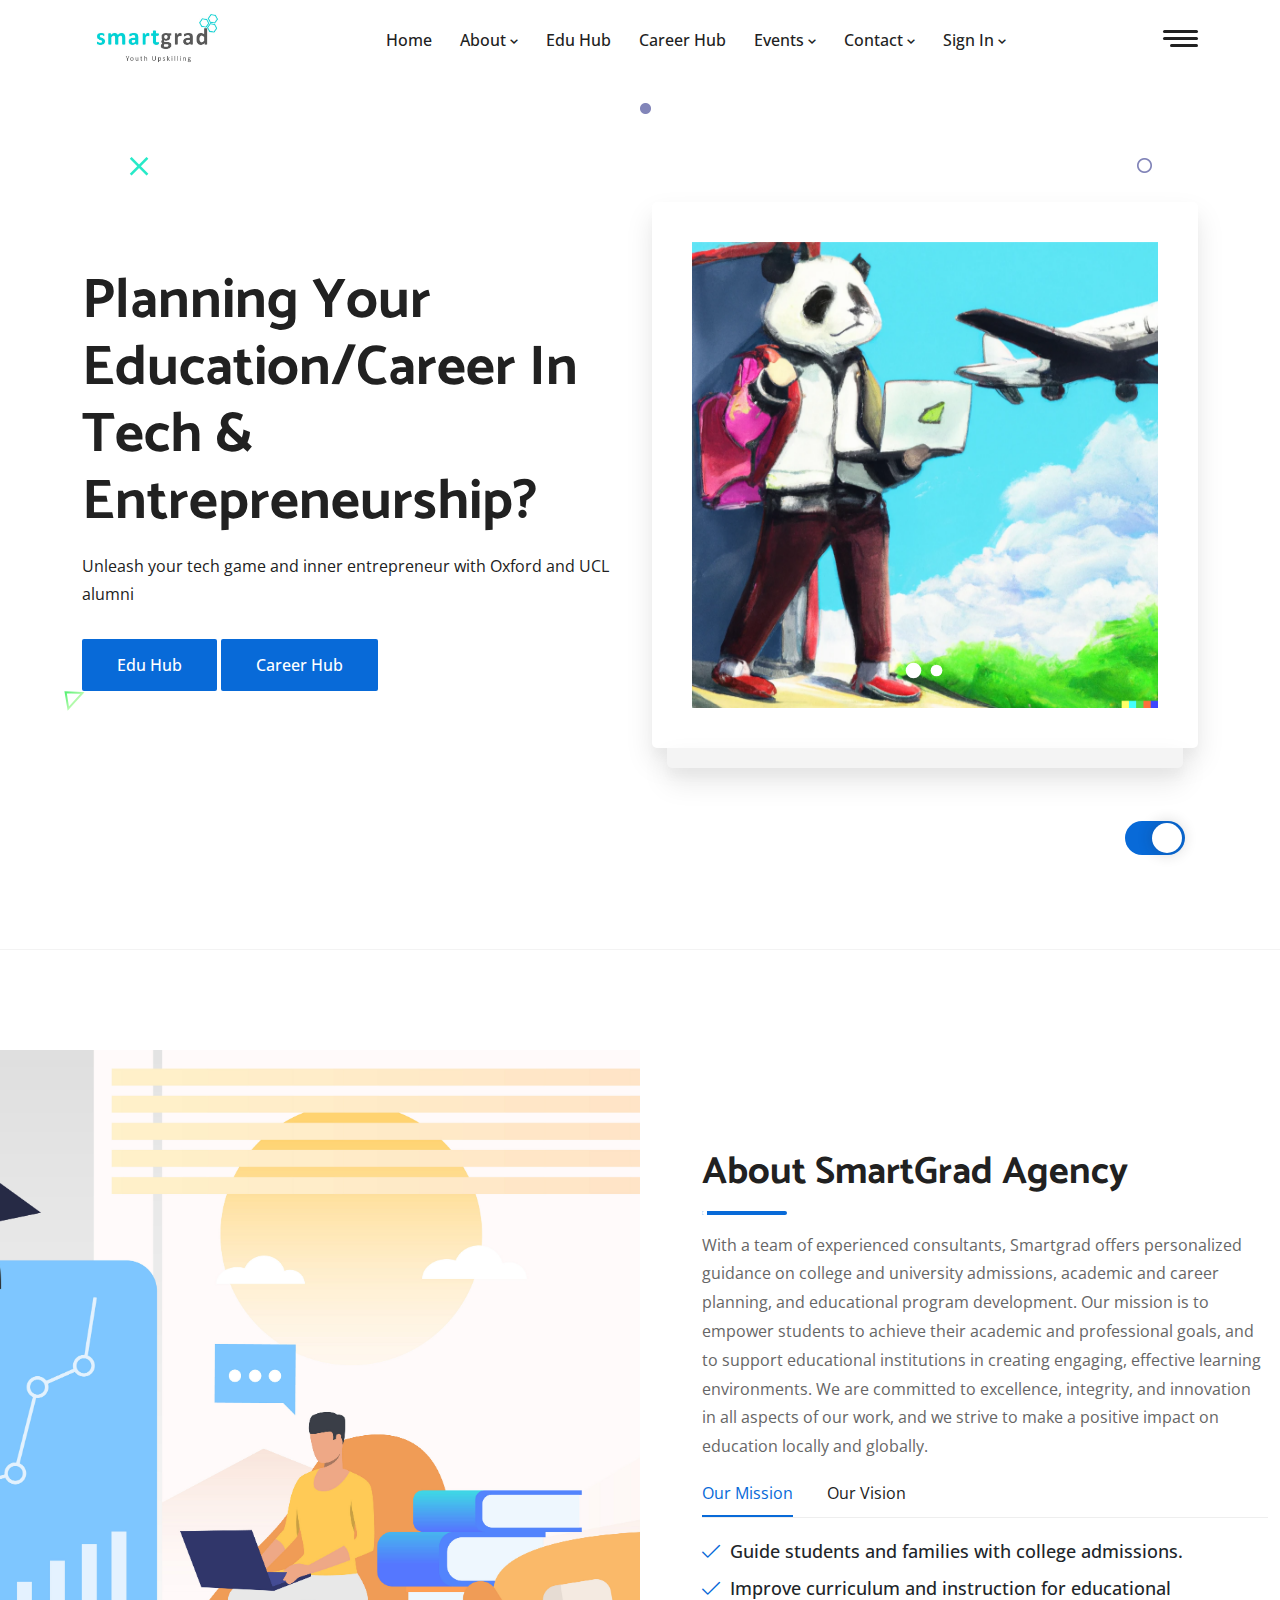
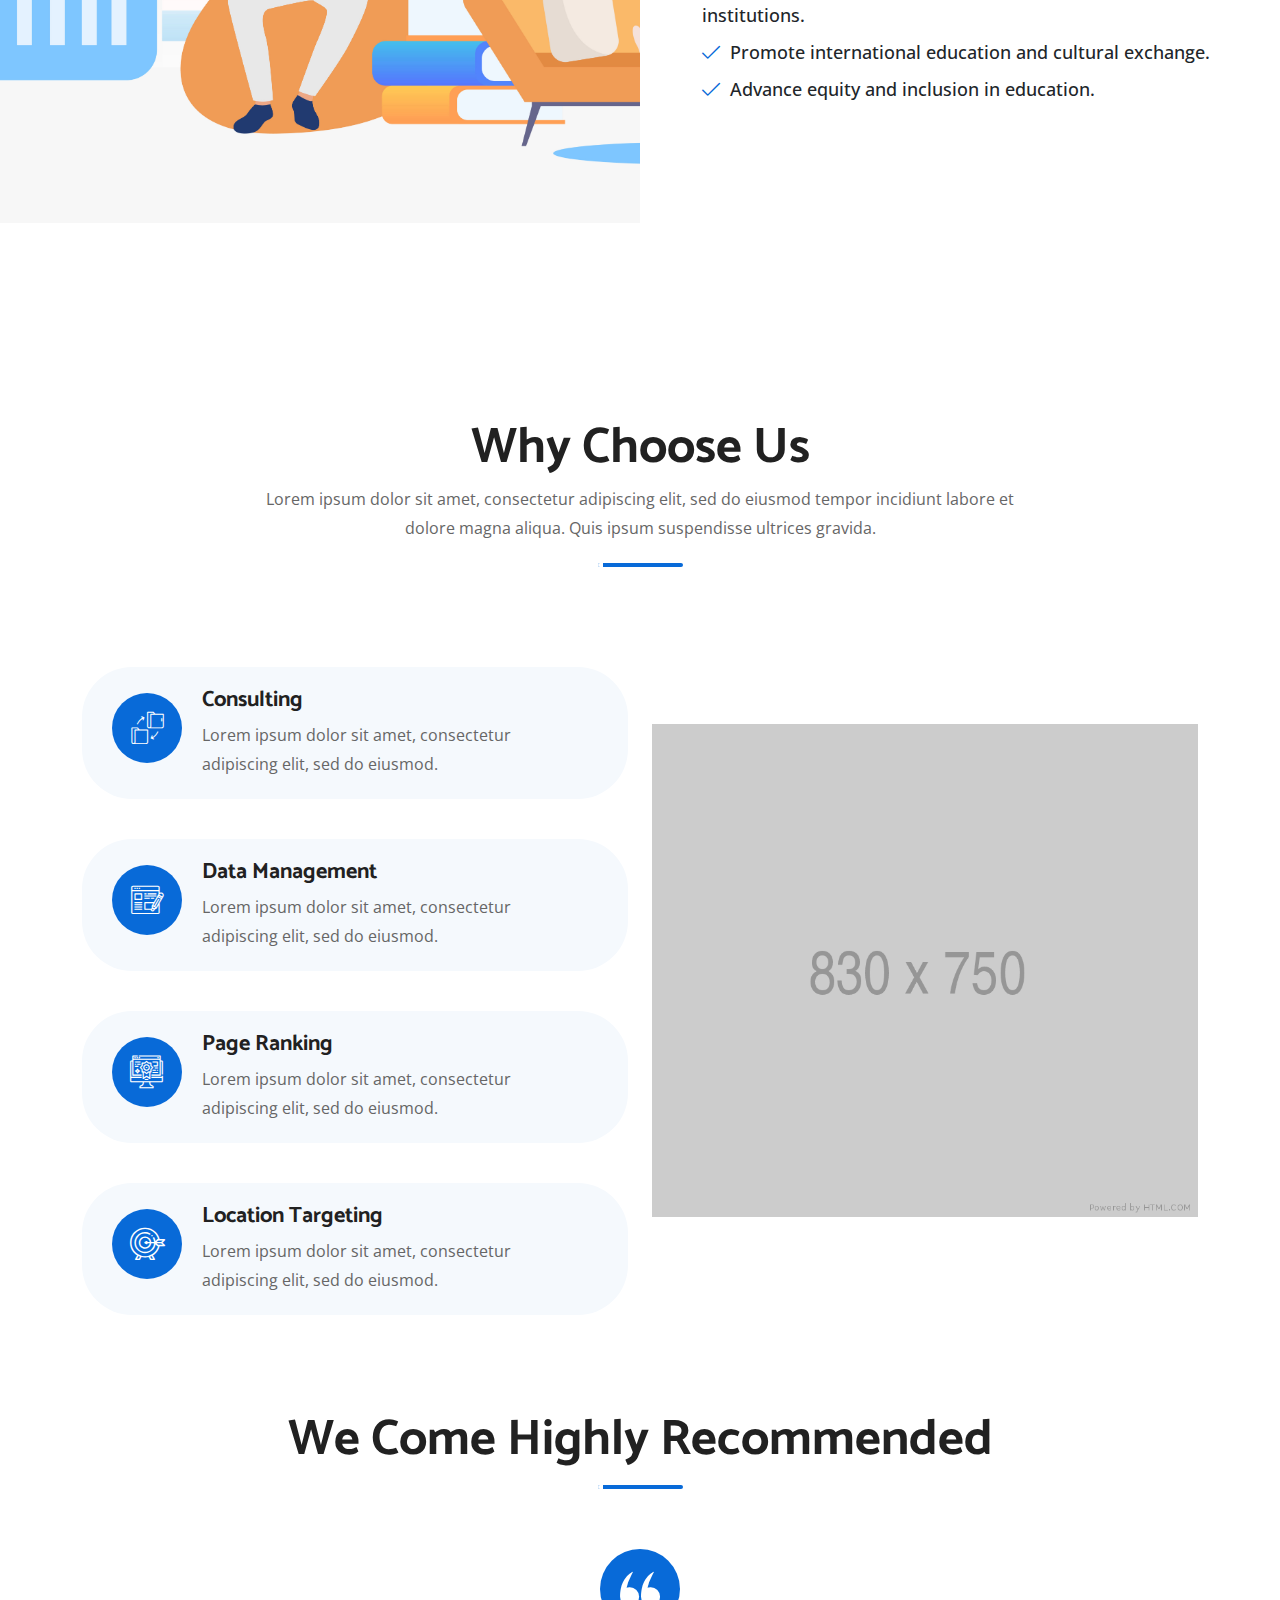
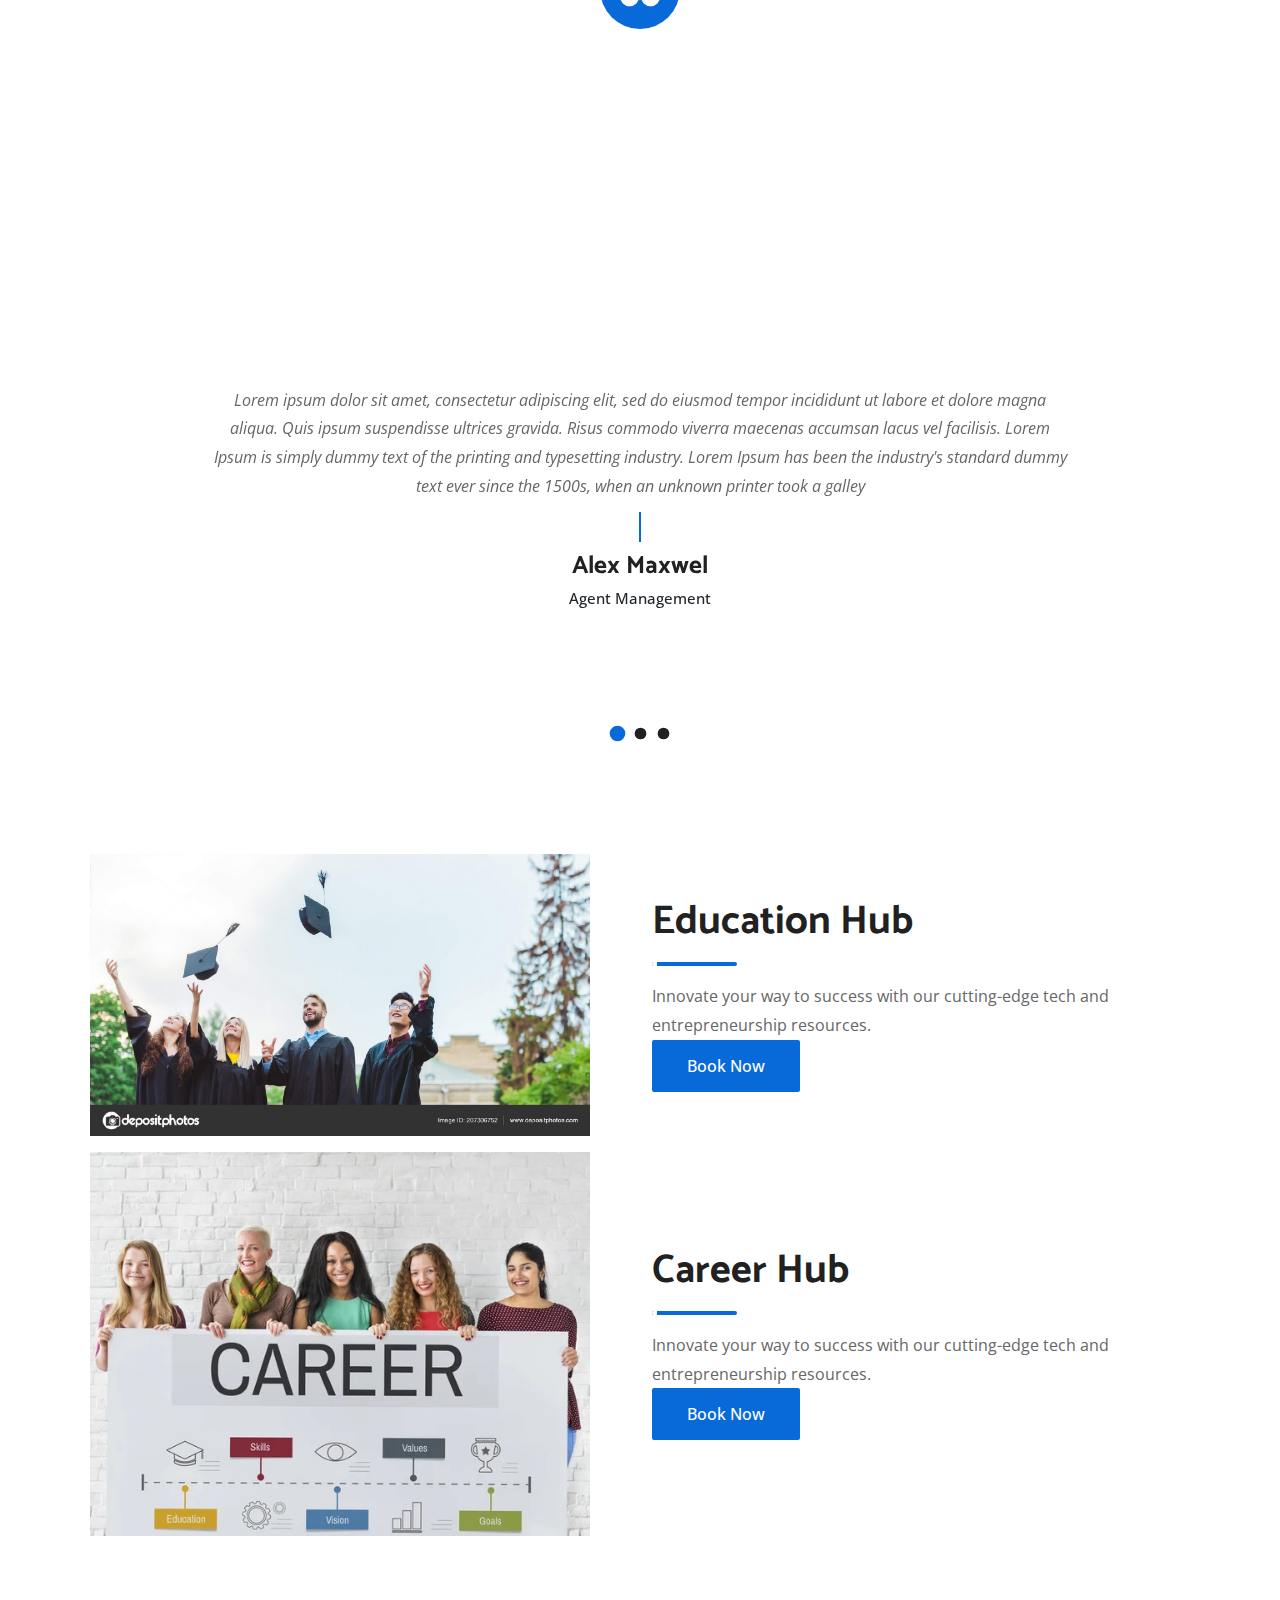
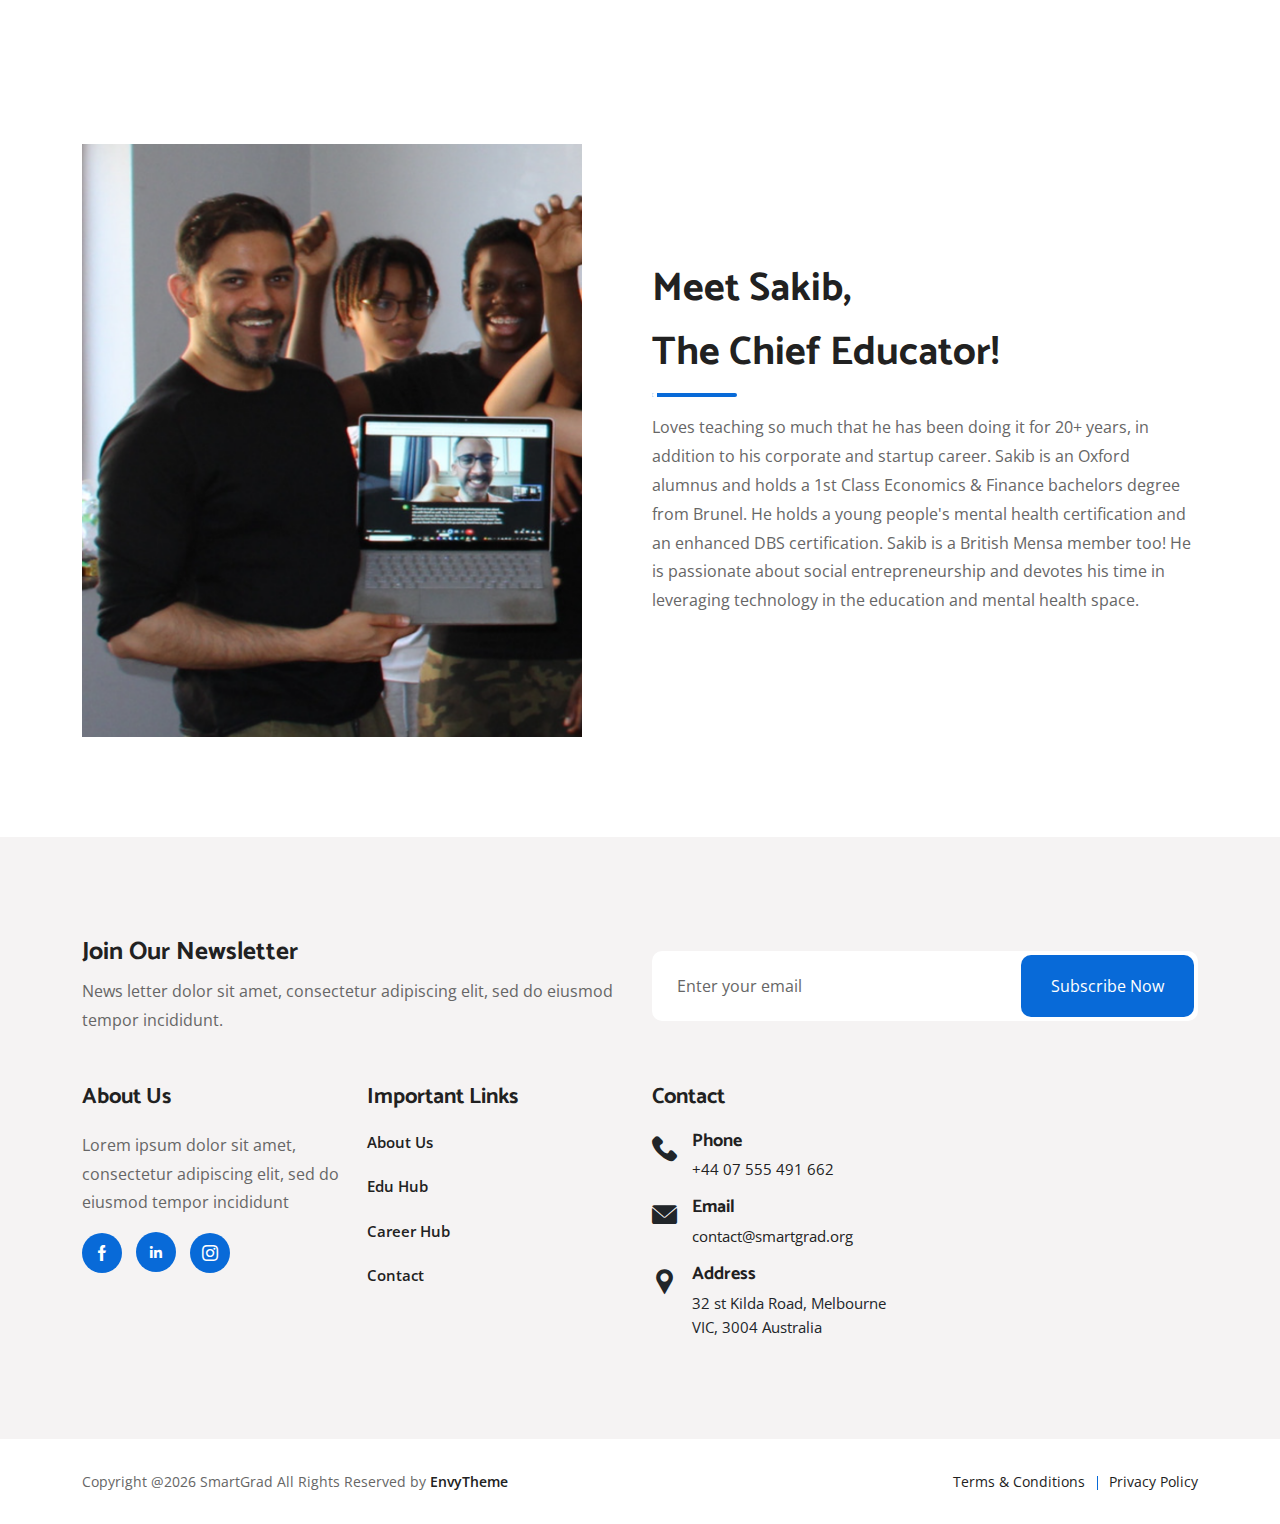
==== index.html @ 984fb875 "new updates" ====
<!doctype html>
<html lang="zxx" class="theme-light">
<head>
  <!-- Required meta tags -->
  <meta charset="utf-8">
  <meta name="viewport" content="width=device-width, initial-scale=1, shrink-to-fit=no">
  <!-- Bootstrap CSS -->
  <link rel="stylesheet" href="assets/css/bootstrap.min.css">
  <!-- Owl Default CSS -->
  <link rel="stylesheet" href="assets/css/owl.default.min.css">
  <!-- Owl Carousel CSS -->
  <link rel="stylesheet" href="assets/css/owl.carousel.min.css">
  <!-- Owl Magnific CSS -->
  <link rel="stylesheet" href="assets/css/magnific-popup.min.css">
  <!-- Animate CSS -->
  <link rel="stylesheet" href="assets/css/animate.min.css">
  <!-- Boxicons CSS -->
  <link rel="stylesheet" href="assets/css/boxicons.min.css">
  <!-- Flaticon CSS -->
  <link rel="stylesheet" href="assets/css/flaticon.css">
  <!-- Meanmenu CSS -->
  <link rel="stylesheet" href="assets/css/meanmenu.css">
  <!-- Odometer CSS-->
  <link rel="stylesheet" href="assets/css/odometer.min.css">
  <!-- Style CSS -->
  <link rel="stylesheet" href="assets/css/style.css">
  <!-- RTL CSS -->
  <link rel="stylesheet" href="assets/css/dark.css">
  <!-- Responsive CSS -->
  <link rel="stylesheet" href="assets/css/responsive.css">

  <title>Fria - IT Startups & Digital Services HTML Template</title>

  <link rel="icon" type="image/png" href="assets/img/favicon.png">
</head>

<body>

<!-- Start Preloader Area -->
<div class="preloader">
  <div class="preloader">
    <span></span>
    <span></span>
  </div>
</div>
<!-- End Preloader Area -->

<!-- Start Navbar Area -->
<div class="navbar-area navbar-two">
  <div class="fria-responsive-nav">
    <div class="container">
      <div class="fria-responsive-menu">
        <div class="logo">
          <a href="index.html">
            <img src="assets/img/logo.jpg" class="black-logo" alt="image">
            <img src="assets/img/logo-2.png" class="white-logo" alt="image">
          </a>
        </div>
      </div>
    </div>
  </div>

  <div class="fria-nav">
    <div class="container">
      <nav class="navbar navbar-expand-md navbar-light">
        <a class="navbar-brand" href="/">
          <img src="assets/img/logo.jpg" class="black-logo" alt="logo" width="150" height="auto">
          <img src="assets/img/logo-2.png" class="white-logo" alt="image">
        </a>

        <div class="collapse navbar-collapse mean-menu" id="navbarSupportedContent">
          <ul class="navbar-nav">
            <li class="nav-item">
              <a href="index.html" class="nav-link">
                Home
              </a>
            </li>

            <li class="nav-item">
              <a href="about.html" class="nav-link">
                About
                <i class='bx bx-chevron-down'></i>
              </a>
              <ul class="dropdown-menu">
                <li class="nav-item">
                  <a href="about.html#team" class="nav-link">
                    Team
                  </a>
                </li>
                <li class="nav-item">
                  <a href="about.html#why-us" class="nav-link">
                    Why Us
                  </a>
                </li>
                <li class="nav-item">
                  <a href="about.html#testimonials" class="nav-link">
                    Testimonials
                  </a>
                </li>
                <li class="nav-item">
                  <a href="about.html#partners" class="nav-link">
                    Our Partners
                  </a>
                </li>
              </ul>
            </li>

            <li class="nav-item">
              <a href="edu-hub.html" class="nav-link">
                Edu Hub
              </a>
            </li>

            <li class="nav-item">
              <a href="career-hub.html" class="nav-link">
                Career Hub
              </a>
            </li>
            <li class="nav-item">
              <a href="event.html" class="nav-link">
                Events
                <i class='bx bx-chevron-down'></i>
              </a>
              <ul class="dropdown-menu">
                <li class="nav-item">
                  <a href="event.html#upcoming-events" class="nav-link">
                    Upcoming Events
                  </a>
                </li>
                <li class="nav-item">
                  <a href="event.html#news" class="nav-link">
                    News
                  </a>
                </li>
              </ul>
            </li>
            <li class="nav-item">
              <a href="contact.html" class="nav-link">
                Contact
                <i class='bx bx-chevron-down'></i>
              </a>
              <ul class="dropdown-menu">
                <li class="nav-item">
                  <a href="faq.html" class="nav-link">
                    FAQ
                  </a>
                </li>
              </ul>
            </li>
            <li class="nav-item">
              <a href="sign-in.html" class="nav-link">
                Sign in
                <i class='bx bx-chevron-down'></i>
              </a>
              <ul class="dropdown-menu">
                <li class="nav-item">
                  <a href="sign-in.html?for=education" class="nav-link">
                    Sign in for Education
                  </a>
                </li>

                <li class="nav-item">
                  <a href="sign-in.html?for=career" class="nav-link">
                    Sign in for Career
                  </a>
                </li>
              </ul>
            </li>
          </ul>

          <div class="others-options">
            <div class="burger-menu">
              <span></span>
              <span></span>
              <span></span>
            </div>
          </div>
        </div>
      </nav>
    </div>
  </div>
</div>
<!-- End Navbar Area -->

<!-- Sidebar Modal -->
<div class="sidebar-modal">
  <div class="sidebar-modal-inner">
    <div class="sidebar-about-area">
      <div class="title">
        <h2>About Us</h2>
        <p>We believe brand interaction is key in communication. Real innovations and a positive customer experience are the heart of successful communication. No fake products and services. The customer is king, their lives and needs are the inspiration.</p>
      </div>
    </div>

    <div class="sidebar-contact-feed">
      <h2>Contact</h2>
      <div class="contact-form">
        <form id="contactForm">
          <div class="row">
            <div class="col-lg-12 col-md-12">
              <div class="form-group">
                <input type="text" name="name" id="name" class="form-control" required data-error="Please enter your name" placeholder="Your Name">
                <div class="help-block with-errors"></div>
              </div>
            </div>

            <div class="col-lg-12 col-md-12">
              <div class="form-group">
                <input type="email" name="email" id="email" class="form-control" required data-error="Please enter your email" placeholder="Your Email">
                <div class="help-block with-errors"></div>
              </div>
            </div>

            <div class="col-lg-12 col-md-12">
              <div class="form-group">
                <input type="text" name="phone_number" id="phone_number" required data-error="Please enter your number" class="form-control" placeholder="Your Phone">
                <div class="help-block with-errors"></div>
              </div>
            </div>

            <div class="col-lg-12 col-md-12">
              <div class="form-group">
                <input type="text" name="msg_subject" id="msg_subject" class="form-control" required data-error="Please enter your subject" placeholder="Your Subject">
                <div class="help-block with-errors"></div>
              </div>
            </div>

            <div class="col-lg-12 col-md-12">
              <div class="form-group">
                <textarea name="message" class="form-control" id="message" cols="30" rows="6" required data-error="Write your message" placeholder="Your Message"></textarea>
                <div class="help-block with-errors"></div>
              </div>
            </div>

            <div class="col-lg-12 col-md-12">
              <div class="send-btn">
                <button type="submit" class="send-btn-one">
                  Send Message
                </button>

                <div id="msgSubmit" class="h3 text-center hidden"></div>
                <div class="clearfix"></div>
              </div>
            </div>
          </div>
        </form>
      </div>
    </div>

    <div class="sidebar-contact-area">
      <div class="contact-info">
        <div class="contact-info-content">
          <h2>
            <a href="tel:+0881306298615">
              +088 130 629 8615
            </a>
            <span>OR</span>
            <a href="mailto:fria@gmail.com">
              fria@gmail.com
            </a>
          </h2>

          <ul class="social">
            <li>
              <a href="#" target="_blank">
                <i class="flaticon-facebook"></i>
              </a>
            </li>
            <li>
              <a href="#" target="_blank">
                <i class="flaticon-twitter"></i>
              </a>
            </li>
            <li>
              <a href="#" target="_blank">
                <i class="flaticon-instagram"></i>
              </a>
            </li>
            <li>
              <a href="#" target="_blank">
                <i class="flaticon-pinterest"></i>
              </a>
            </li>
          </ul>
        </div>
      </div>
    </div>

    <span class="close-btn sidebar-modal-close-btn">
                    <i class="flaticon-cancel"></i>
                </span>
  </div>
</div>
<!-- End Sidebar Modal -->

<!-- Start Banner Area -->
<div class="main-banner-area-eight">
  <div class="d-table">
    <div class="d-table-cell">
      <div class="container">
        <div class="row align-items-center">
          <div class="col-lg-6">
            <div class="main-banner-content">
              <h1 style="font-size: 56px">Planning your education/career in tech & entrepreneurship?</h1>
              <p>Unleash your tech game and inner entrepreneur with Oxford and UCL alumni</p>
              <div class="banner-btn">
                <a href="edu-hub.html" class="default-btn">Edu Hub</a>
                <a href="career-hub.html" class="default-btn">Career Hub</a>
              </div>
            </div>
          </div>

          <div class="col-lg-6">
            <div class="banner-form">
              <div class="home-8-sliders owl-carousel  owl-theme">
                <img src="assets/DALL·E 2023-04-29 21.06.26.png" alt="" />
                <img src="assets/DALL·E 2023-04-30 00.04.08.png" alt="" />
              </div>
            </div>
          </div>
        </div>
      </div>
    </div>
  </div>

  <div class="default-shape">
    <div class="shape-1">
      <img src="assets/img/shape/4.png" alt="image">
    </div>

    <div class="shape-2 rotateme">
      <img src="assets/img/shape/5.svg" alt="image">
    </div>

    <div class="shape-3">
      <img src="assets/img/shape/6.svg" alt="image">
    </div>

    <div class="shape-4">
      <img src="assets/img/shape/7.png" alt="image">
    </div>

    <div class="shape-5">
      <img src="assets/img/shape/8.png" alt="image">
    </div>
  </div>
</div>
<!-- End Banner Area -->

<!-- Start About Area -->
<section class="about-section ptb-100">
  <div class="container-fluid">
    <div class="row">
      <div class="col-lg-6 p-0">
        <div class="about-image">
          <img src="assets/img/20669.jpg" alt="image">
        </div>
      </div>

      <div class="col-lg-6">
        <div class="about-tab">
          <h2>About SmartGrad Agency</h2>
          <div class="bar"></div>
          <p>With a team of experienced consultants, Smartgrad offers personalized guidance on college and university admissions, academic and career planning, and educational program development. Our mission is to empower students to achieve their academic and professional goals, and to support educational institutions in creating engaging, effective learning environments. We are committed to excellence, integrity, and innovation in all aspects of our work, and we strive to make a positive impact on education locally and globally.</p>

          <div class="tab about-list-tab">
            <ul class="tabs">
              <li>
                <a href="#">
                  Our Mission
                </a>
              </li>
              <li>
                <a href="#">
                  Our Vision
                </a>
              </li>
            </ul>

            <div class="tab_content">
              <div class="tabs_item">
                <ul class="list">
                  <li>
                    <i class="flaticon-tick"></i>
                    Guide students and families with college admissions.
                  </li>

                  <li>
                    <i class="flaticon-tick"></i>
                    Improve curriculum and instruction for educational institutions.
                  </li>

                  <li>
                    <i class="flaticon-tick"></i>
                    Promote international education and cultural exchange.
                  </li>

                  <li>
                    <i class="flaticon-tick"></i>
                    Advance equity and inclusion in education.
                  </li>
                </ul>
              </div>

              <div class="tabs_item">
                <ul class="list">
                  <li>
                    <i class="flaticon-tick"></i>
                    To be the top choice for students and families seeking education guidance.
                  </li>

                  <li>
                    <i class="flaticon-tick"></i>
                    To revolutionize education by providing innovative solutions to educational institutions.
                  </li>

                  <li>
                    <i class="flaticon-tick"></i>
                    To create a global network of students and educators promoting cultural exchange and collaboration.
                  </li>

                  <li>
                    <i class="flaticon-tick"></i>
                    To promote equitable and inclusive education opportunities for all students.
                  </li>
                </ul>

                <p>Lorem ipsum dolor sit amet, consectetur adipiscing elit, sed do eiusmod tempor incididunt ut labore et dolore magna aliqua. Quis ipsum suspendisse ultrices gravida. Risus commodo viverra maecenas accumsan facilisis.</p>

                <a class="default-btn" href="#">
                  Discover More
                </a>
              </div>

              <div class="tabs_item">
                <div class="text">
                  <h3>How to generate your Creative Idea With IT Business</h3>
                </div>

                <ul class="list">
                  <li>
                    <i class="flaticon-tick"></i>
                    The Philosopy of Business Analytics
                  </li>

                  <li>
                    <i class="flaticon-tick"></i>
                    Fast Track Your Business
                  </li>

                  <li>
                    <i class="flaticon-tick"></i>
                    Lies & Damn Lies About Your Business
                  </li>

                  <li>
                    <i class="flaticon-tick"></i>
                    The Ultimate Deal on Business
                  </li>
                </ul>
              </div>
            </div>
          </div>
        </div>
      </div>
    </div>
  </div>
</section>
<!-- End About Area -->

<!-- Start Choose Area -->
<section class="choose-section ptb-100">
  <div class="container">
    <div class="section-title">
      <h2>Why Choose Us</h2>
      <p>Lorem ipsum dolor sit amet, consectetur adipiscing elit, sed do eiusmod tempor incidiunt  labore et dolore magna aliqua. Quis ipsum suspendisse ultrices gravida.</p>
      <div class="bar"></div>
    </div>

    <div class="row align-items-center">
      <div class="col-lg-6">
        <div class="choose-content">
          <div class="icon">
            <i class="flaticon-shared-folder"></i>
          </div>
          <h3>Consulting</h3>
          <p>Lorem ipsum dolor sit amet, consectetur adipiscing elit, sed do eiusmod.</p>
        </div>

        <div class="choose-content">
          <div class="icon">
            <i class="flaticon-blog"></i>
          </div>
          <h3>Data Management</h3>
          <p>Lorem ipsum dolor sit amet, consectetur adipiscing elit, sed do eiusmod.</p>
        </div>

        <div class="choose-content">
          <div class="icon">
            <i class="flaticon-quality"></i>
          </div>
          <h3>Page Ranking</h3>
          <p>Lorem ipsum dolor sit amet, consectetur adipiscing elit, sed do eiusmod.</p>
        </div>

        <div class="choose-content">
          <div class="icon">
            <i class="flaticon-target"></i>
          </div>
          <h3>Location Targeting</h3>
          <p>Lorem ipsum dolor sit amet, consectetur adipiscing elit, sed do eiusmod.</p>
        </div>
      </div>

      <div class="col-lg-6">
        <div class="choose-image">
          <img src="assets/img/choose.png" alt="image">
        </div>
      </div>
    </div>
  </div>
</section>
<!-- End Choose Area -->

<!-- Start Clients Area -->
<section class="clients-section">
  <div class="container">
    <div class="section-title">
      <h2>We come highly recommended</h2>
      <div class="bar"></div>
    </div>

    <div class="clients-slider owl-carousel owl-theme">
      <div class="clients-item">
        <div class="icon mb-3">
          <i class="flaticon-left-quotes-sign"></i>
        </div>
        <iframe width="560" height="315" src="https://www.youtube.com/embed/Uew5So_5PgM" title="YouTube video player" frameborder="0" allow="accelerometer; autoplay; clipboard-write; encrypted-media; gyroscope; picture-in-picture; web-share" allowfullscreen></iframe>
        <p>Lorem ipsum dolor sit amet, consectetur adipiscing elit, sed do eiusmod tempor incididunt ut labore et dolore magna aliqua. Quis ipsum suspendisse ultrices gravida. Risus commodo viverra maecenas accumsan lacus vel facilisis. Lorem Ipsum is simply dummy text of the printing and typesetting industry. Lorem Ipsum has been the industry's standard dummy text ever since the 1500s, when an unknown printer took a galley</p>

        <div class="clients-content">
          <h3>Alex Maxwel</h3>
          <span>Agent Management</span>
        </div>
      </div>

      <div class="clients-item">
        <div class="icon mb-3">
          <i class="flaticon-left-quotes-sign"></i>
        </div>
        <iframe width="560" height="315" src="https://www.youtube.com/embed/Uew5So_5PgM" title="YouTube video player" frameborder="0" allow="accelerometer; autoplay; clipboard-write; encrypted-media; gyroscope; picture-in-picture; web-share" allowfullscreen></iframe>
        <p>Lorem ipsum dolor sit amet, consectetur adipiscing elit, sed do eiusmod tempor incididunt ut labore et dolore magna aliqua. Quis ipsum suspendisse ultrices gravida. Risus commodo viverra maecenas accumsan lacus vel facilisis. Lorem Ipsum is simply dummy text of the printing and typesetting industry. Lorem Ipsum has been the industry's standard dummy text ever since the 1500s, when an unknown printer took a galley</p>

        <div class="clients-content">
          <h3>Edmond Halley</h3>
          <span>Web Designer</span>
        </div>
      </div>

      <div class="clients-item">
        <div class="icon  mb-3">
          <i class="flaticon-left-quotes-sign"></i>
        </div>
        <div class="row">
          <div class="col-md-4 col-sm-12">
            <img src="assets/img/clients/client1.jpeg" width="400" height="600"/>
            <p>Coming just out of college I was not sure of what I wanted to concentrate my studies on. Having consulted Smartgrad, I immediately started feeling confident and slowly gained clarity as to what I should do to achieve my career goals in the future</p>
            <div class="clients-content">
              <h3>Nash</h3>
              <span>Student</span>
            </div>
          </div>
          <div class="col-md-4 col-sm-12">
            <img src="assets/img/clients/client2.jpeg" width="400" height="600"/>
            <p>Worked with Smartgrad ahead of my MBA applications and loved their service. Consultations were always professional and constructive and being able to speak to alumni from universities I was interested in made the application process seem more personal and familiar!</p>
            <div class="clients-content">
              <h3>Subhi</h3>
              <span>Student</span>
            </div>
          </div>
          <div class="col-md-4 col-sm-12">
            <img src="assets/img/clients/client3.jpeg" width="400" height="600"/>
            <p>The service felt sincere and personal, we connected virtually and over the course of 4 weeks and multiple revisions, my application to INSEAD got accepted! Very happy with the help I was provided, highly recommend it :)</p>
            <div class="clients-content">
              <h3>Liudmilla</h3>
              <span>Student</span>
            </div>
          </div>
        </div>
      </div>
    </div>
  </div>
</section>
<!-- End Clients Area -->

<!--        start showcase area-->
<section class="development-area ptb-100">
  <div class="container">
    <div class="row align-items-center p-2">
      <div class="col-lg-6">
        <div class="development-image">
          <img src="assets/eduu_hub_pic-transformed.jpeg" alt="image" class="img-fluid" width="500" height="500">
        </div>
      </div>

      <div class="col-lg-6">
        <div class="development-text">
          <h3>Education Hub</h3>
          <div class="bar"></div>
          <p>Innovate your way to success with our cutting-edge tech and entrepreneurship resources.</p>
        </div>

        <a href="edu-hub.html" class="default-btn">Book Now</a>
      </div>
    </div>
    <div class="row align-items-center p-2">
      <div class="col-lg-6">
        <div class="development-image">
          <img src="assets/career hub picturee.jpg" alt="image" class="img-fluid" width="500" height="500">
        </div>
      </div>

      <div class="col-lg-6">
        <div class="development-text">
          <h3>Career Hub</h3>
          <div class="bar"></div>
          <p>Innovate your way to success with our cutting-edge tech and entrepreneurship resources.</p>
        </div>
        <a href="career-hub.html" class="default-btn">Book Now</a>
      </div>
    </div>
  </div>
</section>
<!--        end showcase area-->

<!--        start showcase area-->
<section class="development-area ptb-100">
  <div class="container">
    <div class="row align-items-center">
      <div class="col-lg-6">
        <div class="development-image">
          <img src="assets/Screenshot 2023-04-19 174519.png" alt="image" class="img-fluid" width="500" height="500">
        </div>
      </div>

      <div class="col-lg-6">
        <div class="development-text">
          <h3>Meet Sakib,</h3>
          <h3>the Chief Educator!</h3>
          <div class="bar"></div>
          <p>Loves teaching so much that he has been doing it for 20+ years, in addition to his corporate and startup career.
            Sakib is an Oxford alumnus and holds a 1st Class Economics & Finance bachelors degree from Brunel.
            He holds a young people's mental health certification and an enhanced DBS certification. Sakib is a British Mensa member too!
            He is passionate about social entrepreneurship and devotes his time in leveraging technology in the education and mental health space.</p>
        </div>
      </div>
    </div>
  </div>
</section>
<!--        end showcase area-->

<!-- Start Footer Area -->
<section class="footer-section pt-100 pb-70">
  <div class="container">
    <div class="subscribe-area">
      <div class="row align-items-center">
        <div class="col-lg-6 col-md-6">
          <div class="subscribe-content">
            <h2>Join Our Newsletter</h2>
            <p>News letter dolor sit amet, consectetur adipiscing elit, sed do eiusmod tempor incididunt.</p>
          </div>
        </div>

        <div class="col-lg-6 col-md-6">
          <form class="newsletter-form">
            <input type="email" class="input-newsletter" placeholder="Enter your email" name="EMAIL" required autocomplete="off">
            <button type="submit">
              Subscribe Now
            </button>

            <div id="validator-newsletter" class="form-result"></div>
          </form>
        </div>
      </div>
    </div>

    <div class="row">
      <div class="col-lg-3 col-md-6 col-sm-6">
        <div class="single-footer-widget">
          <div class="footer-heading">
            <h3>About Us</h3>
          </div>
          <p>Lorem ipsum dolor sit amet, consectetur adipiscing elit, sed do eiusmod tempor incididunt</p>
          <ul class="footer-social">
            <li>
              <a href="https://www.facebook.com/smartgrad.uk" target="_blank">
                <i class="flaticon-facebook"></i>
              </a>
            </li>

            <li>
              <a href="https://www.linkedin.com/company/smartgrad-org/" target="_blank">
                <i class="bx bxl-linkedin"></i>
              </a>
            </li>
            <li>
              <a href="https://www.instagram.com/smartgrad_/" target="_blank">
                <i class="flaticon-instagram"></i>
              </a>
            </li>
          </ul>
        </div>
      </div>

      <div class="col-lg-3 col-md-6 col-sm-6">
        <div class="single-footer-widget">
          <div class="footer-heading">
            <h3>Important Links</h3>
          </div>

          <ul class="footer-quick-links">
            <li>
              <a href="about.html">About Us</a>
            </li>
            <li>
              <a href="edu-hub.html">Edu Hub</a>
            </li>
            <li>
              <a href="career-hub.html">Career Hub</a>
            </li>
            <li>
              <a href="contact.html">Contact</a>
            </li>
          </ul>
        </div>
      </div>

      <div class="col-lg-3 col-md-6 col-sm-6">
        <div class="single-footer-widget">
          <div class="footer-heading">
            <h3>Contact</h3>
          </div>

          <div class="footer-info-contact">
            <i class="flaticon-phone-call"></i>
            <h3>Phone</h3>
            <span><a href="tel:+44-07-555-491-662">+44 07 555 491 662</a></span>
          </div>

          <div class="footer-info-contact">
            <i class="flaticon-envelope"></i>
            <h3>Email</h3>
            <span><a href="mailto:contact@smartgrad.org">contact@smartgrad.org</a></span>
          </div>

          <div class="footer-info-contact">
            <i class="flaticon-pin"></i>
            <h3>Address</h3>
            <span>32 st Kilda Road, Melbourne VIC, 3004 Australia</span>
          </div>
        </div>
      </div>
    </div>
  </div>
</section>
<!-- End Footer Area -->

<!-- Start Copy Right Area -->
<div class="copyright-area">
  <div class="container">
    <div class="copyright-area-content">
      <div class="row align-items-center">
        <div class="col-lg-6 col-md-6">
          <p>
            Copyright @<script>document.write(new Date().getFullYear())</script> SmartGrad All Rights Reserved by
            <a href="https://envytheme.com/" target="_blank">
              EnvyTheme
            </a>
          </p>
        </div>

        <div class="col-lg-6 col-md-6">
          <ul>
            <li>
              <a href="terms-condition.html">Terms & Conditions</a>
            </li>
            <li>
              <a href="privacy-policy.html">Privacy Policy</a>
            </li>
          </ul>
        </div>
      </div>
    </div>
  </div>
</div>
<!-- End Copy Right Area -->

<!-- Start Go Top Section -->
<div class="go-top">
  <i class="bx bx-chevron-up"></i>
  <i class="bx bx-chevron-up"></i>
</div>
<!-- End Go Top Section -->

<!-- dark version -->
<div class="dark-version">
  <label id="switch" class="switch">
    <input type="checkbox" onchange="toggleTheme()" id="slider">
    <span class="slider round"></span>
  </label>
</div>
<!-- dark version -->

<!-- Jquery Slim JS -->
<script src="assets/js/jquery.min.js"></script>
<!-- Popper JS -->
<script src="assets/js/popper.min.js"></script>
<!-- Bootstrap JS -->
<script src="assets/js/bootstrap.min.js"></script>
<!-- Meanmenu JS -->
<script src="assets/js/jquery.meanmenu.js"></script>
<!-- Owl Carousel JS -->
<script src="assets/js/owl.carousel.js"></script>
<!-- Magnific JS -->
<script src="assets/js/jquery.magnific-popup.min.js"></script>
<!-- Appear JS -->
<script src="assets/js/jquery.appear.min.js"></script>
<!-- Odometer JS -->
<script src="assets/js/odometer.min.js"></script>
<!-- Form Ajaxchimp JS -->
<script src="assets/js/jquery.ajaxchimp.min.js"></script>
<!-- Form Validator JS -->
<script src="assets/js/form-validator.min.js"></script>
<!-- Contact JS -->
<script src="assets/js/contact-form-script.js"></script>
<!-- Wow JS -->
<script src="assets/js/wow.min.js"></script>
<!-- Custom JS -->
<script src="assets/js/main.js"></script>
<script>
  $(document).ready(function(){
    var path = window.location.pathname;
    console.log(path)
    $(".nav-item a[href*='"+path+"']").addClass("active");
  })
  $('.home-8-sliders').owlCarousel({
    loop:true,
    margin:0,
    nav:false,
    mouseDrag: true,
    items:1,
    autoHeight:true,
    dots: true,
    autoplay: true,
    smartSpeed: 500,
    autoplayHoverPause: true,
    navText: [
      "<i class='flaticon-left'></i>",
      "<i class='flaticon-right-1'></i>",
    ],
  });
</script>
</body>
</html>
---- assets/css/flaticon.css ----
/*
Flaticon icon font: Flaticon
*/
@font-face {
	font-family: "Flaticon";
	src: url("../../assets/fonts/Flaticon.eot");
	src: url("../../assets/fonts/Flaticon.eot?#iefix") format("embedded-opentype"),
	url("../../assets/fonts/Flaticon.woff2") format("woff2"),
	url("../../assets/fonts/Flaticon.woff") format("woff"),
	url("../../assets/fonts/Flaticon.ttf") format("truetype"),
	url("../../assets/fonts/Flaticon.svg#Flaticon") format("svg");
	font-weight: normal;
	font-style: normal;
}
@media screen and (-webkit-min-device-pixel-ratio:0) {
	@font-face {
		font-family: "Flaticon";
		src: url("../../assets/fonts/Flaticon.svg#Flaticon") format("svg");
	}
}
[class^="flaticon-"]:before, [class*=" flaticon-"]:before,
[class^="flaticon-"]:after, [class*=" flaticon-"]:after {   
	font-family: Flaticon;
	font-style: normal;
}


.flaticon-cancel:before { content: "\f100"; }
.flaticon-search:before { content: "\f101"; }
.flaticon-blueprint:before { content: "\f102"; }
.flaticon-update:before { content: "\f103"; }
.flaticon-security:before { content: "\f104"; }
.flaticon-clock:before { content: "\f105"; }
.flaticon-it:before { content: "\f106"; }
.flaticon-setting:before { content: "\f107"; }
.flaticon-promotion:before { content: "\f108"; }
.flaticon-cellphone:before { content: "\f109"; }
.flaticon-shopping-cart:before { content: "\f10a"; }
.flaticon-blog:before { content: "\f10b"; }
.flaticon-devices:before { content: "\f10c"; }
.flaticon-play:before { content: "\f10d"; }
.flaticon-shared-folder:before { content: "\f10e"; }
.flaticon-quality:before { content: "\f10f"; }
.flaticon-target:before { content: "\f110"; }
.flaticon-left-quotes-sign:before { content: "\f111"; }
.flaticon-right:before { content: "\f112"; }
.flaticon-left:before { content: "\f113"; }
.flaticon-facebook:before { content: "\f114"; }
.flaticon-twitter:before { content: "\f115"; }
.flaticon-pinterest:before { content: "\f116"; }
.flaticon-instagram:before { content: "\f117"; }
.flaticon-phone-call:before { content: "\f118"; }
.flaticon-envelope:before { content: "\f119"; }
.flaticon-pin:before { content: "\f11a"; }
.flaticon-optimize:before { content: "\f11b"; }
.flaticon-internet:before { content: "\f11c"; }
.flaticon-cloud-computing:before { content: "\f11d"; }
.flaticon-edit:before { content: "\f11e"; }
.flaticon-thinking:before { content: "\f11f"; }
.flaticon-software:before { content: "\f120"; }
.flaticon-analysis:before { content: "\f121"; }
.flaticon-trophy:before { content: "\f122"; }
.flaticon-technical-support:before { content: "\f123"; }
.flaticon-happy:before { content: "\f124"; }
.flaticon-check:before { content: "\f125"; }
.flaticon-checked:before { content: "\f126"; }
.flaticon-laptop:before { content: "\f127"; }
.flaticon-project-management:before { content: "\f128"; }
.flaticon-report:before { content: "\f129"; }
.flaticon-data:before { content: "\f12a"; }
.flaticon-tick:before { content: "\f12b"; }
---- assets/css/meanmenu.css ----
.mean-container .mean-bar{float:left;width:100%;position:absolute;background:0 0;padding:20px 0 0;z-index:999;border-bottom:1px solid rgba(0,0,0,.03);height:55px}.mean-container a.meanmenu-reveal{width:35px;height:30px;padding:12px 15px 0 0;position:absolute;right:0;cursor:pointer;color:#fff;text-decoration:none;font-size:16px;text-indent:-9999em;line-height:22px;font-size:1px;display:block;font-weight:700}.mean-container a.meanmenu-reveal span{display:block;background:#fff;height:4px;margin-top:3px;border-radius:3px}.mean-container .mean-nav{float:left;width:100%;background:#fff;margin-top:55px}.mean-container .mean-nav ul{padding:0;margin:0;width:100%;border:none;list-style-type:none}.mean-container .mean-nav ul li{position:relative;float:left;width:100%}.mean-container .mean-nav ul li a{display:block;float:left;width:90%;padding:1em 5%;margin:0;text-align:left;color:#677294;border-top:1px solid #dbeefd;text-decoration:none}.mean-container .mean-nav ul li a.active{color:#000}.mean-container .mean-nav ul li li a{width:80%;padding:1em 10%;color:#677294;border-top:1px solid #dbeefd;opacity:1;text-shadow:none!important;visibility:visible;text-transform:none;font-size:14px}.mean-container .mean-nav ul li.mean-last a{border-bottom:none;margin-bottom:0}.mean-container .mean-nav ul li li li a{width:70%;padding:1em 15%}.mean-container .mean-nav ul li li li li a{width:60%;padding:1em 20%}.mean-container .mean-nav ul li li li li li a{width:50%;padding:1em 25%}.mean-container .mean-nav ul li a:hover{background:#252525;background:rgba(255,255,255,.1)}.mean-container .mean-nav ul li a.mean-expand{margin-top:3px;width:100%;height:24px;padding:12px!important;text-align:right;position:absolute;right:0;top:0;z-index:2;font-weight:700;background:0 0;border:none!important}.mean-container .mean-push{float:left;width:100%;padding:0;margin:0;clear:both}.mean-nav .wrapper{width:100%;padding:0;margin:0}.mean-container .mean-bar,.mean-container .mean-bar *{-webkit-box-sizing:content-box;-moz-box-sizing:content-box;box-sizing:content-box}.mean-remove{display:none!important}.mobile-nav{display:none}.mobile-nav.mean-container .mean-nav ul li a.active{color:#ff2d55}.main-nav{background:#000;position:absolute;top:0;left:0;padding-top:15px;padding-bottom:15px;width:100%;z-index:999;height:auto}.mean-nav .dropdown-toggle::after{display:none}.navbar-light .navbar-brand,.navbar-light .navbar-brand:hover{color:#fff;font-weight:700;text-transform:uppercase;line-height:1}.main-nav nav ul{padding:0;margin:0;list-style-type:none}.main-nav nav .navbar-nav .nav-item{position:relative;padding:15px 0}.main-nav nav .navbar-nav .nav-item a{font-weight:500;font-size:16px;text-transform:uppercase;color:#fff;padding-left:0;padding-right:0;padding-top:0;padding-bottom:0;margin-left:15px;margin-right:15px}.main-nav nav .navbar-nav .nav-item a.active,.main-nav nav .navbar-nav .nav-item a:focus,.main-nav nav .navbar-nav .nav-item a:hover{color:#ff2d55}.main-nav nav .navbar-nav .nav-item:hover a{color:#ff2d55}.main-nav nav .navbar-nav .nav-item .dropdown-menu{-webkit-box-shadow:0 0 30px 0 rgba(0,0,0,.05);box-shadow:0 0 30px 0 rgba(0,0,0,.05);background:#0d1028;position:absolute;top:80px;left:0;width:250px;z-index:99;display:block;padding-top:20px;padding-left:5px;padding-right:5px;padding-bottom:20px;opacity:0;visibility:hidden;-webkit-transition:all .3s ease-in-out;transition:all .3s ease-in-out}.main-nav nav .navbar-nav .nav-item .dropdown-menu li{position:relative;padding:0}.main-nav nav .navbar-nav .nav-item .dropdown-menu li a{font-size:15px;font-weight:500;text-transform:capitalize;padding:9px 15px;margin:0;display:block;color:#fff}.main-nav nav .navbar-nav .nav-item .dropdown-menu li a.active,.main-nav nav .navbar-nav .nav-item .dropdown-menu li a:focus,.main-nav nav .navbar-nav .nav-item .dropdown-menu li a:hover{color:#ff2d55}.main-nav nav .navbar-nav .nav-item .dropdown-menu li .dropdown-menu{position:absolute;left:-100%;top:0;opacity:0!important;visibility:hidden!important}.main-nav nav .navbar-nav .nav-item .dropdown-menu li:hover .dropdown-menu{opacity:1!important;visibility:visible!important;top:-20px!important}.main-nav nav .navbar-nav .nav-item .dropdown-menu li .dropdown-menu li .dropdown-menu{position:absolute;left:-100%;top:0;opacity:0!important;visibility:hidden!important}.main-nav nav .navbar-nav .nav-item .dropdown-menu li:hover .dropdown-menu li:hover .dropdown-menu{opacity:1!important;visibility:visible!important;top:-20px!important}.main-nav nav .navbar-nav .nav-item .dropdown-menu li .dropdown-menu li a{color:#fff;text-transform:capitalize}.main-nav nav .navbar-nav .nav-item .dropdown-menu li .dropdown-menu li a.active,.main-nav nav .navbar-nav .nav-item .dropdown-menu li .dropdown-menu li a:focus,.main-nav nav .navbar-nav .nav-item .dropdown-menu li .dropdown-menu li a:hover{color:#fff}.main-nav nav .navbar-nav .nav-item:hover ul{opacity:1;visibility:visible;top:100%}.main-nav nav .navbar-nav .nav-item:last-child .dropdown-menu{left:auto;right:0}@media only screen and (max-width:991px){.mobile-nav{display:block;position:relative}.mobile-nav .logo{text-decoration:none;position:absolute;top:11px;z-index:999;left:15px;color:#fff;font-weight:700;text-transform:uppercase;font-size:20px}.mean-container .mean-bar{background-color:#fff;padding:0}.mean-container a.meanmenu-reveal{padding:15px 15px 0 0}.mobile-nav nav .navbar-nav{height:300px;overflow-y:scroll}.mobile-nav nav .navbar-nav .nav-item a i{display:none}.main-nav{display:none!important}}
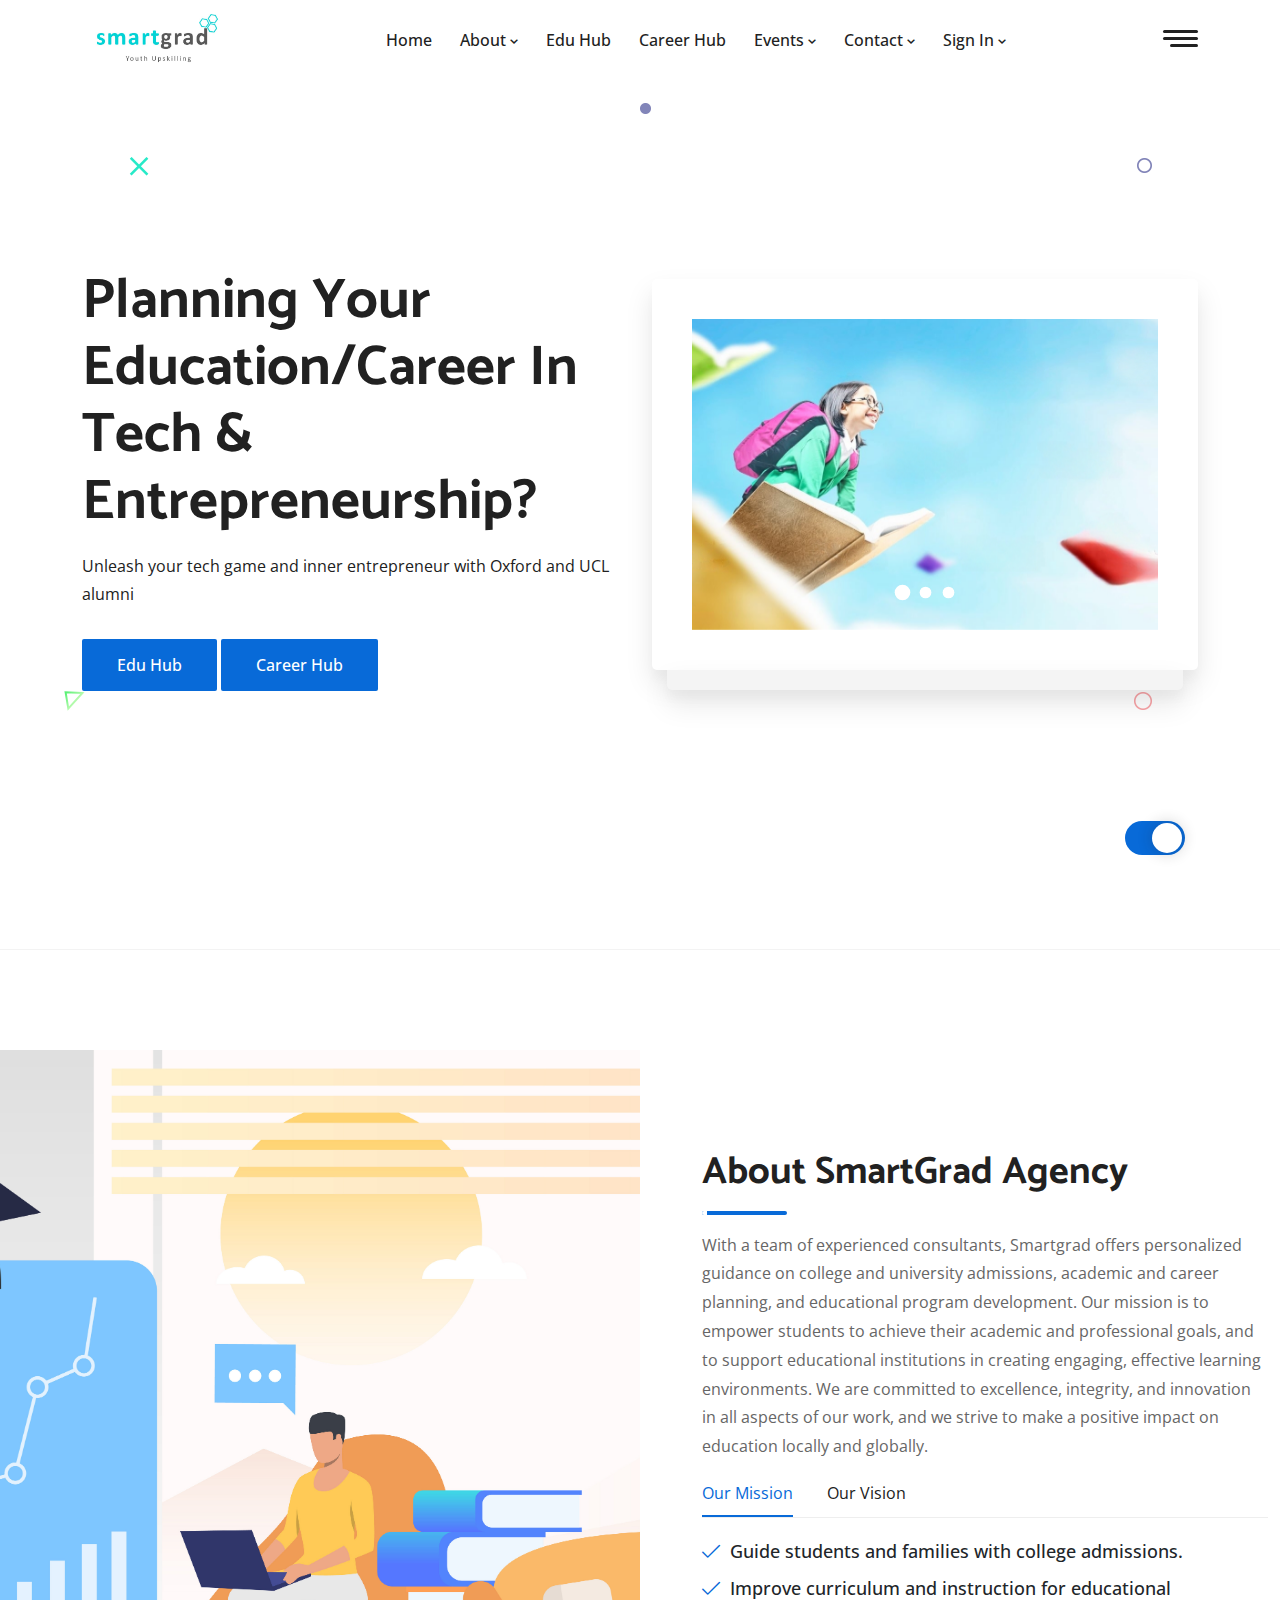
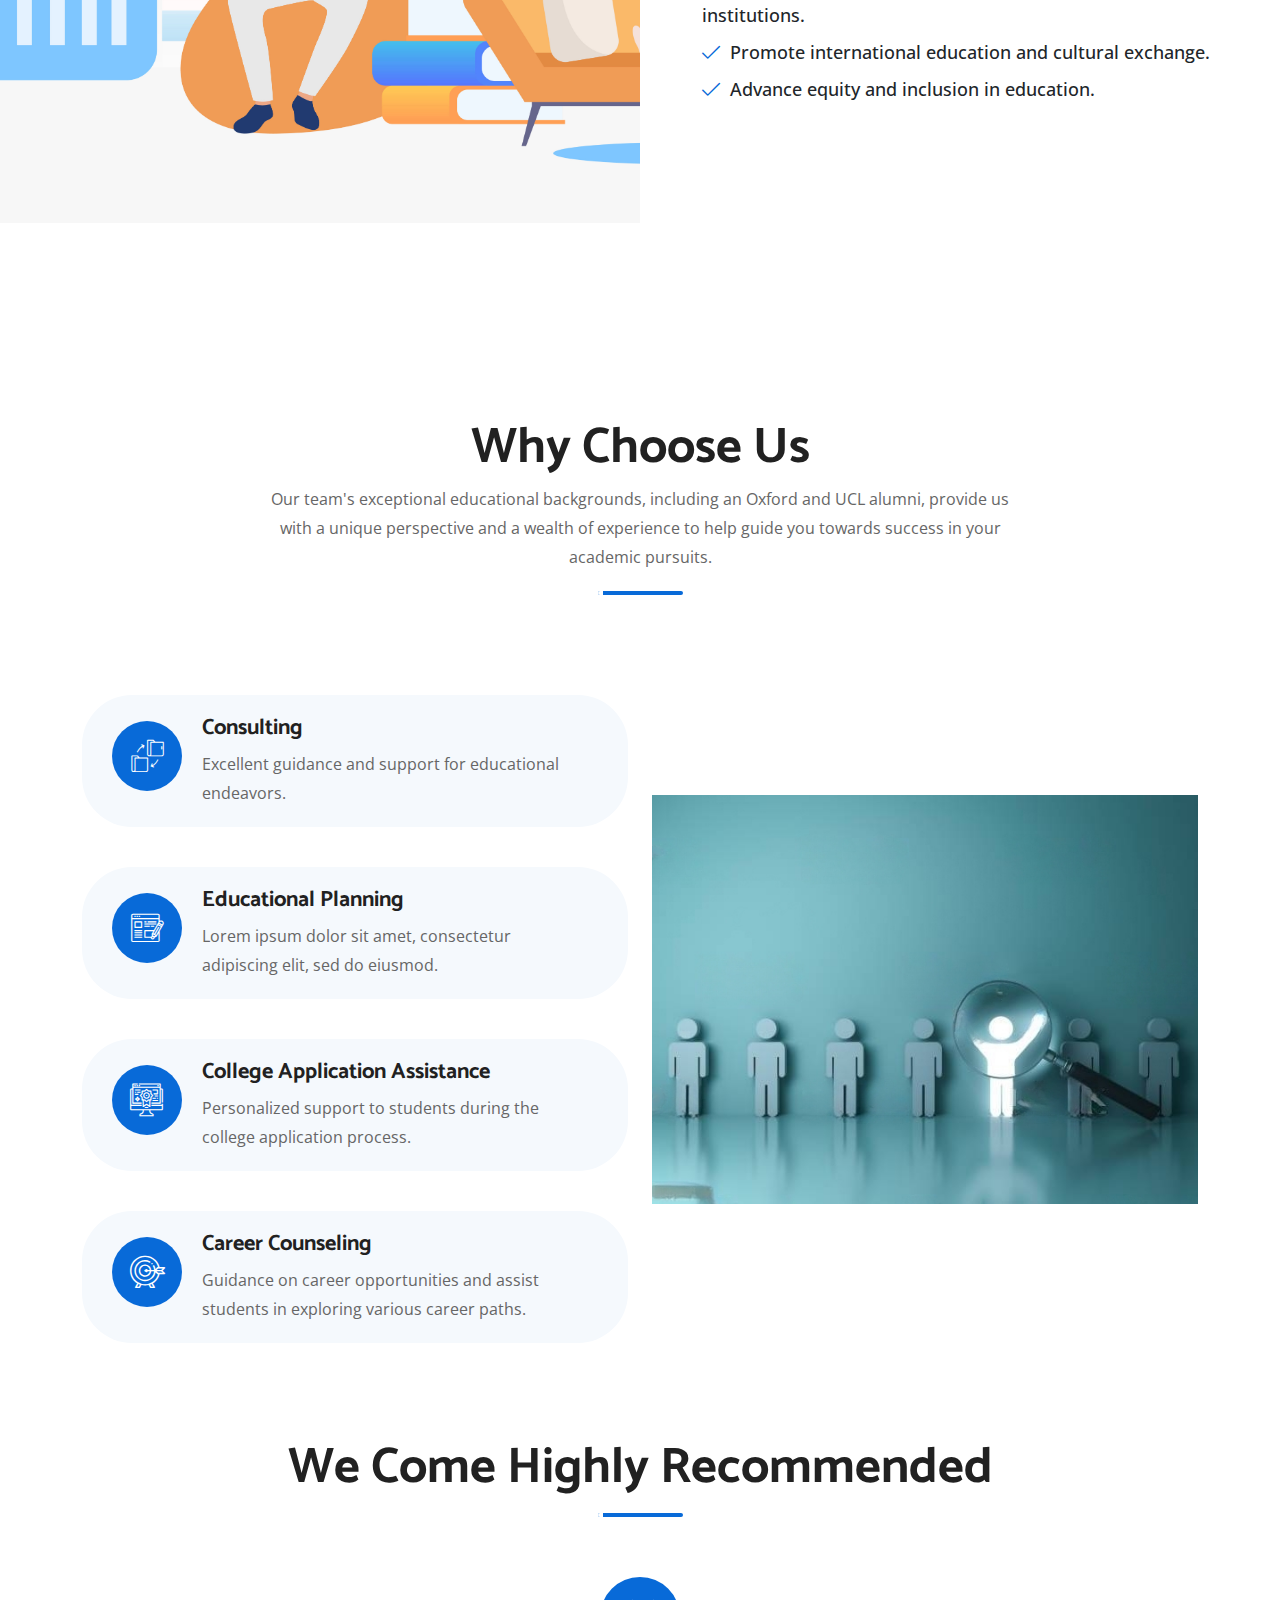
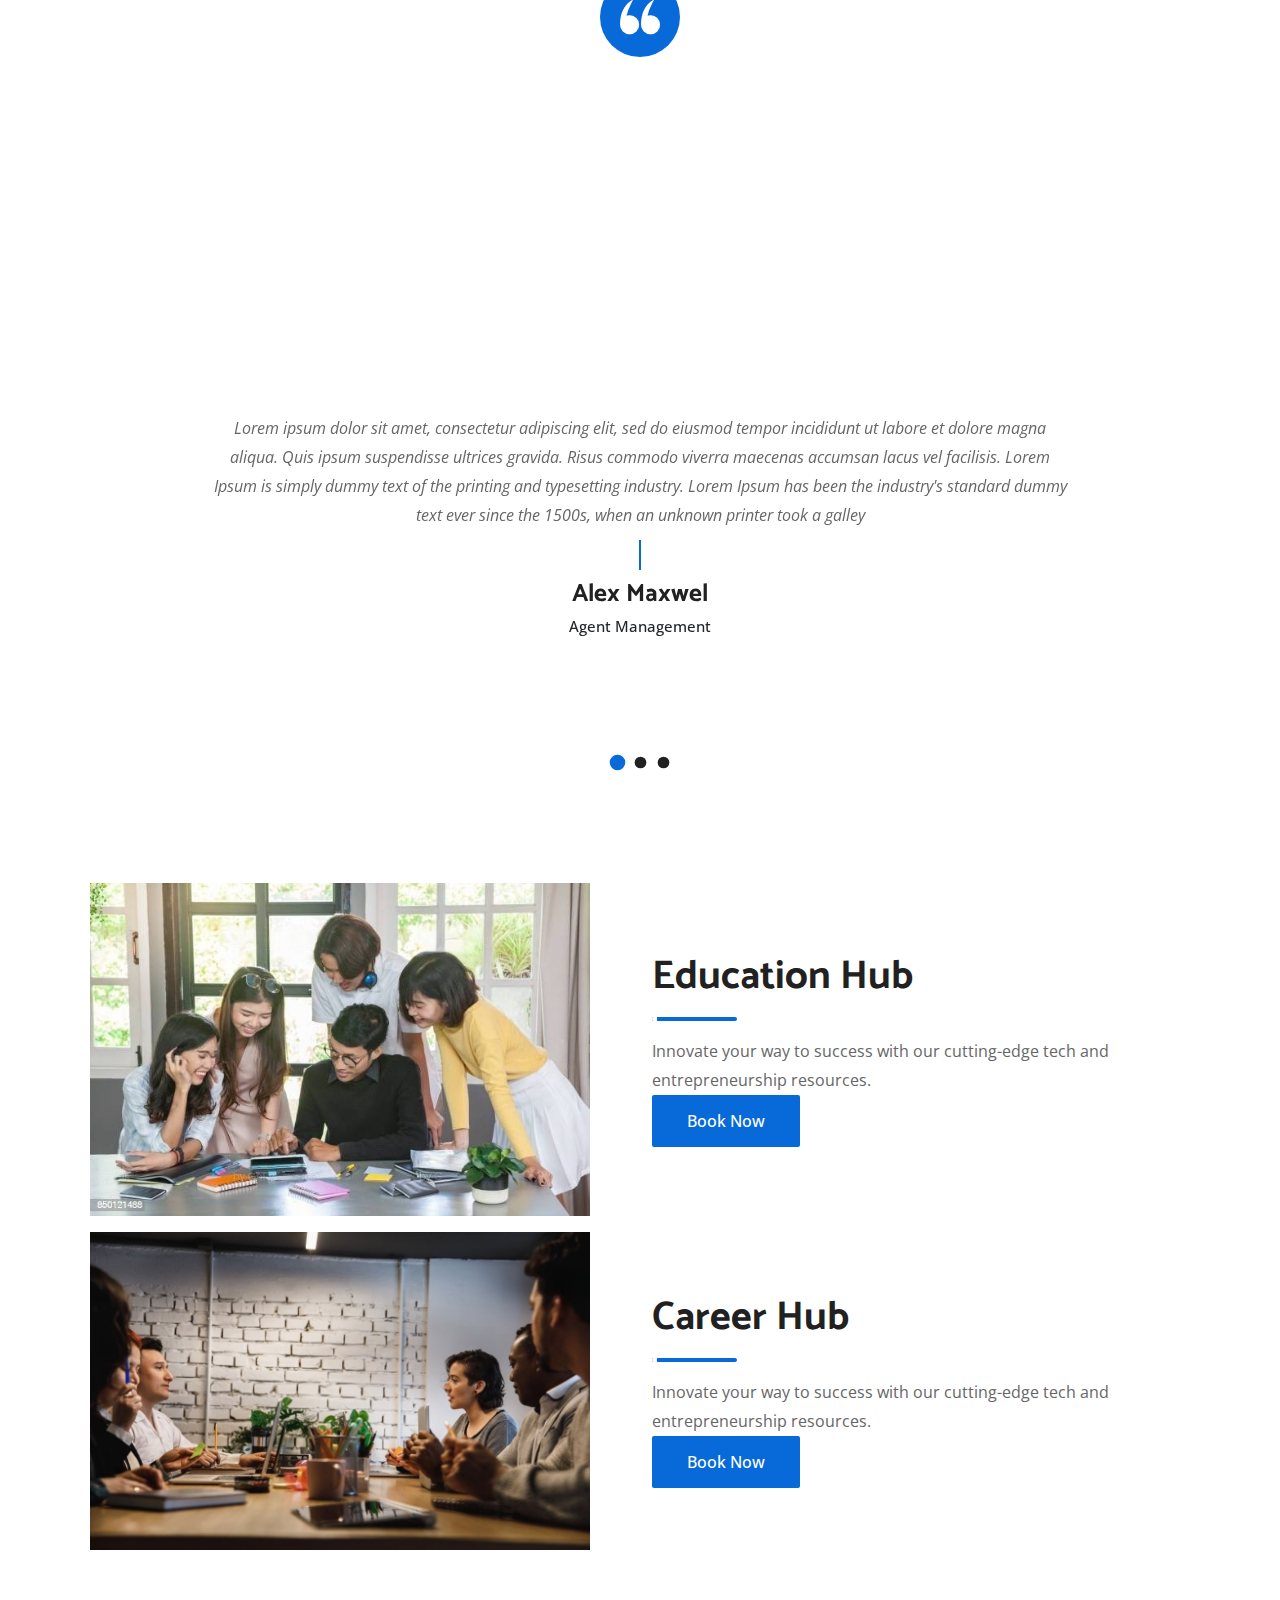
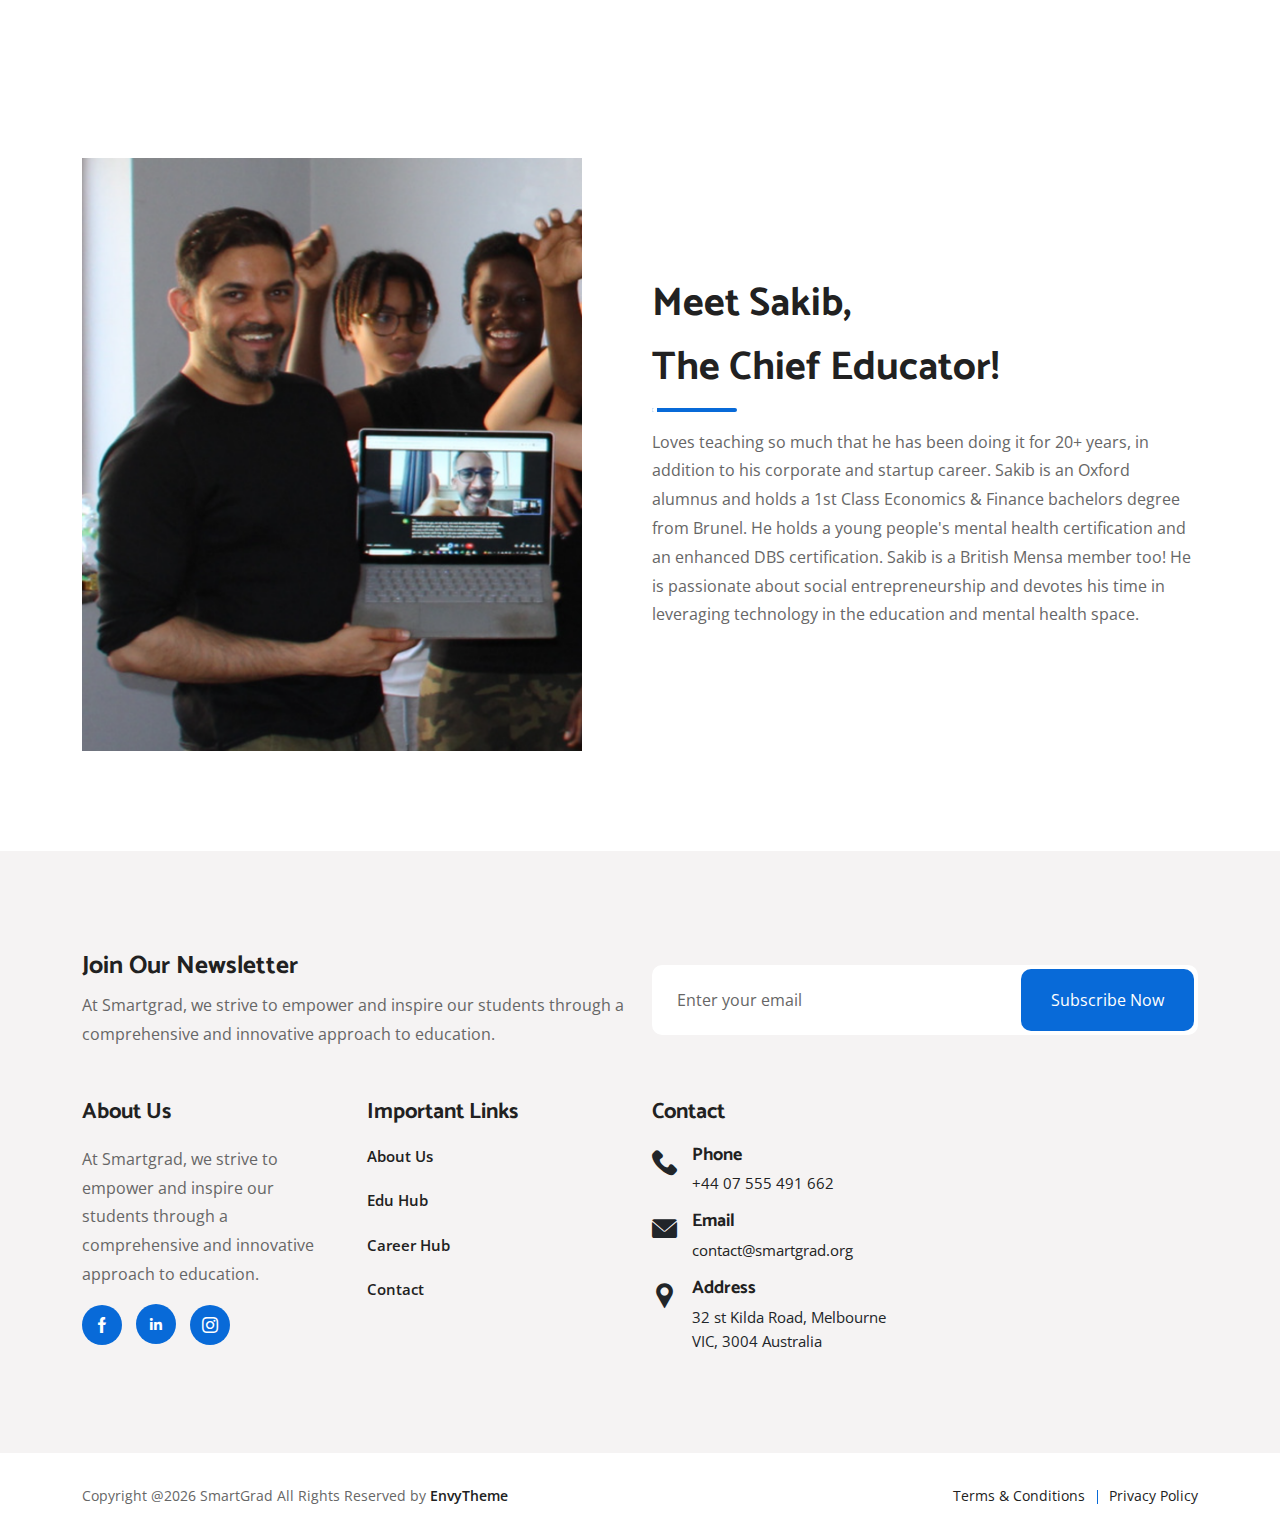
==== commit f39e5516: "content update" ====
--- a/index.html
+++ b/index.html
@@ -313,8 +313,9 @@
           <div class="col-lg-6">
             <div class="banner-form">
               <div class="home-8-sliders owl-carousel  owl-theme">
-                <img src="assets/DALL·E 2023-04-29 21.06.26.png" alt="" />
-                <img src="assets/DALL·E 2023-04-30 00.04.08.png" alt="" />
+                <img src="assets/image/slider/Slider1-(education).jpeg" alt="" />
+                <img src="assets/image/slider/Slider2-career (option1).jpeg" alt="" />
+                  <img src="assets/image/slider/slider2-career (option2).jpeg" alt="" />
               </div>
             </div>
           </div>
@@ -472,8 +473,8 @@
 <section class="choose-section ptb-100">
   <div class="container">
     <div class="section-title">
-      <h2>Why Choose Us</h2>
-      <p>Lorem ipsum dolor sit amet, consectetur adipiscing elit, sed do eiusmod tempor incidiunt  labore et dolore magna aliqua. Quis ipsum suspendisse ultrices gravida.</p>
+      <h2>Why Choose us</h2>
+      <p>Our team's exceptional educational backgrounds, including an Oxford and UCL alumni, provide us with a unique perspective and a wealth of experience to help guide you towards success in your academic pursuits.</p>
       <div class="bar"></div>
     </div>
 
@@ -484,14 +485,14 @@
             <i class="flaticon-shared-folder"></i>
           </div>
           <h3>Consulting</h3>
-          <p>Lorem ipsum dolor sit amet, consectetur adipiscing elit, sed do eiusmod.</p>
+          <p>Excellent guidance and support for educational endeavors.</p>
         </div>
 
         <div class="choose-content">
           <div class="icon">
             <i class="flaticon-blog"></i>
           </div>
-          <h3>Data Management</h3>
+          <h3>Educational Planning</h3>
           <p>Lorem ipsum dolor sit amet, consectetur adipiscing elit, sed do eiusmod.</p>
         </div>
 
@@ -499,22 +500,22 @@
           <div class="icon">
             <i class="flaticon-quality"></i>
           </div>
-          <h3>Page Ranking</h3>
-          <p>Lorem ipsum dolor sit amet, consectetur adipiscing elit, sed do eiusmod.</p>
+          <h3>College application assistance</h3>
+          <p>Personalized support to students during the college application process.</p>
         </div>
 
         <div class="choose-content">
           <div class="icon">
             <i class="flaticon-target"></i>
           </div>
-          <h3>Location Targeting</h3>
-          <p>Lorem ipsum dolor sit amet, consectetur adipiscing elit, sed do eiusmod.</p>
+          <h3>Career counseling </h3>
+          <p>Guidance on career opportunities and assist students in exploring various career paths.</p>
         </div>
       </div>
 
       <div class="col-lg-6">
         <div class="choose-image">
-          <img src="assets/img/choose.png" alt="image">
+          <img src="assets/image/Why-Choose-Us.jpeg" alt="image">
         </div>
       </div>
     </div>
@@ -599,7 +600,7 @@
     <div class="row align-items-center p-2">
       <div class="col-lg-6">
         <div class="development-image">
-          <img src="assets/eduu_hub_pic-transformed.jpeg" alt="image" class="img-fluid" width="500" height="500">
+          <img src="assets/image/edu-hub/Education-Hub.jpeg" alt="image" class="img-fluid" width="500" height="500">
         </div>
       </div>
 
@@ -616,7 +617,7 @@
     <div class="row align-items-center p-2">
       <div class="col-lg-6">
         <div class="development-image">
-          <img src="assets/career hub picturee.jpg" alt="image" class="img-fluid" width="500" height="500">
+          <img src="assets/image/career-hub/career-hub.jpeg" alt="image" class="img-fluid" width="500" height="500">
         </div>
       </div>
 
@@ -667,7 +668,7 @@
         <div class="col-lg-6 col-md-6">
           <div class="subscribe-content">
             <h2>Join Our Newsletter</h2>
-            <p>News letter dolor sit amet, consectetur adipiscing elit, sed do eiusmod tempor incididunt.</p>
+            <p>At Smartgrad, we strive to empower and inspire our students through a comprehensive and innovative approach to education.</p>
           </div>
         </div>
 
@@ -690,7 +691,7 @@
           <div class="footer-heading">
             <h3>About Us</h3>
           </div>
-          <p>Lorem ipsum dolor sit amet, consectetur adipiscing elit, sed do eiusmod tempor incididunt</p>
+          <p>At Smartgrad, we strive to empower and inspire our students through a comprehensive and innovative approach to education.</p>
           <ul class="footer-social">
             <li>
               <a href="https://www.facebook.com/smartgrad.uk" target="_blank">
--- a/assets/css/style.css
+++ b/assets/css/style.css
@@ -5884,11 +5884,11 @@
 }
 
 .page-title-area.item-bg-1 {
-  background-image: url(../../assets/img/page-title/bg.jpg);
+  background-image: url(../../assets/image/career-hub/career-hub-page-background.jpeg);
 }
 
 .page-title-area.item-bg-2 {
-  background-image: url(../../assets/img/page-title/bg-2.jpg);
+  background-image: url(../../assets/image/edu-hub/edu-Hub-page-background.jpeg);
 }
 
 .page-title-area.item-bg-4 {
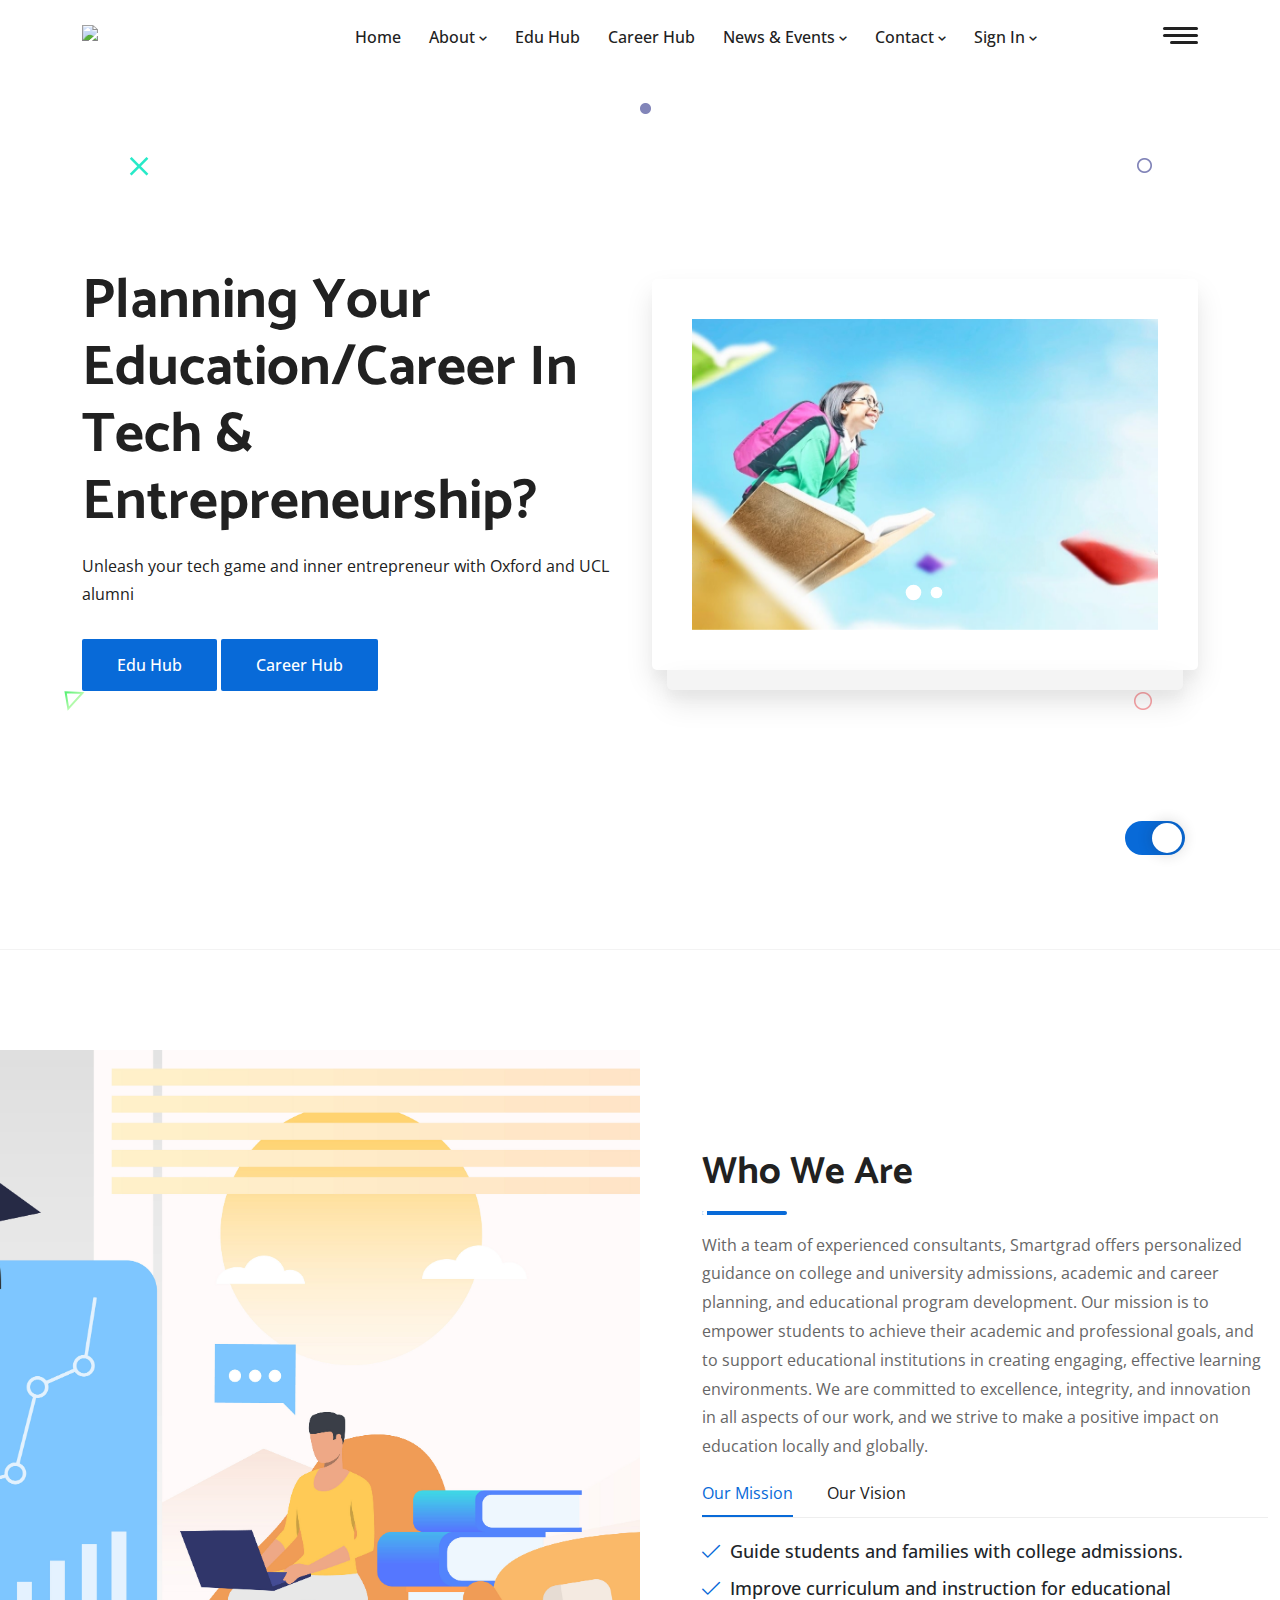
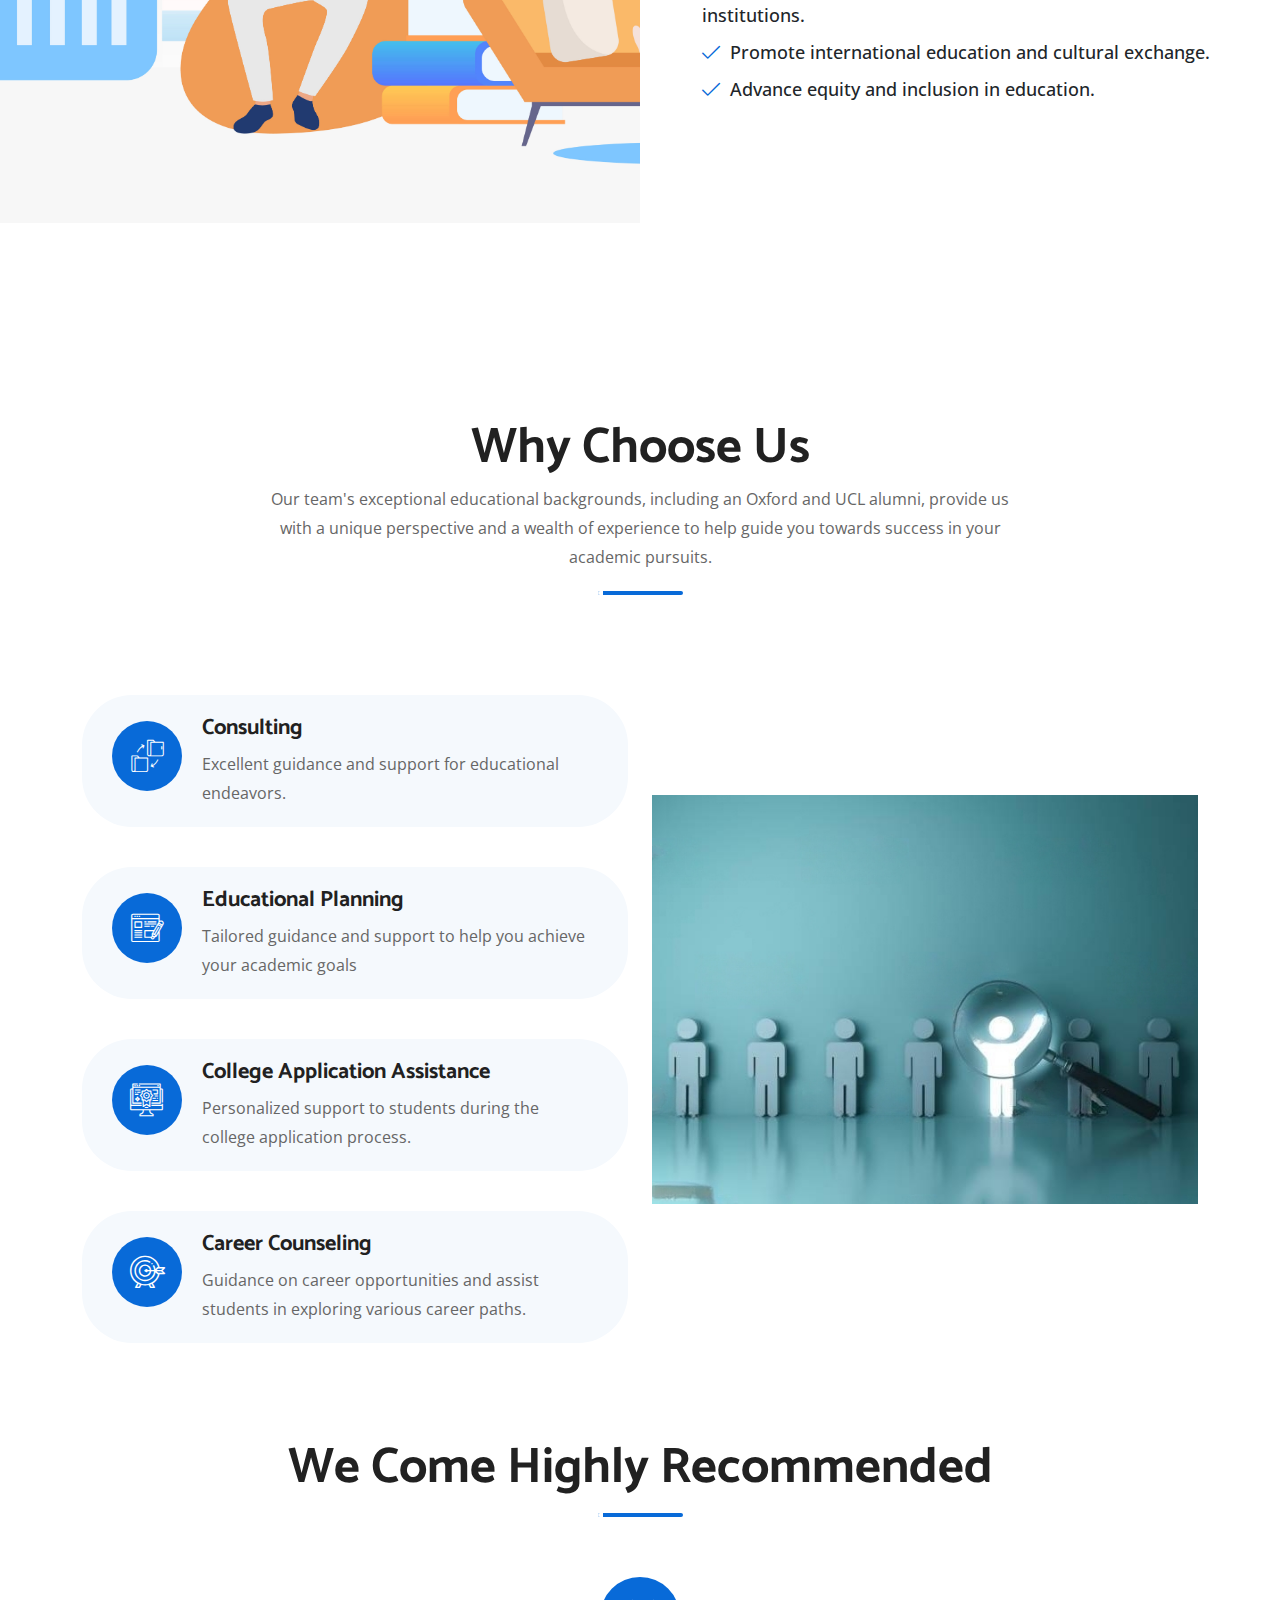
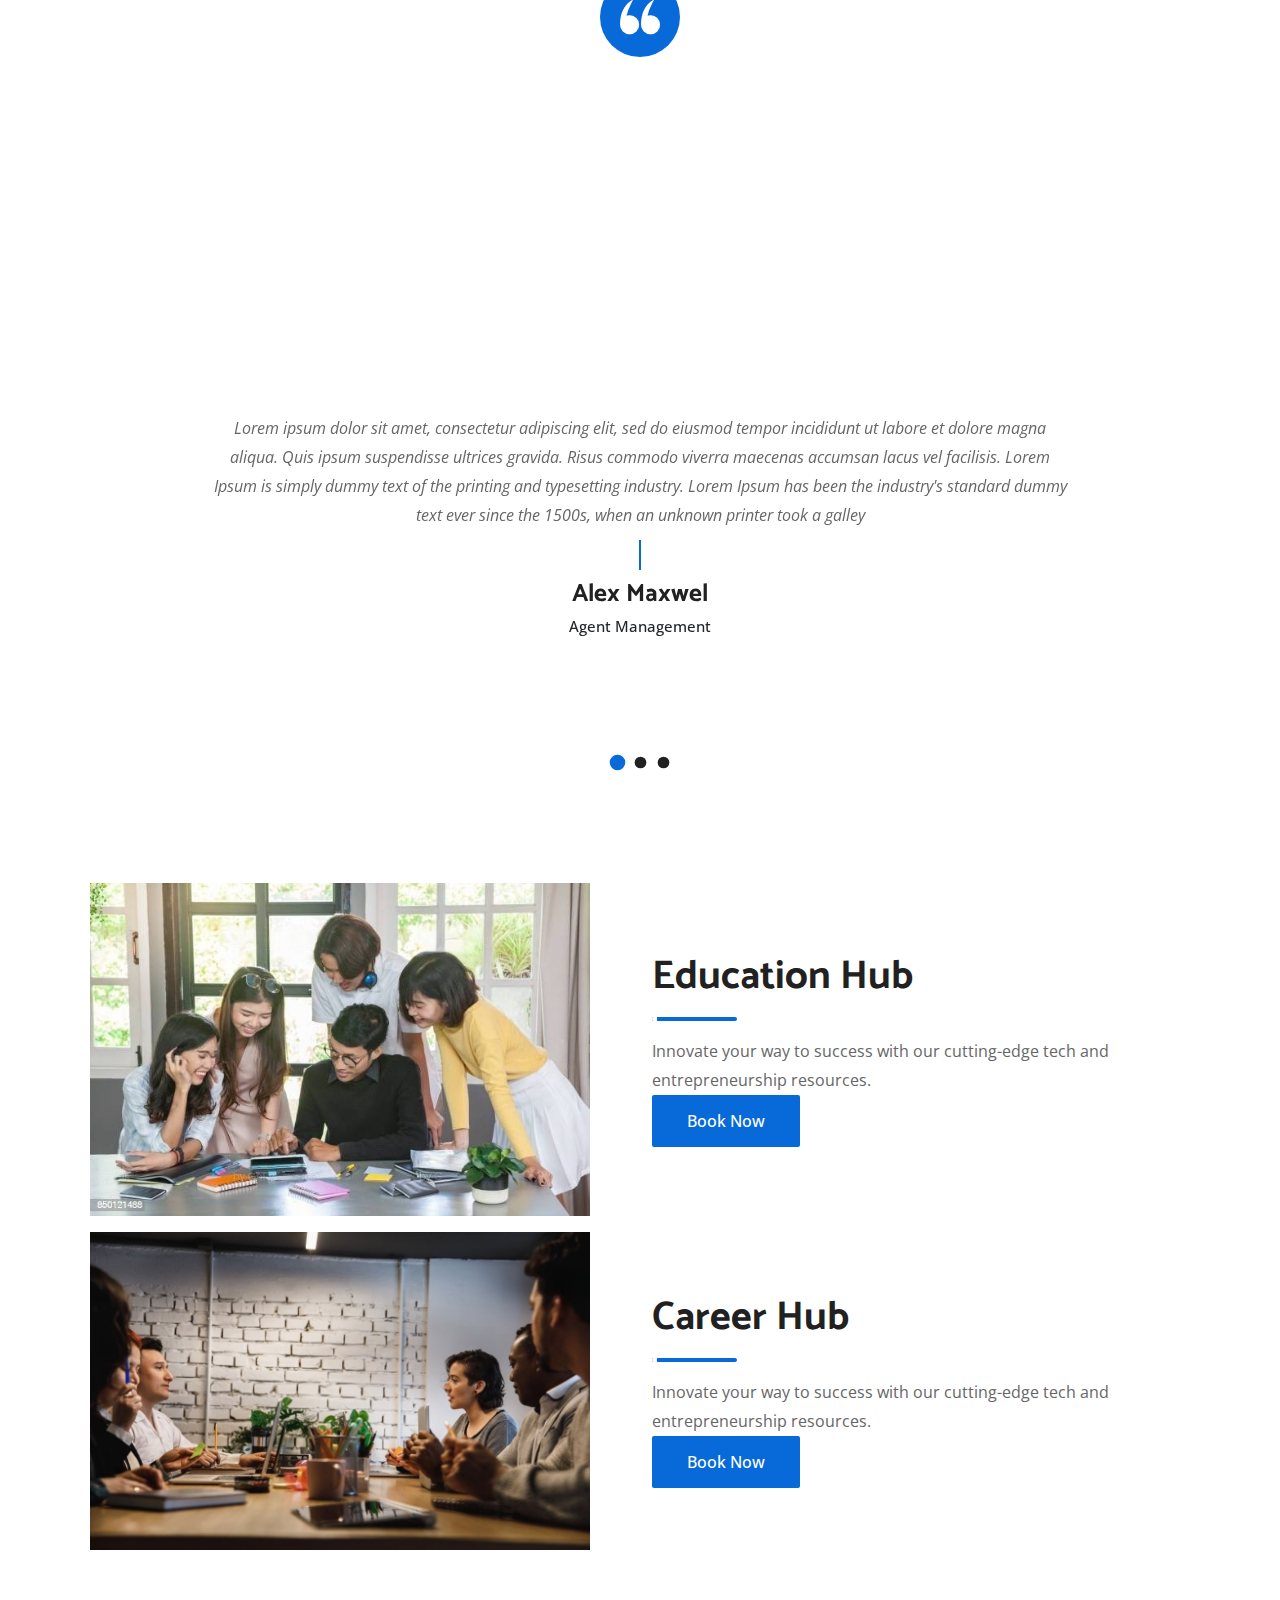
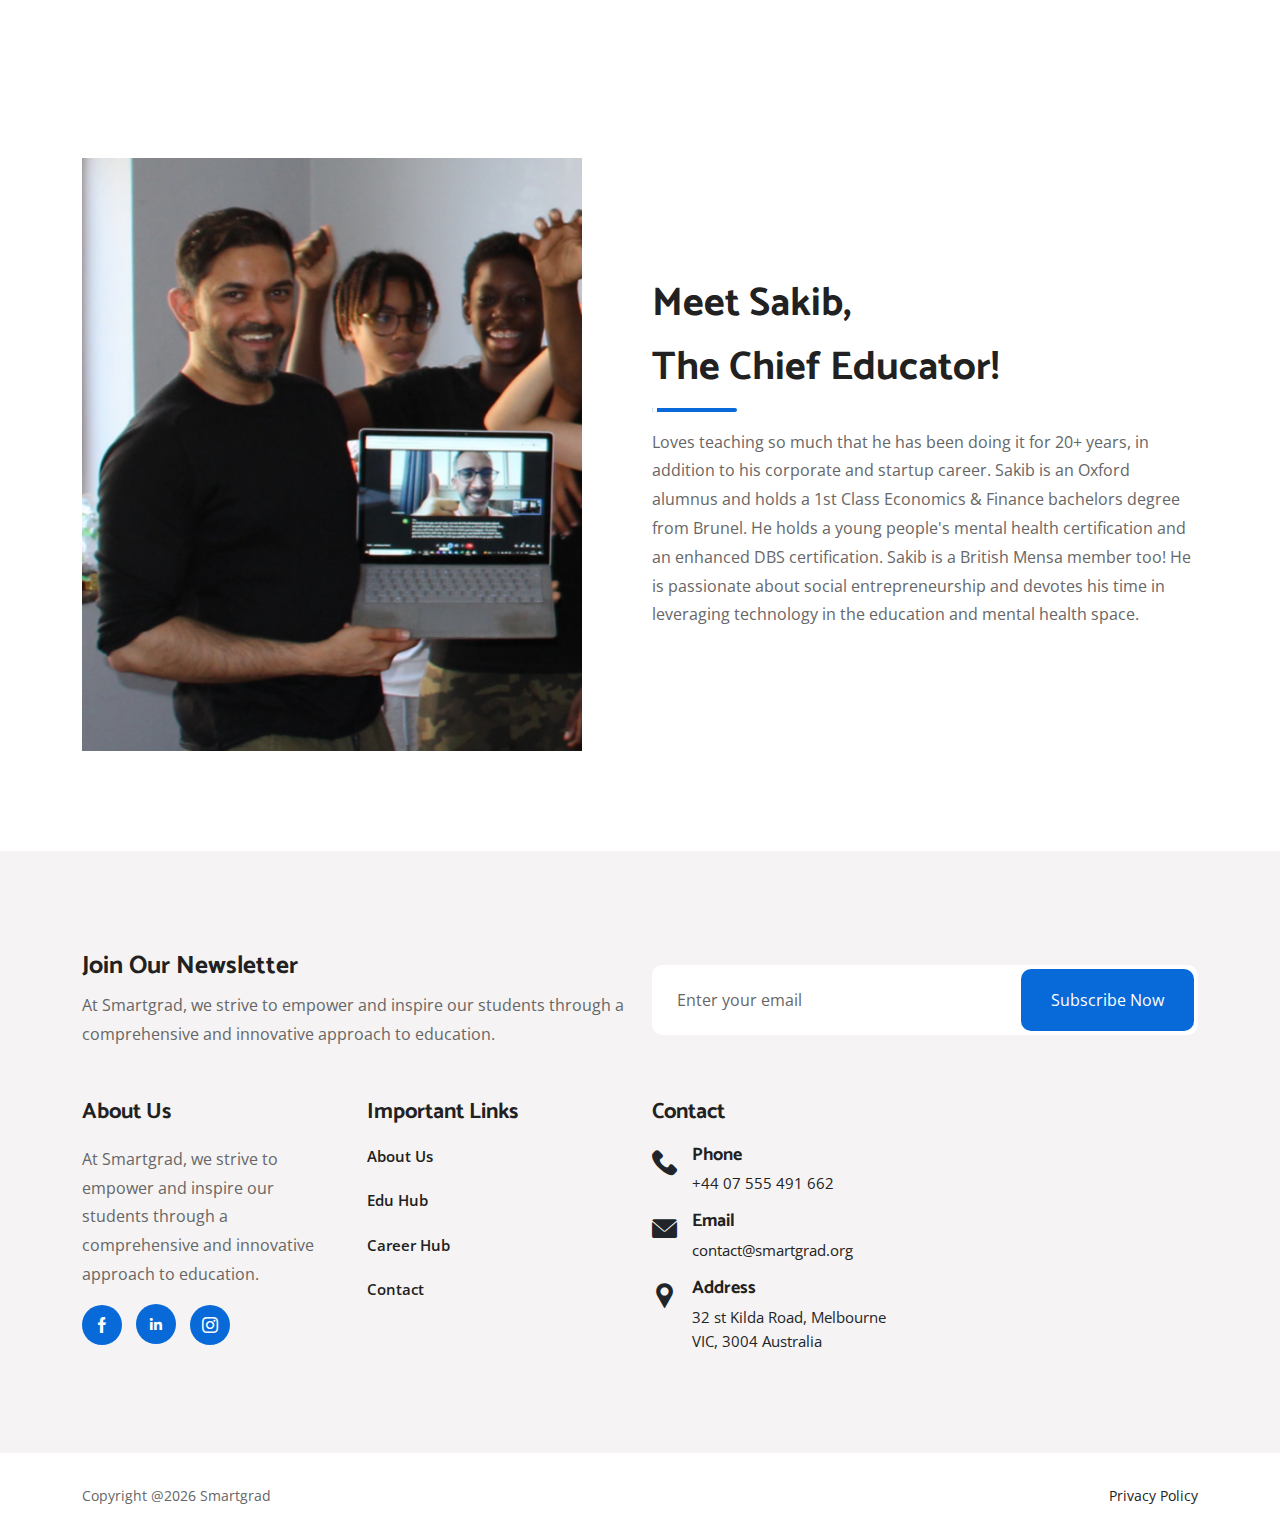
==== commit 39b04827: "all updated" ====
--- a/index.html
+++ b/index.html
@@ -1,5 +1,5 @@
 <!doctype html>
-<html lang="zxx" class="theme-light">
+<html lang="en" class="theme-light">
 <head>
   <!-- Required meta tags -->
   <meta charset="utf-8">
@@ -29,7 +29,7 @@
   <!-- Responsive CSS -->
   <link rel="stylesheet" href="assets/css/responsive.css">
 
-  <title>Fria - IT Startups & Digital Services HTML Template</title>
+  <title>Smartgrad</title>
 
   <link rel="icon" type="image/png" href="assets/img/favicon.png">
 </head>
@@ -52,19 +52,18 @@
       <div class="fria-responsive-menu">
         <div class="logo">
           <a href="index.html">
-            <img src="assets/img/logo.jpg" class="black-logo" alt="image">
+            <img src="assets/image/logo/logo.png" class="black-logo" alt="image" width="150" height="25">
             <img src="assets/img/logo-2.png" class="white-logo" alt="image">
           </a>
         </div>
       </div>
     </div>
   </div>
-
   <div class="fria-nav">
     <div class="container">
       <nav class="navbar navbar-expand-md navbar-light">
         <a class="navbar-brand" href="/">
-          <img src="assets/img/logo.jpg" class="black-logo" alt="logo" width="150" height="auto">
+          <img src="assets/image/logo/logo.png" class="black-logo" alt="logo" width="150" height="25">
           <img src="assets/img/logo-2.png" class="white-logo" alt="image">
         </a>
 
@@ -102,6 +101,11 @@
                     Our Partners
                   </a>
                 </li>
+                <li class="nav-item">
+                  <a href="privacy-policy.html" class="nav-link">
+                    Privacy Policy
+                  </a>
+                </li>
               </ul>
             </li>
 
@@ -118,7 +122,7 @@
             </li>
             <li class="nav-item">
               <a href="event.html" class="nav-link">
-                Events
+                News & Events
                 <i class='bx bx-chevron-down'></i>
               </a>
               <ul class="dropdown-menu">
@@ -312,10 +316,11 @@
 
           <div class="col-lg-6">
             <div class="banner-form">
-              <div class="home-8-sliders owl-carousel  owl-theme">
-                <img src="assets/image/slider/Slider1-(education).jpeg" alt="" />
-                <img src="assets/image/slider/Slider2-career (option1).jpeg" alt="" />
-                  <img src="assets/image/slider/slider2-career (option2).jpeg" alt="" />
+              <div>
+                <div class="home-8-sliders owl-carousel  owl-theme">
+                  <img src="assets/image/slider/Slider1-(education).jpeg" alt="" class="img-fluid"/>
+                  <img src="assets/image/slider/slider2-career (option2).jpeg" alt="" class="img-fluid"/>
+                </div>
               </div>
             </div>
           </div>
@@ -360,7 +365,7 @@
 
       <div class="col-lg-6">
         <div class="about-tab">
-          <h2>About SmartGrad Agency</h2>
+          <h2>Who we are</h2>
           <div class="bar"></div>
           <p>With a team of experienced consultants, Smartgrad offers personalized guidance on college and university admissions, academic and career planning, and educational program development. Our mission is to empower students to achieve their academic and professional goals, and to support educational institutions in creating engaging, effective learning environments. We are committed to excellence, integrity, and innovation in all aspects of our work, and we strive to make a positive impact on education locally and globally.</p>
 
@@ -493,7 +498,7 @@
             <i class="flaticon-blog"></i>
           </div>
           <h3>Educational Planning</h3>
-          <p>Lorem ipsum dolor sit amet, consectetur adipiscing elit, sed do eiusmod.</p>
+          <p>Tailored guidance and support to help you achieve your academic goals </p>
         </div>
 
         <div class="choose-content">
@@ -773,18 +778,12 @@
       <div class="row align-items-center">
         <div class="col-lg-6 col-md-6">
           <p>
-            Copyright @<script>document.write(new Date().getFullYear())</script> SmartGrad All Rights Reserved by
-            <a href="https://envytheme.com/" target="_blank">
-              EnvyTheme
-            </a>
+            Copyright @<script>document.write(new Date().getFullYear())</script> Smartgrad
           </p>
         </div>
 
         <div class="col-lg-6 col-md-6">
           <ul>
-            <li>
-              <a href="terms-condition.html">Terms & Conditions</a>
-            </li>
             <li>
               <a href="privacy-policy.html">Privacy Policy</a>
             </li>
--- a/assets/css/style.css
+++ b/assets/css/style.css
@@ -5886,6 +5886,15 @@
 .page-title-area.item-bg-1 {
   background-image: url(../../assets/image/career-hub/career-hub-page-background.jpeg);
 }
+.page-title-area.item-bg-cv {
+  background-image: url(../../assets/image/news-event/cv-clinic.jpg);
+}
+.page-title-area.item-bg-news {
+  background-image: url(../../assets/image/news-event/news-events.jpeg);
+}
+.page-title-area.item-bg-women {
+  background-image: url(../../assets/image/news-event/women-tech.jpg);
+}
 
 .page-title-area.item-bg-2 {
   background-image: url(../../assets/image/edu-hub/edu-Hub-page-background.jpeg);
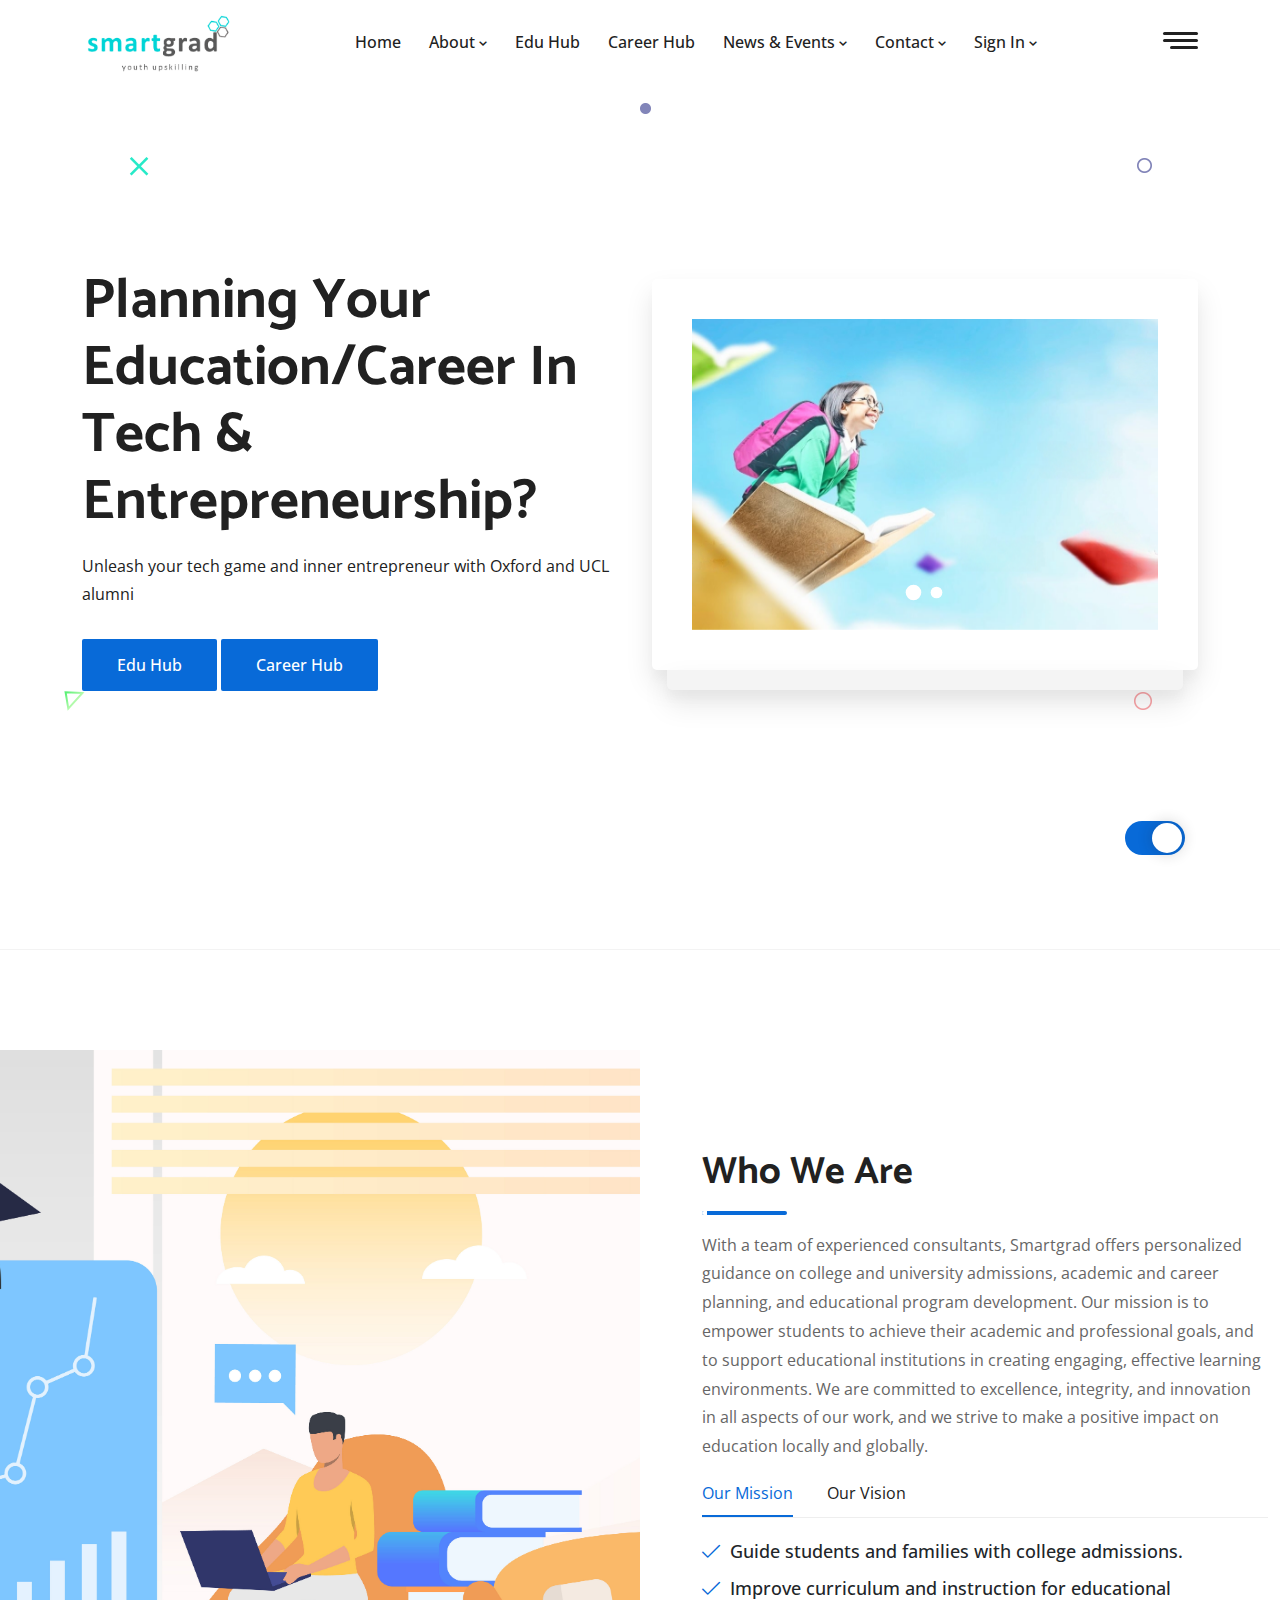
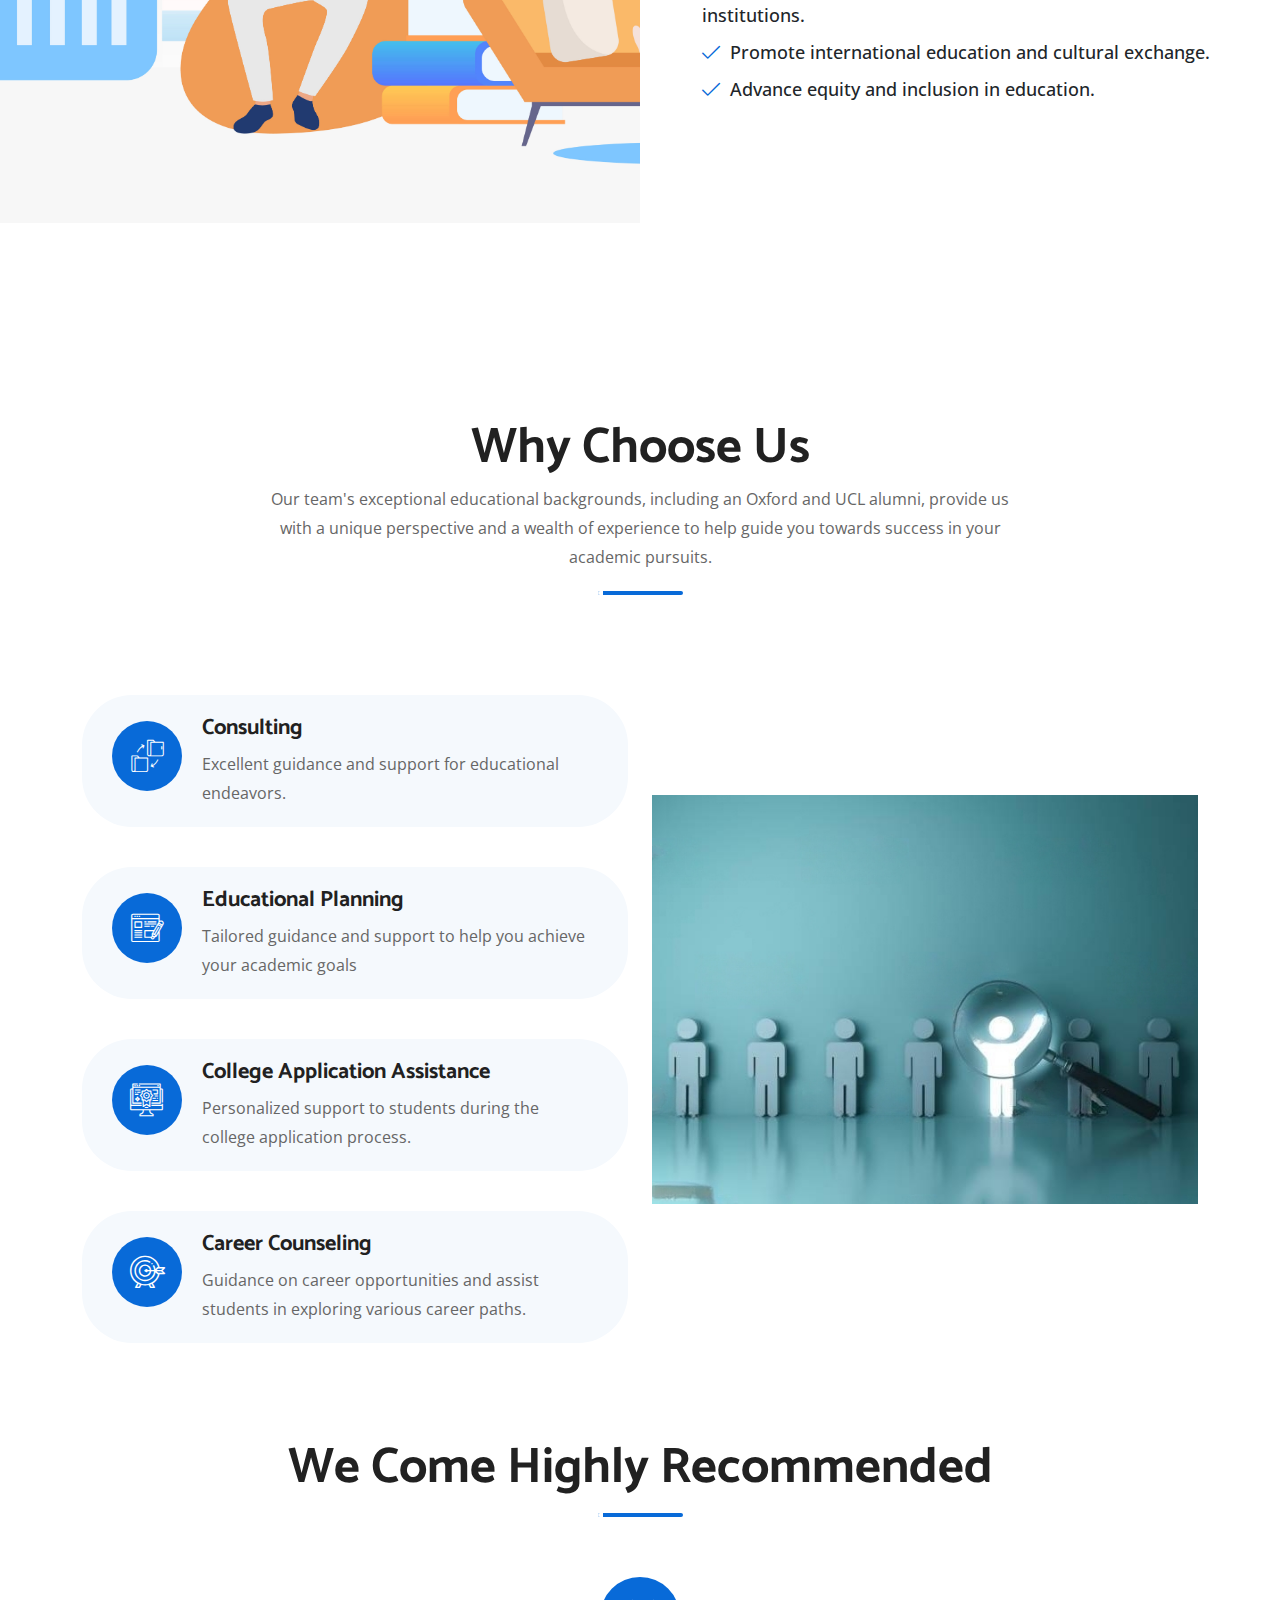
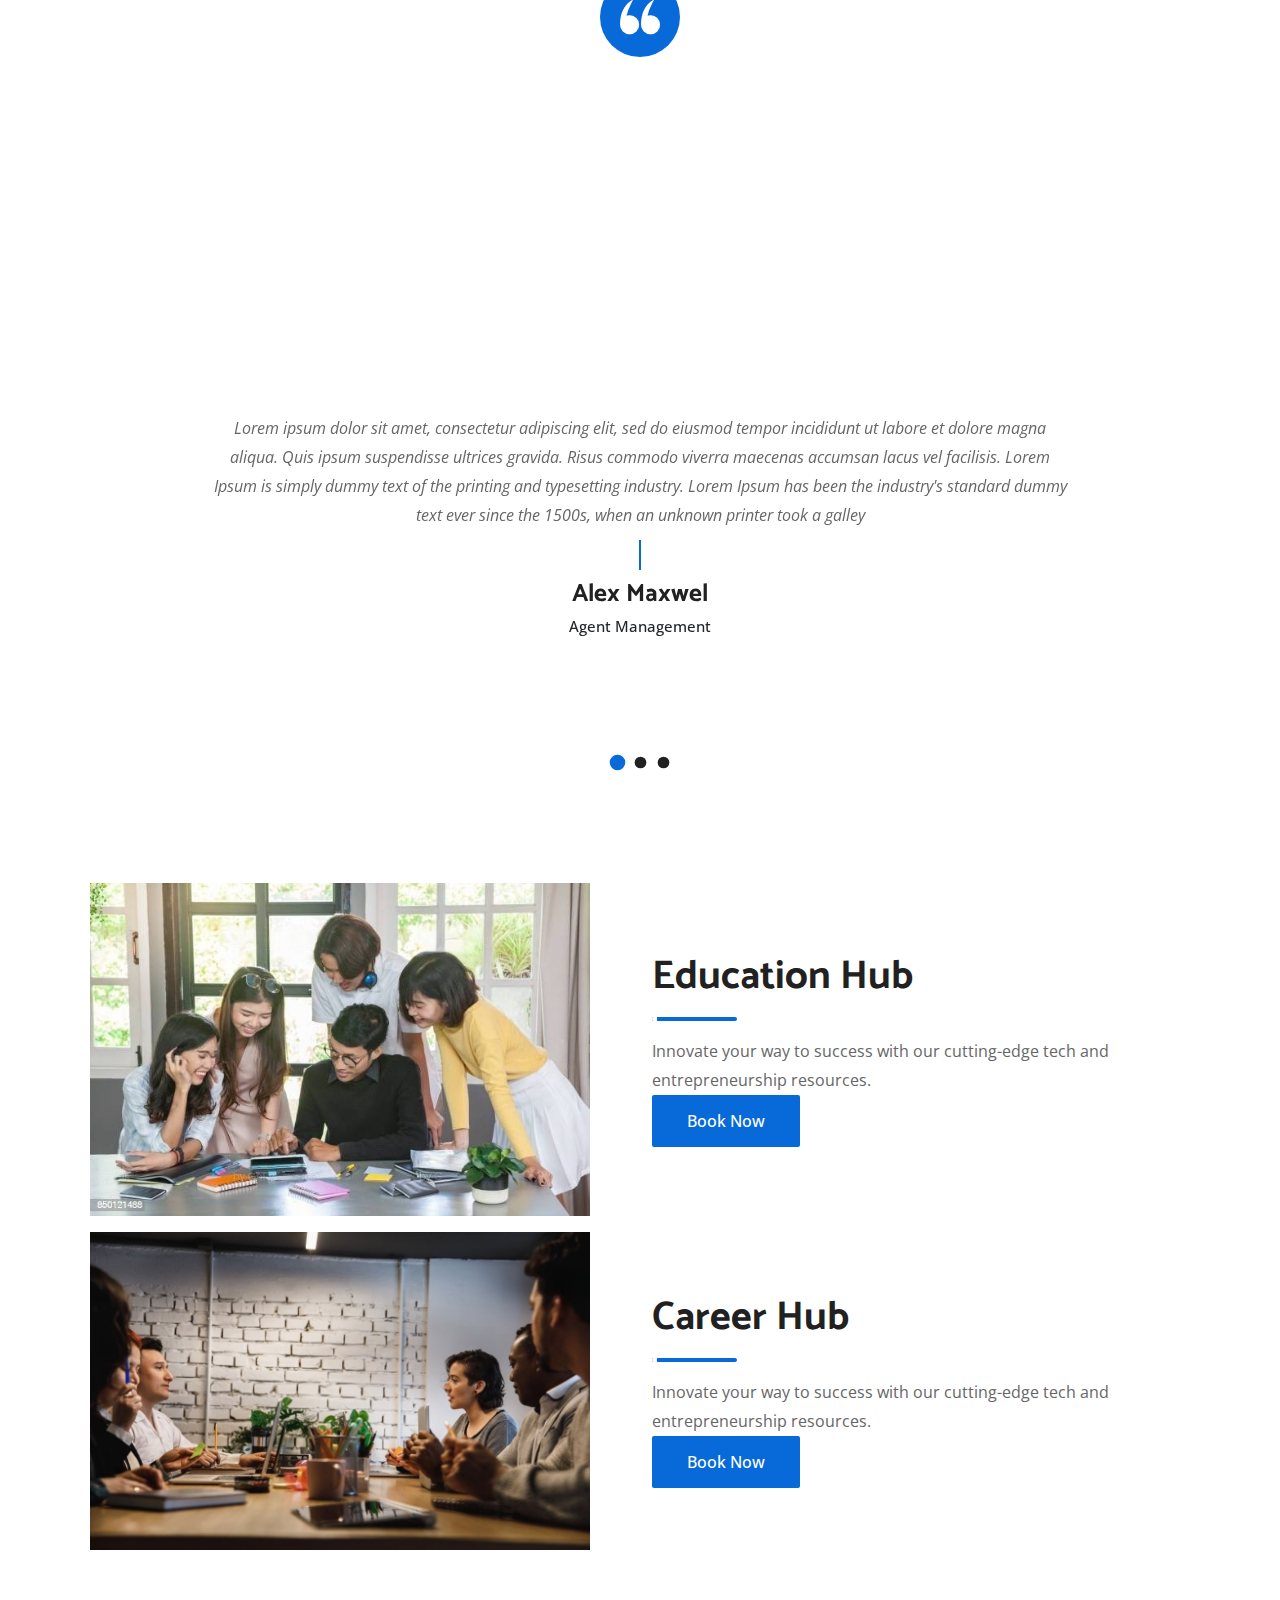
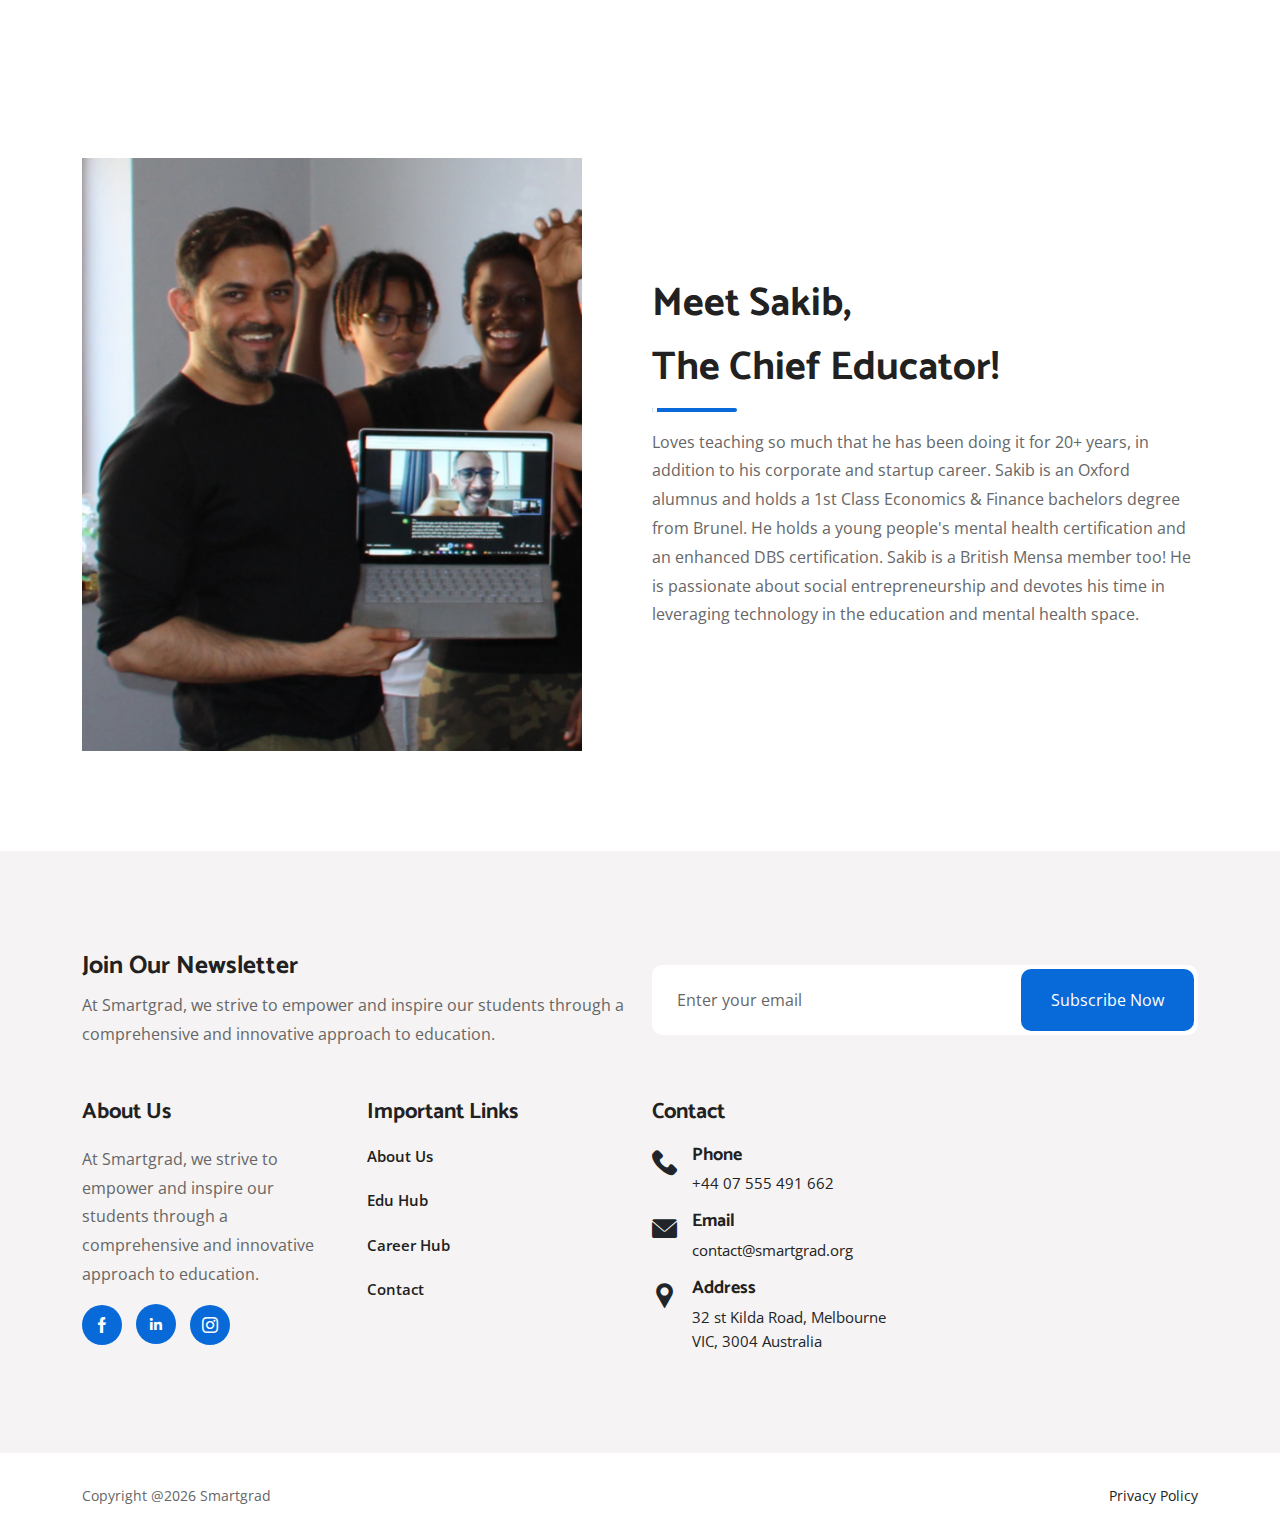
==== commit 1bc4914f: "link updated" ====
--- a/index.html
+++ b/index.html
@@ -62,7 +62,7 @@
   <div class="fria-nav">
     <div class="container">
       <nav class="navbar navbar-expand-md navbar-light">
-        <a class="navbar-brand" href="/">
+        <a class="navbar-brand" href="index.html">
           <img src="assets/image/logo/logo.png" class="black-logo" alt="logo" width="150" height="25">
           <img src="assets/img/logo-2.png" class="white-logo" alt="image">
         </a>
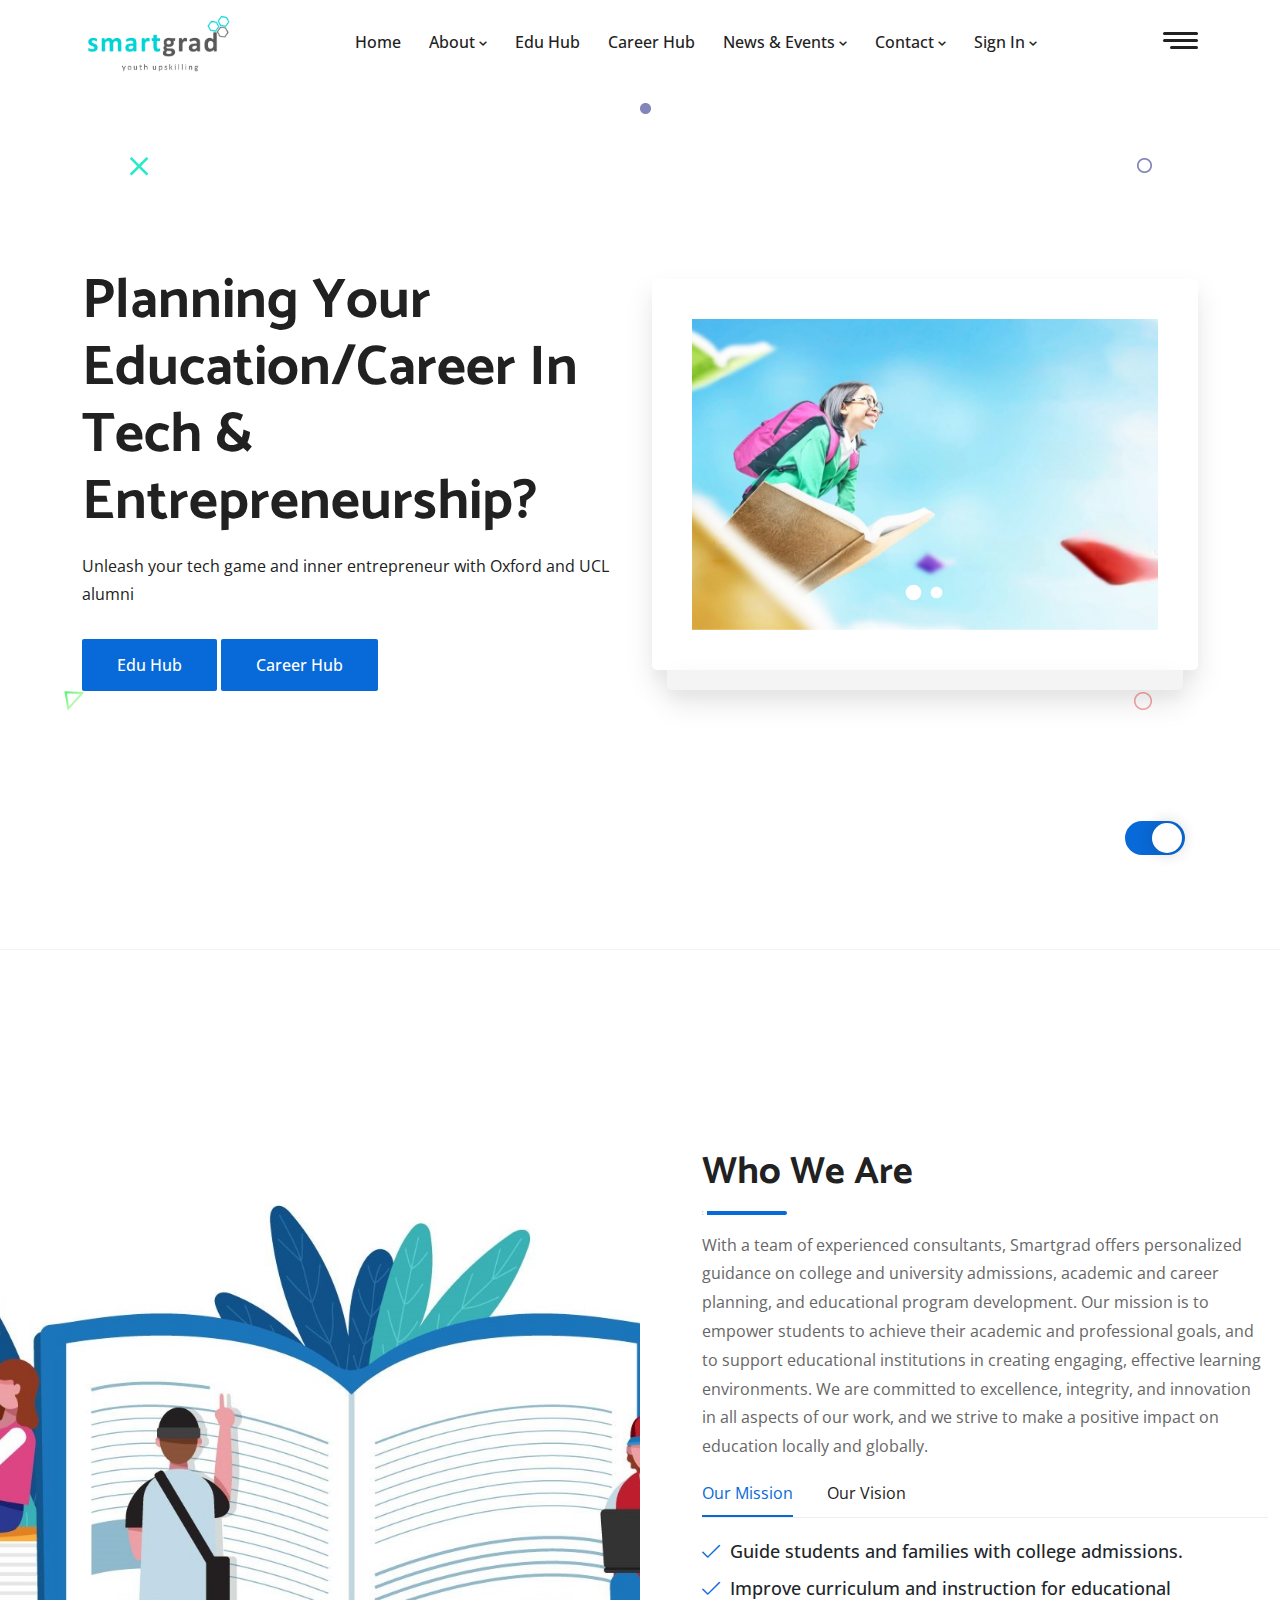
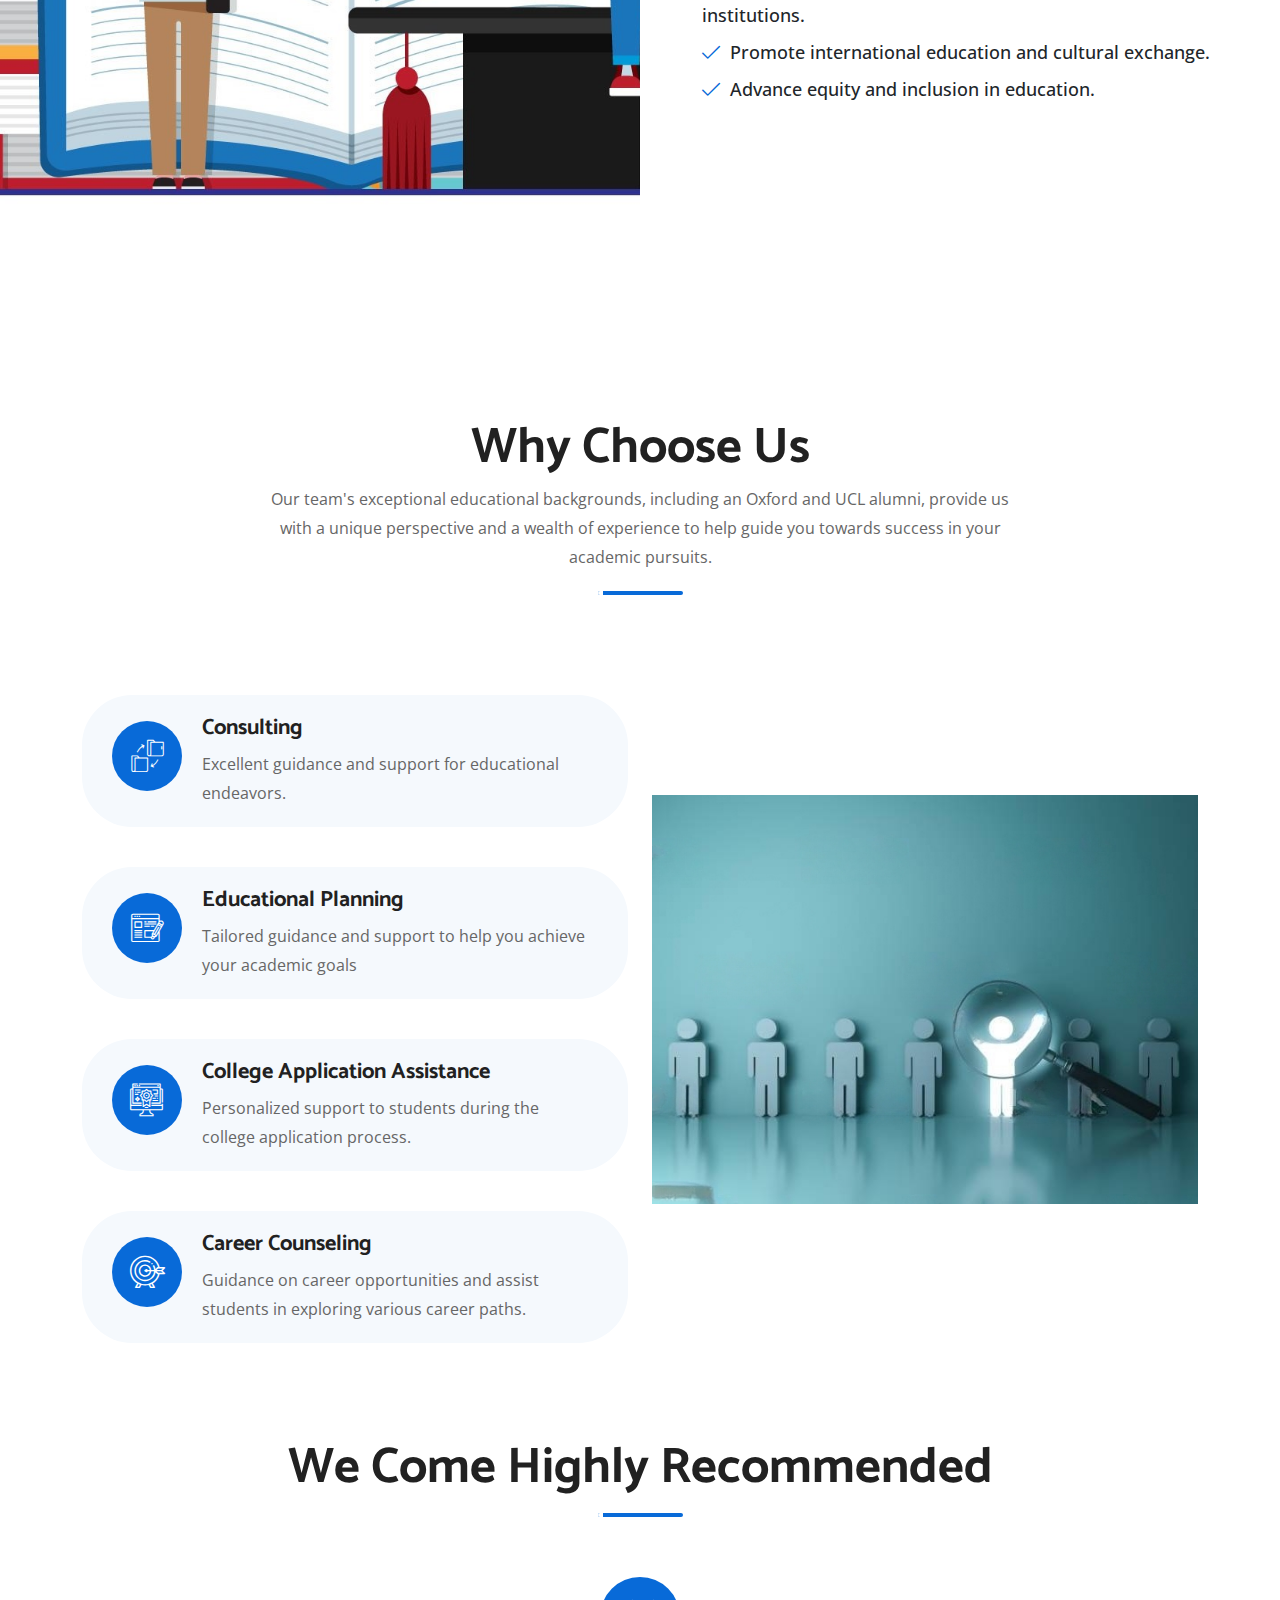
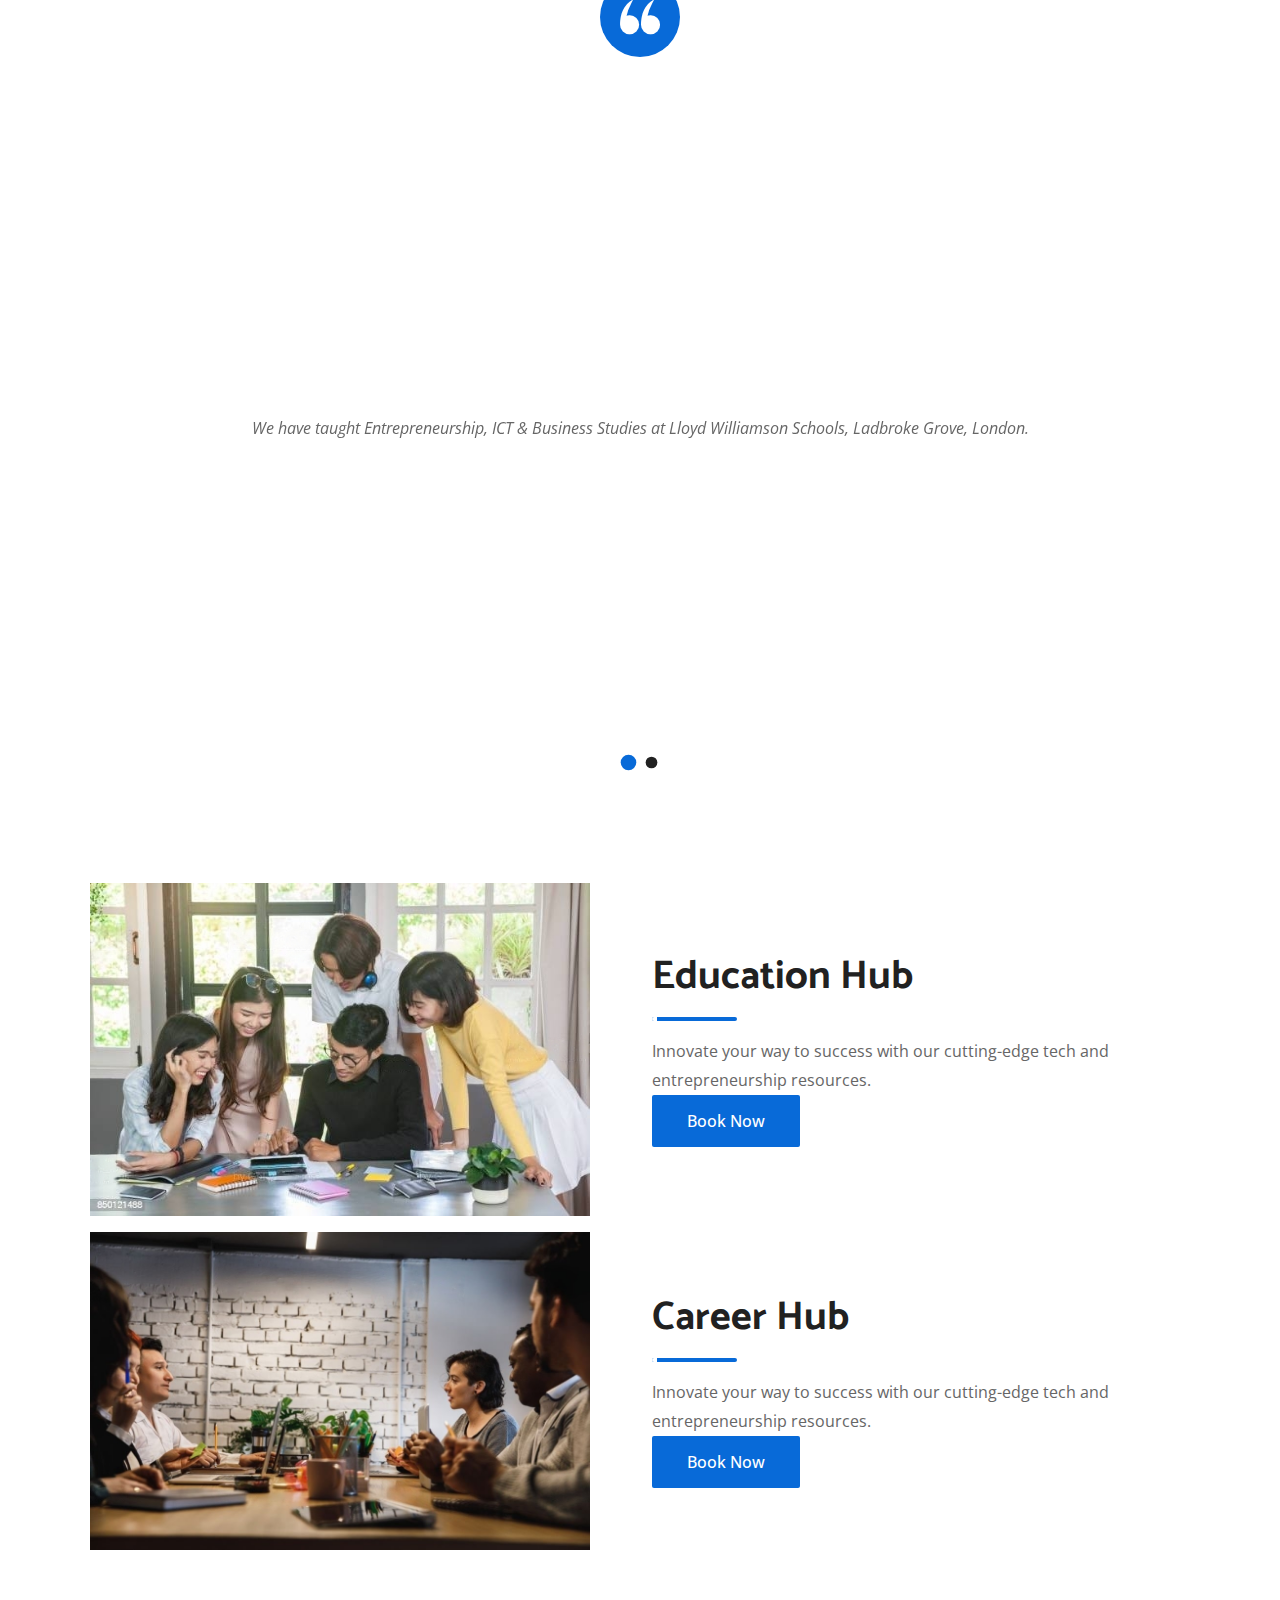
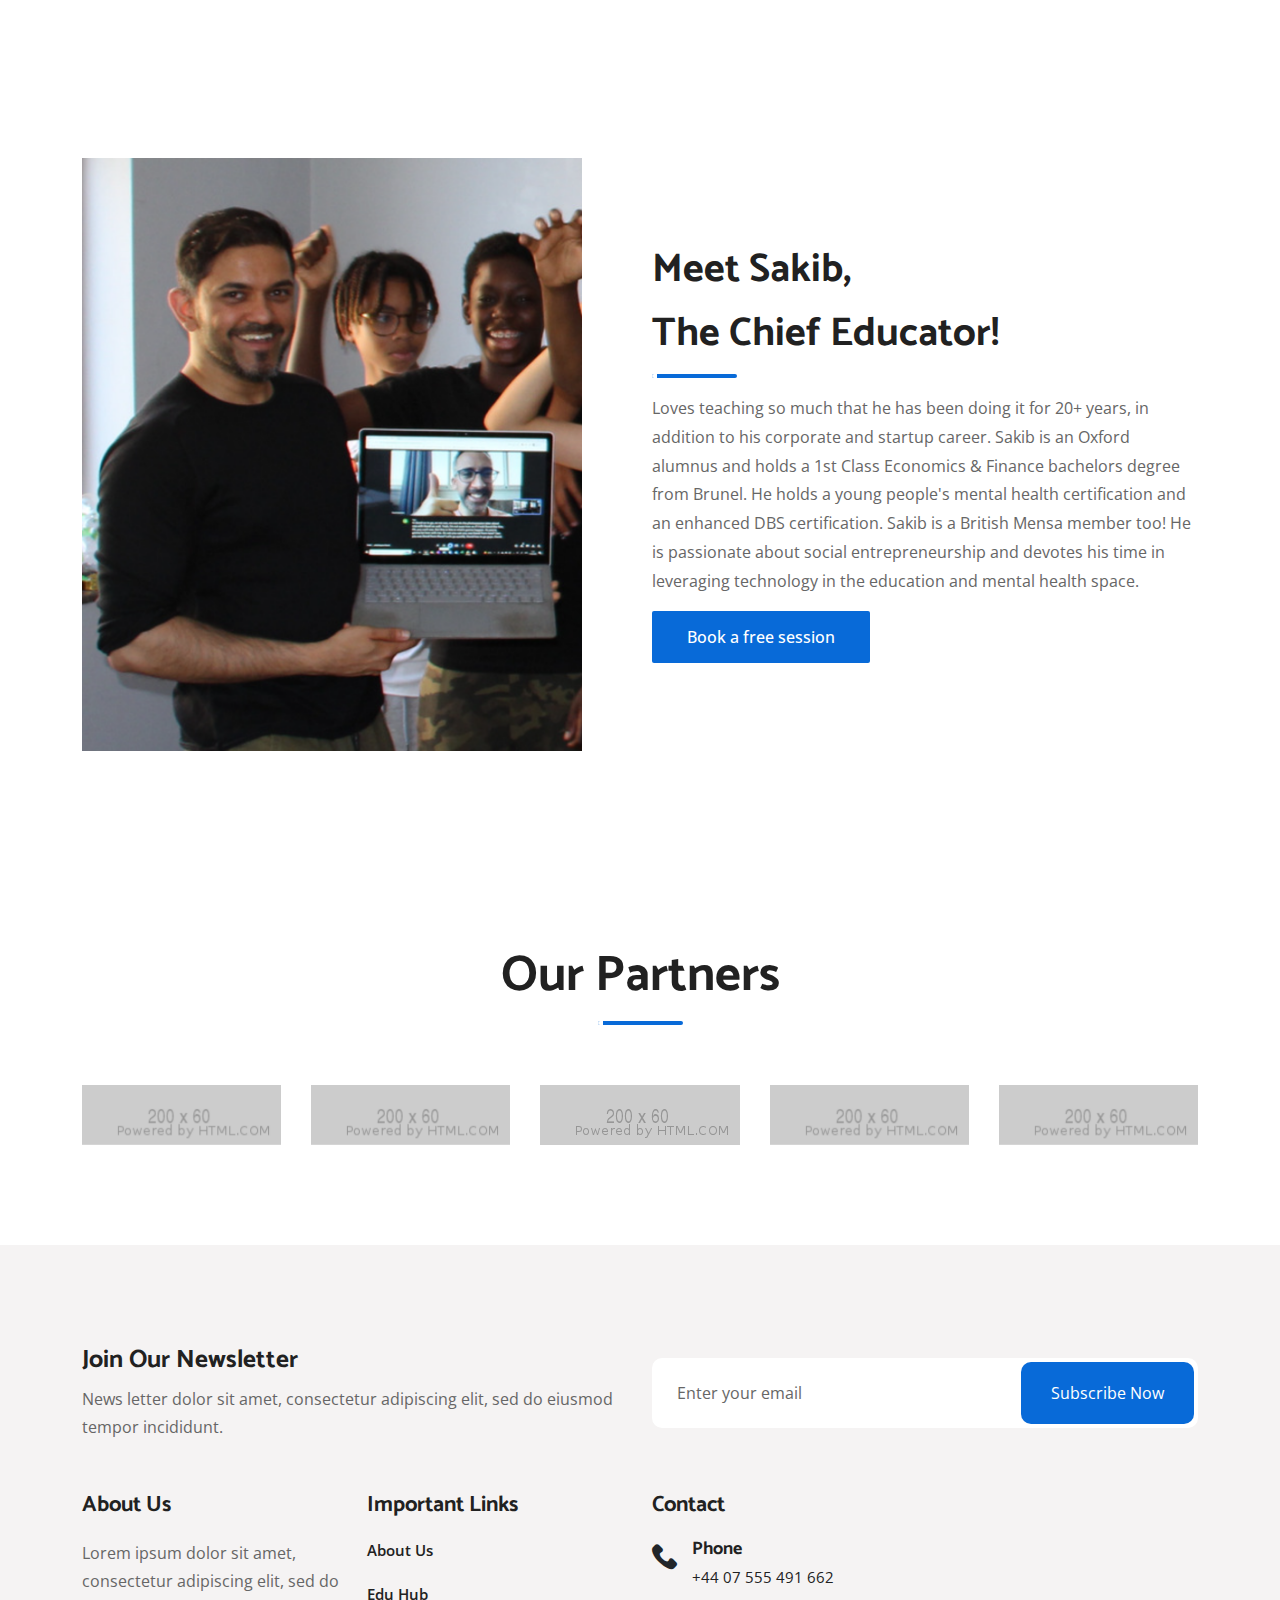
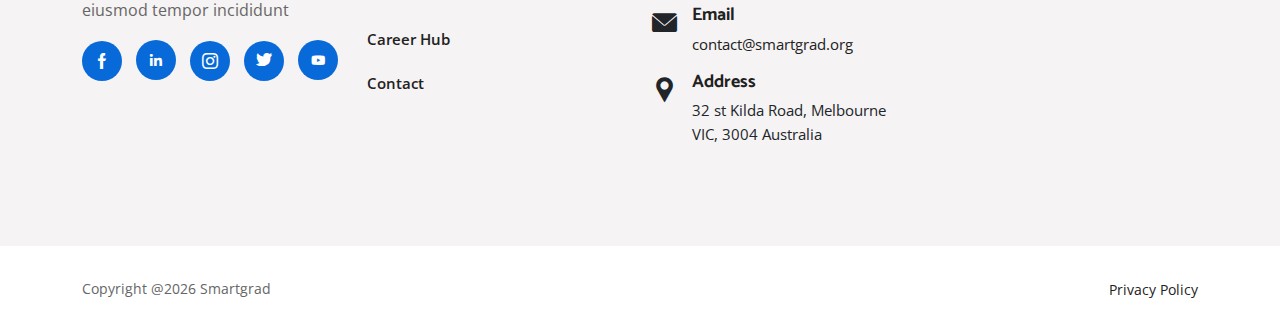
==== commit a0fd17dd: "updated" ====
--- a/index.html
+++ b/index.html
@@ -541,26 +541,8 @@
         <div class="icon mb-3">
           <i class="flaticon-left-quotes-sign"></i>
         </div>
-        <iframe width="560" height="315" src="https://www.youtube.com/embed/Uew5So_5PgM" title="YouTube video player" frameborder="0" allow="accelerometer; autoplay; clipboard-write; encrypted-media; gyroscope; picture-in-picture; web-share" allowfullscreen></iframe>
-        <p>Lorem ipsum dolor sit amet, consectetur adipiscing elit, sed do eiusmod tempor incididunt ut labore et dolore magna aliqua. Quis ipsum suspendisse ultrices gravida. Risus commodo viverra maecenas accumsan lacus vel facilisis. Lorem Ipsum is simply dummy text of the printing and typesetting industry. Lorem Ipsum has been the industry's standard dummy text ever since the 1500s, when an unknown printer took a galley</p>
-
-        <div class="clients-content">
-          <h3>Alex Maxwel</h3>
-          <span>Agent Management</span>
-        </div>
-      </div>
-
-      <div class="clients-item">
-        <div class="icon mb-3">
-          <i class="flaticon-left-quotes-sign"></i>
-        </div>
-        <iframe width="560" height="315" src="https://www.youtube.com/embed/Uew5So_5PgM" title="YouTube video player" frameborder="0" allow="accelerometer; autoplay; clipboard-write; encrypted-media; gyroscope; picture-in-picture; web-share" allowfullscreen></iframe>
-        <p>Lorem ipsum dolor sit amet, consectetur adipiscing elit, sed do eiusmod tempor incididunt ut labore et dolore magna aliqua. Quis ipsum suspendisse ultrices gravida. Risus commodo viverra maecenas accumsan lacus vel facilisis. Lorem Ipsum is simply dummy text of the printing and typesetting industry. Lorem Ipsum has been the industry's standard dummy text ever since the 1500s, when an unknown printer took a galley</p>
-
-        <div class="clients-content">
-          <h3>Edmond Halley</h3>
-          <span>Web Designer</span>
-        </div>
+        <iframe width="560" height="315" src="https://www.youtube.com/embed/M59LFMM6kro" title="YouTube video player" frameborder="0" allow="accelerometer; autoplay; clipboard-write; encrypted-media; gyroscope; picture-in-picture; web-share" allowfullscreen></iframe>
+        <p>We have taught Entrepreneurship, ICT & Business Studies at Lloyd Williamson Schools,  Ladbroke Grove, London.</p>
       </div>
 
       <div class="clients-item">
@@ -599,7 +581,7 @@
 </section>
 <!-- End Clients Area -->
 
-<!--        start showcase area-->
+<!--        start career hub and edu hub area-->
 <section class="development-area ptb-100">
   <div class="container">
     <div class="row align-items-center p-2">
@@ -615,8 +597,13 @@
           <div class="bar"></div>
           <p>Innovate your way to success with our cutting-edge tech and entrepreneurship resources.</p>
         </div>
-
-        <a href="edu-hub.html" class="default-btn">Book Now</a>
+        <!-- Calendly link widget begin -->
+        <link href="https://assets.calendly.com/assets/external/widget.css" rel="stylesheet">
+        <script src="https://assets.calendly.com/assets/external/widget.js" type="text/javascript" async></script>
+        <a href="" class="default-btn" onclick="Calendly.initPopupWidget({url: 'https://calendly.com/hello-oqk'});return false;">
+          Book Now
+        </a>
+        <!-- Calendly link widget end -->
       </div>
     </div>
     <div class="row align-items-center p-2">
@@ -632,12 +619,19 @@
           <div class="bar"></div>
           <p>Innovate your way to success with our cutting-edge tech and entrepreneurship resources.</p>
         </div>
-        <a href="career-hub.html" class="default-btn">Book Now</a>
+
+        <!-- Calendly link widget begin -->
+        <link href="https://assets.calendly.com/assets/external/widget.css" rel="stylesheet">
+        <script src="https://assets.calendly.com/assets/external/widget.js" type="text/javascript" async></script>
+        <a href="" class="default-btn" onclick="Calendly.initPopupWidget({url: 'https://calendly.com/hello-oqk'});return false;">
+          Book Now
+        </a>
+        <!-- Calendly link widget end -->
       </div>
     </div>
   </div>
 </section>
-<!--        end showcase area-->
+<!--        end career hub and edu hub area-->
 
 <!--        start showcase area-->
 <section class="development-area ptb-100">
@@ -658,12 +652,58 @@
             Sakib is an Oxford alumnus and holds a 1st Class Economics & Finance bachelors degree from Brunel.
             He holds a young people's mental health certification and an enhanced DBS certification. Sakib is a British Mensa member too!
             He is passionate about social entrepreneurship and devotes his time in leveraging technology in the education and mental health space.</p>
+          <!-- Calendly link widget begin -->
+          <link href="https://assets.calendly.com/assets/external/widget.css" rel="stylesheet">
+          <script src="https://assets.calendly.com/assets/external/widget.js" type="text/javascript" async></script>
+          <a href="#" class="default-btn animated fadeInDown" onclick="Calendly.initPopupWidget({url: 'https://calendly.com/sakib-smartgrad'});return false;">
+            Book a free session
+            <span style="opacity: 1;" class="animated fadeInUp"></span>
+          </a>
+          <!-- Calendly link widget end -->
         </div>
       </div>
     </div>
   </div>
 </section>
 <!--        end showcase area-->
+
+<!-- Start Partner Section -->
+<div id="partners" class="partner-section ptb-100">
+  <div class="container">
+    <div class="section-title">
+      <h2>Our Partners</h2>
+      <div class="bar"></div>
+    </div>
+    <div class="partner-slider owl-carousel owl-theme">
+      <div class="partner-item">
+        <a href="#">
+          <img src="assets/img/partner/1.png" alt="partner">
+        </a>
+      </div>
+      <div class="partner-item">
+        <a href="#">
+          <img src="assets/img/partner/2.png" alt="partner">
+        </a>
+      </div>
+      <div class="partner-item">
+        <a href="#">
+          <img src="assets/img/partner/3.png" alt="partner">
+        </a>
+      </div>
+      <div class="partner-item">
+        <a href="#">
+          <img src="assets/img/partner/4.png" alt="partner">
+        </a>
+      </div>
+      <div class="partner-item">
+        <a href="#">
+          <img src="assets/img/partner/5.png" alt="partner">
+        </a>
+      </div>
+    </div>
+  </div>
+</div>
+<!-- End Partner Section -->
 
 <!-- Start Footer Area -->
 <section class="footer-section pt-100 pb-70">
@@ -673,7 +713,7 @@
         <div class="col-lg-6 col-md-6">
           <div class="subscribe-content">
             <h2>Join Our Newsletter</h2>
-            <p>At Smartgrad, we strive to empower and inspire our students through a comprehensive and innovative approach to education.</p>
+            <p>News letter dolor sit amet, consectetur adipiscing elit, sed do eiusmod tempor incididunt.</p>
           </div>
         </div>
 
@@ -696,7 +736,7 @@
           <div class="footer-heading">
             <h3>About Us</h3>
           </div>
-          <p>At Smartgrad, we strive to empower and inspire our students through a comprehensive and innovative approach to education.</p>
+          <p>Lorem ipsum dolor sit amet, consectetur adipiscing elit, sed do eiusmod tempor incididunt</p>
           <ul class="footer-social">
             <li>
               <a href="https://www.facebook.com/smartgrad.uk" target="_blank">
@@ -712,6 +752,16 @@
             <li>
               <a href="https://www.instagram.com/smartgrad_/" target="_blank">
                 <i class="flaticon-instagram"></i>
+              </a>
+            </li>
+            <li>
+              <a href="#" target="_blank">
+                <i class="flaticon-twitter"></i>
+              </a>
+            </li>
+            <li>
+              <a href="https://www.youtube.com/@smartgraduk451" target="_blank">
+                <i class="bx bxl-youtube"></i>
               </a>
             </li>
           </ul>
--- a/assets/css/style.css
+++ b/assets/css/style.css
@@ -5895,6 +5895,18 @@
 .page-title-area.item-bg-women {
   background-image: url(../../assets/image/news-event/women-tech.jpg);
 }
+.page-title-area.item-bg-faq {
+  background-image: url(../../assets/image/faq/banner.jpg);
+}
+.page-title-area.item-bg-contact {
+  background-image: url(../../assets/image/contact/banner.jpg);
+}
+.page-title-area.item-bg-edu {
+  background-image: url(../../assets/image/edu-hub/banner.jpg);
+}
+.page-title-area.item-bg-career {
+  background-image: url(../../assets/image/career-hub/banner.jpg);
+}
 
 .page-title-area.item-bg-2 {
   background-image: url(../../assets/image/edu-hub/edu-Hub-page-background.jpeg);
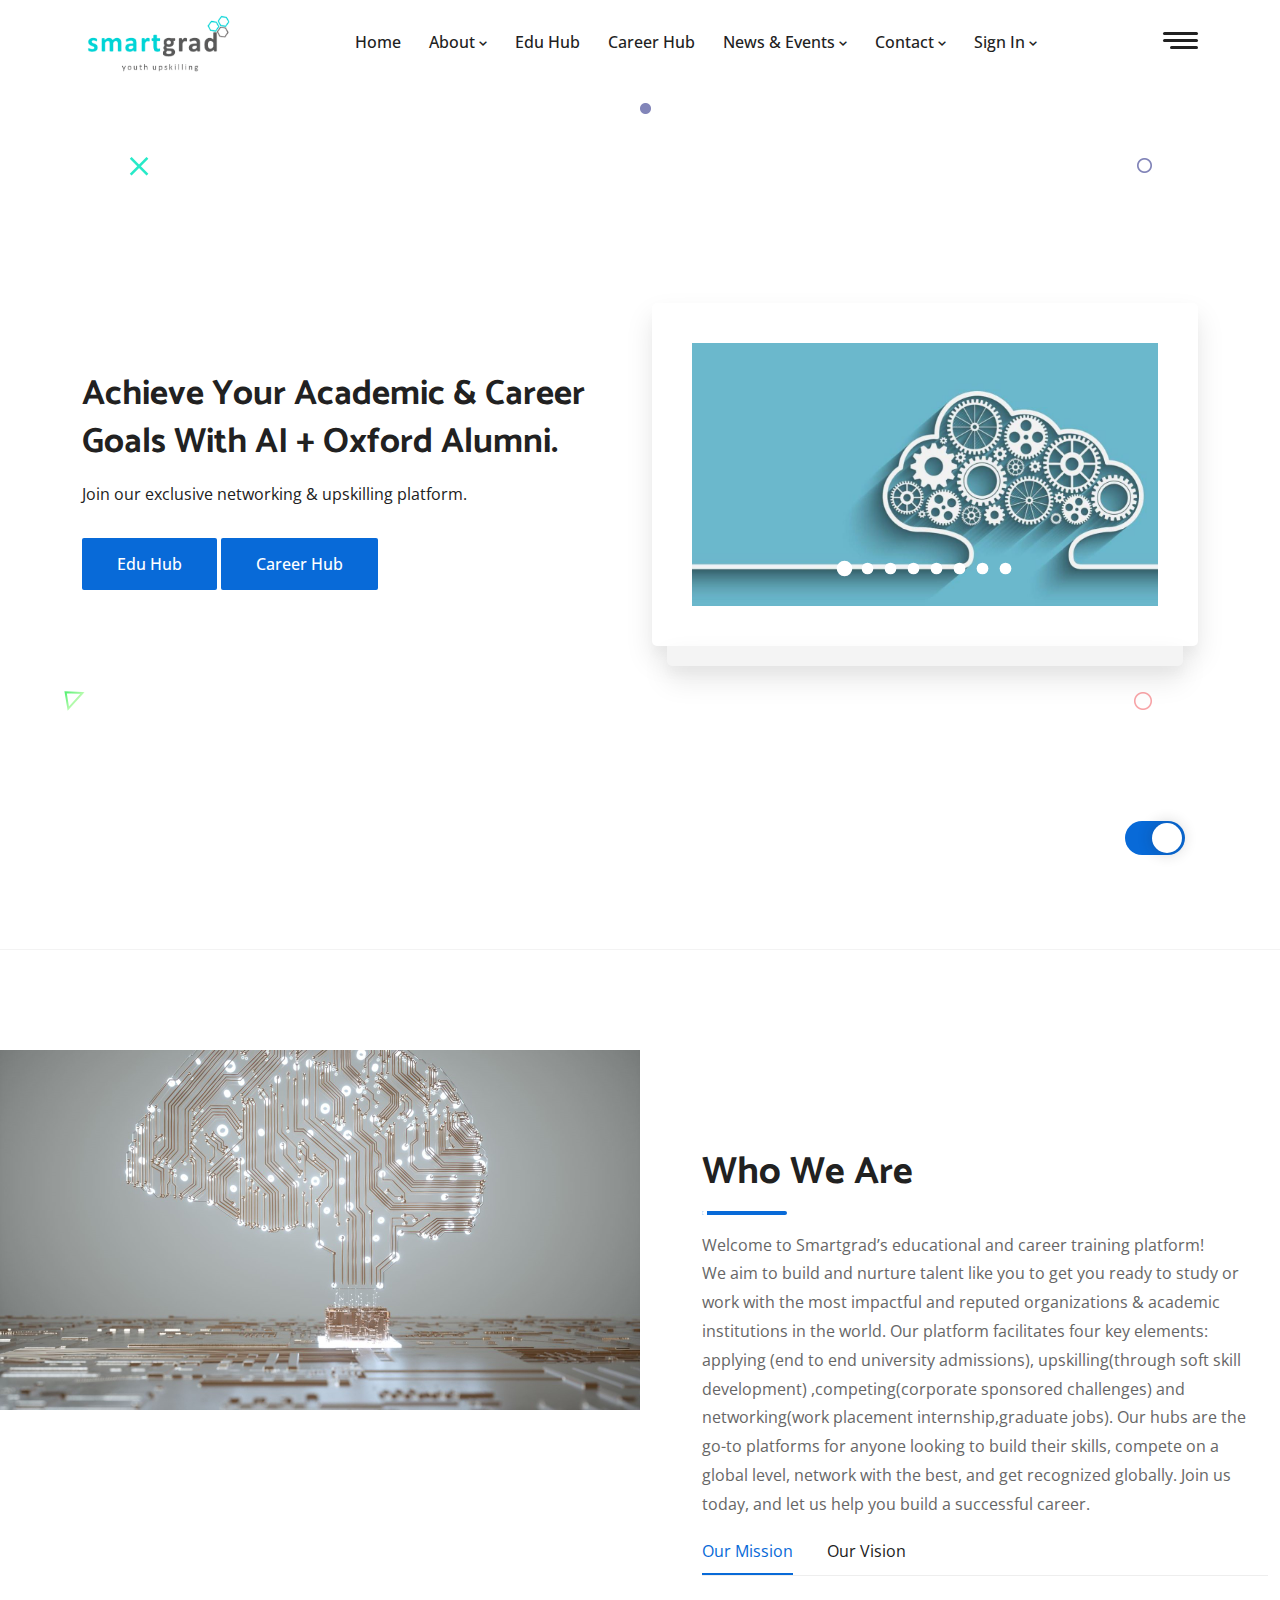
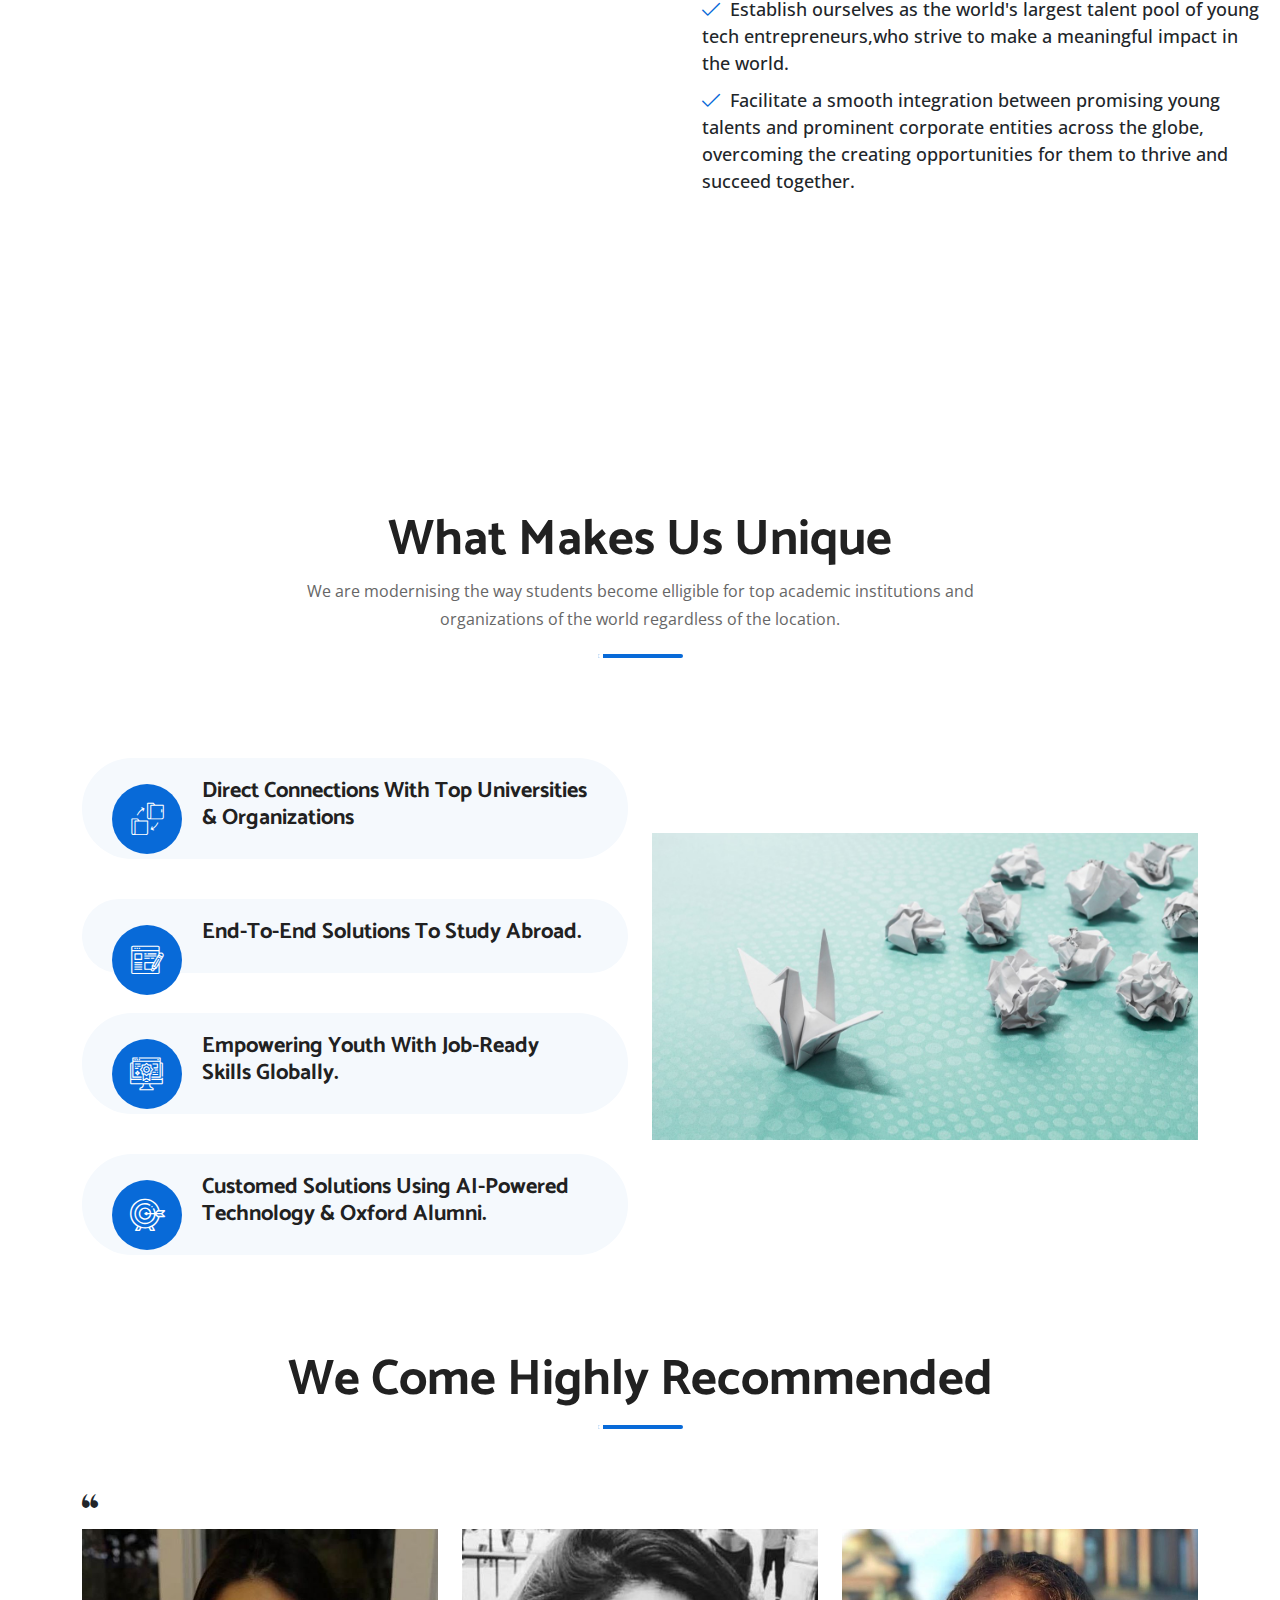
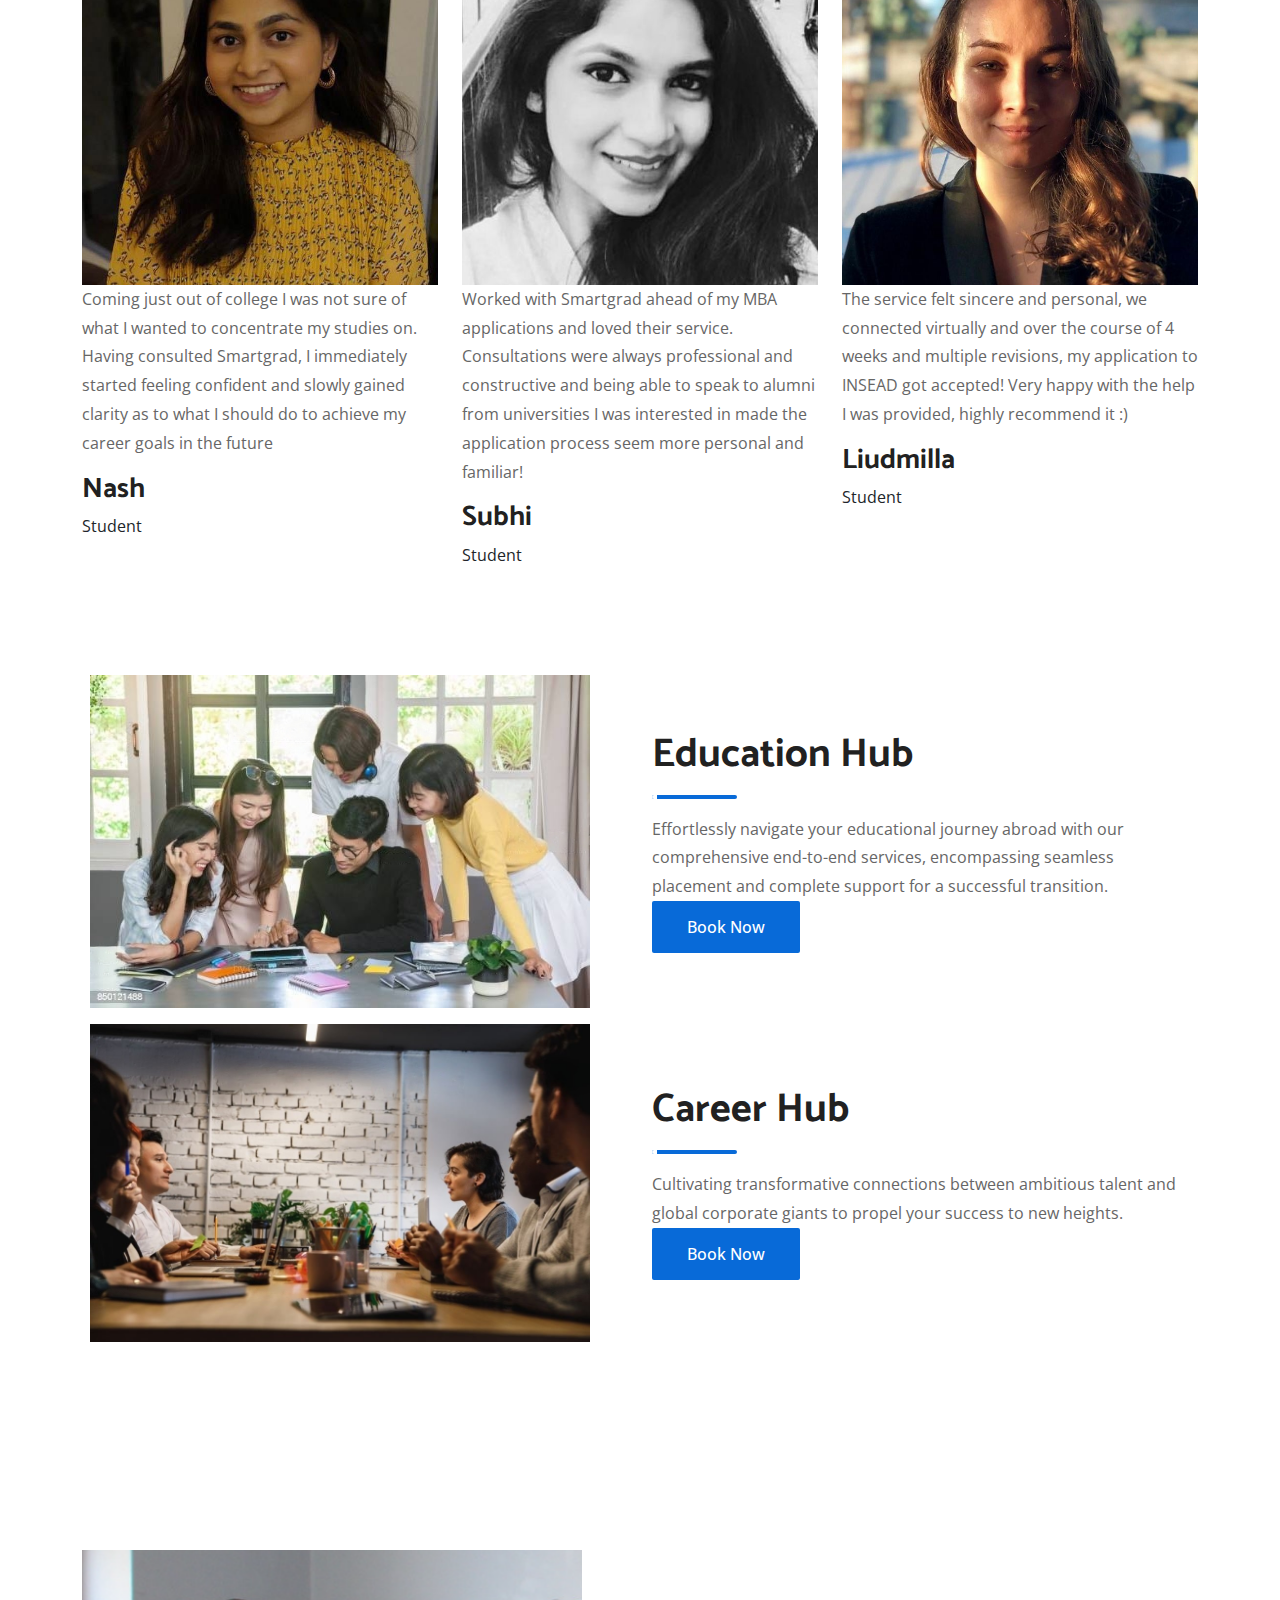
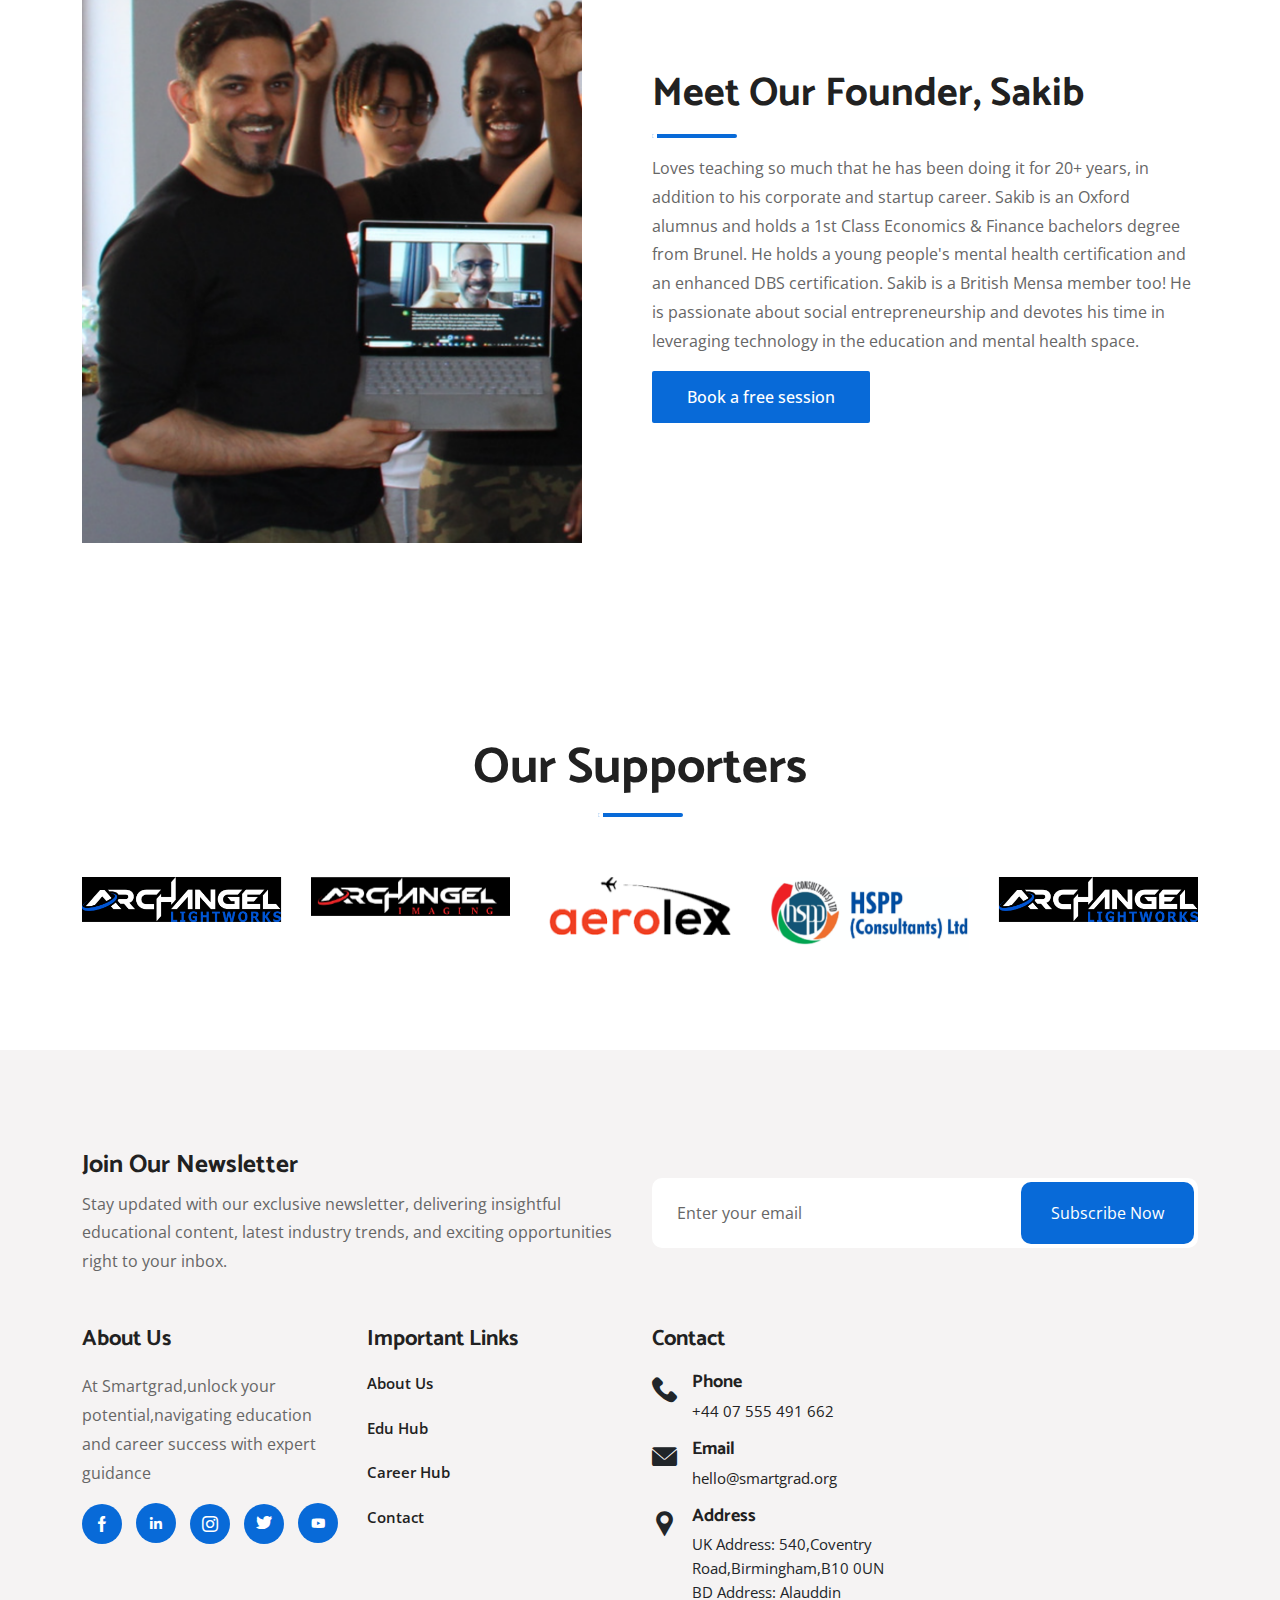
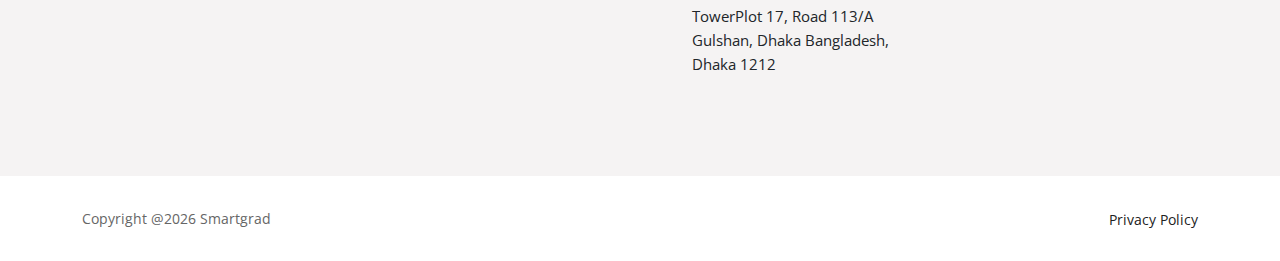
==== commit fc2fb012: "updated" ====
--- a/index.html
+++ b/index.html
@@ -1,914 +1,896 @@
 <!doctype html>
 <html lang="en" class="theme-light">
 <head>
-  <!-- Required meta tags -->
-  <meta charset="utf-8">
-  <meta name="viewport" content="width=device-width, initial-scale=1, shrink-to-fit=no">
-  <!-- Bootstrap CSS -->
-  <link rel="stylesheet" href="assets/css/bootstrap.min.css">
-  <!-- Owl Default CSS -->
-  <link rel="stylesheet" href="assets/css/owl.default.min.css">
-  <!-- Owl Carousel CSS -->
-  <link rel="stylesheet" href="assets/css/owl.carousel.min.css">
-  <!-- Owl Magnific CSS -->
-  <link rel="stylesheet" href="assets/css/magnific-popup.min.css">
-  <!-- Animate CSS -->
-  <link rel="stylesheet" href="assets/css/animate.min.css">
-  <!-- Boxicons CSS -->
-  <link rel="stylesheet" href="assets/css/boxicons.min.css">
-  <!-- Flaticon CSS -->
-  <link rel="stylesheet" href="assets/css/flaticon.css">
-  <!-- Meanmenu CSS -->
-  <link rel="stylesheet" href="assets/css/meanmenu.css">
-  <!-- Odometer CSS-->
-  <link rel="stylesheet" href="assets/css/odometer.min.css">
-  <!-- Style CSS -->
-  <link rel="stylesheet" href="assets/css/style.css">
-  <!-- RTL CSS -->
-  <link rel="stylesheet" href="assets/css/dark.css">
-  <!-- Responsive CSS -->
-  <link rel="stylesheet" href="assets/css/responsive.css">
-
-  <title>Smartgrad</title>
-
-  <link rel="icon" type="image/png" href="assets/img/favicon.png">
+    <!-- Required meta tags -->
+    <meta charset="utf-8">
+    <meta name="viewport" content="width=device-width, initial-scale=1, shrink-to-fit=no">
+    <!-- Bootstrap CSS -->
+    <link rel="stylesheet" href="assets/css/bootstrap.min.css">
+    <!-- Owl Default CSS -->
+    <link rel="stylesheet" href="assets/css/owl.default.min.css">
+    <!-- Owl Carousel CSS -->
+    <link rel="stylesheet" href="assets/css/owl.carousel.min.css">
+    <!-- Owl Magnific CSS -->
+    <link rel="stylesheet" href="assets/css/magnific-popup.min.css">
+    <!-- Animate CSS -->
+    <link rel="stylesheet" href="assets/css/animate.min.css">
+    <!-- Boxicons CSS -->
+    <link rel="stylesheet" href="assets/css/boxicons.min.css">
+    <!-- Flaticon CSS -->
+    <link rel="stylesheet" href="assets/css/flaticon.css">
+    <!-- Meanmenu CSS -->
+    <link rel="stylesheet" href="assets/css/meanmenu.css">
+    <!-- Odometer CSS-->
+    <link rel="stylesheet" href="assets/css/odometer.min.css">
+    <!-- Style CSS -->
+    <link rel="stylesheet" href="assets/css/style.css">
+    <!-- RTL CSS -->
+    <link rel="stylesheet" href="assets/css/dark.css">
+    <!-- Responsive CSS -->
+    <link rel="stylesheet" href="assets/css/responsive.css">
+
+    <title>Smartgrad</title>
+    <!-- favicon -->
+    <link rel="apple-touch-icon" sizes="180x180" href="assets/apple-touch-icon.png">
+    <link rel="icon" type="image/png" sizes="32x32" href="assets/favicon-32x32.png">
+    <link rel="icon" type="image/png" sizes="16x16" href="assets/favicon-16x16.png">
+    <link rel="manifest" href="/site.webmanifest">
+    <!-- favicon end -->
 </head>
 
 <body>
 
 <!-- Start Preloader Area -->
 <div class="preloader">
-  <div class="preloader">
-    <span></span>
-    <span></span>
-  </div>
+    <div class="preloader">
+        <span></span>
+        <span></span>
+    </div>
 </div>
 <!-- End Preloader Area -->
 
 <!-- Start Navbar Area -->
 <div class="navbar-area navbar-two">
-  <div class="fria-responsive-nav">
-    <div class="container">
-      <div class="fria-responsive-menu">
-        <div class="logo">
-          <a href="index.html">
-            <img src="assets/image/logo/logo.png" class="black-logo" alt="image" width="150" height="25">
-            <img src="assets/img/logo-2.png" class="white-logo" alt="image">
-          </a>
-        </div>
-      </div>
-    </div>
-  </div>
-  <div class="fria-nav">
-    <div class="container">
-      <nav class="navbar navbar-expand-md navbar-light">
-        <a class="navbar-brand" href="index.html">
-          <img src="assets/image/logo/logo.png" class="black-logo" alt="logo" width="150" height="25">
-          <img src="assets/img/logo-2.png" class="white-logo" alt="image">
-        </a>
-
-        <div class="collapse navbar-collapse mean-menu" id="navbarSupportedContent">
-          <ul class="navbar-nav">
-            <li class="nav-item">
-              <a href="index.html" class="nav-link">
-                Home
-              </a>
-            </li>
-
-            <li class="nav-item">
-              <a href="about.html" class="nav-link">
-                About
-                <i class='bx bx-chevron-down'></i>
-              </a>
-              <ul class="dropdown-menu">
-                <li class="nav-item">
-                  <a href="about.html#team" class="nav-link">
-                    Team
-                  </a>
-                </li>
-                <li class="nav-item">
-                  <a href="about.html#why-us" class="nav-link">
-                    Why Us
-                  </a>
-                </li>
-                <li class="nav-item">
-                  <a href="about.html#testimonials" class="nav-link">
-                    Testimonials
-                  </a>
-                </li>
-                <li class="nav-item">
-                  <a href="about.html#partners" class="nav-link">
-                    Our Partners
-                  </a>
-                </li>
-                <li class="nav-item">
-                  <a href="privacy-policy.html" class="nav-link">
-                    Privacy Policy
-                  </a>
-                </li>
-              </ul>
-            </li>
-
-            <li class="nav-item">
-              <a href="edu-hub.html" class="nav-link">
-                Edu Hub
-              </a>
-            </li>
-
-            <li class="nav-item">
-              <a href="career-hub.html" class="nav-link">
-                Career Hub
-              </a>
-            </li>
-            <li class="nav-item">
-              <a href="event.html" class="nav-link">
-                News & Events
-                <i class='bx bx-chevron-down'></i>
-              </a>
-              <ul class="dropdown-menu">
-                <li class="nav-item">
-                  <a href="event.html#upcoming-events" class="nav-link">
-                    Upcoming Events
-                  </a>
-                </li>
-                <li class="nav-item">
-                  <a href="event.html#news" class="nav-link">
-                    News
-                  </a>
-                </li>
-              </ul>
-            </li>
-            <li class="nav-item">
-              <a href="contact.html" class="nav-link">
-                Contact
-                <i class='bx bx-chevron-down'></i>
-              </a>
-              <ul class="dropdown-menu">
-                <li class="nav-item">
-                  <a href="faq.html" class="nav-link">
-                    FAQ
-                  </a>
-                </li>
-              </ul>
-            </li>
-            <li class="nav-item">
-              <a href="sign-in.html" class="nav-link">
-                Sign in
-                <i class='bx bx-chevron-down'></i>
-              </a>
-              <ul class="dropdown-menu">
-                <li class="nav-item">
-                  <a href="sign-in.html?for=education" class="nav-link">
-                    Sign in for Education
-                  </a>
-                </li>
-
-                <li class="nav-item">
-                  <a href="sign-in.html?for=career" class="nav-link">
-                    Sign in for Career
-                  </a>
-                </li>
-              </ul>
-            </li>
-          </ul>
-
-          <div class="others-options">
-            <div class="burger-menu">
-              <span></span>
-              <span></span>
-              <span></span>
-            </div>
-          </div>
-        </div>
-      </nav>
-    </div>
-  </div>
+    <div class="fria-responsive-nav">
+        <div class="container">
+            <div class="fria-responsive-menu">
+                <div class="logo">
+                    <a href="index.html">
+                        <img src="assets/image/logo/logo.png" class="black-logo logo-custom" alt="image">
+                        <img src="assets/image/logo/logo.png" class="white-logo" alt="image">
+                    </a>
+                </div>
+            </div>
+        </div>
+    </div>
+    <div class="fria-nav">
+        <div class="container">
+            <nav class="navbar navbar-expand-md navbar-light">
+                <a class="navbar-brand" href="index.html">
+                    <img src="assets/image/logo/logo.png" class="black-logo logo-custom" alt="logo">
+                    <img src="assets/image/logo/logo.png" class="white-logo logo-custom" alt="image">
+                </a>
+
+                <div class="collapse navbar-collapse mean-menu" id="navbarSupportedContent">
+                    <ul class="navbar-nav">
+                        <li class="nav-item">
+                            <a href="index.html" class="nav-link">
+                                Home
+                            </a>
+                        </li>
+
+                        <li class="nav-item">
+                            <a href="about.html" class="nav-link">
+                                About
+                                <i class='bx bx-chevron-down'></i>
+                            </a>
+                            <ul class="dropdown-menu">
+                                <li class="nav-item">
+                                    <a href="about.html#team" class="nav-link">
+                                        Team
+                                    </a>
+                                </li>
+                                <li class="nav-item">
+                                    <a href="about.html#why-us" class="nav-link">
+                                        Why Us
+                                    </a>
+                                </li>
+                                <li class="nav-item">
+                                    <a href="about.html#testimonials" class="nav-link">
+                                        Testimonials
+                                    </a>
+                                </li>
+                                <li class="nav-item">
+                                    <a href="about.html#partners" class="nav-link">
+                                        Our Partners
+                                    </a>
+                                </li>
+                                <li class="nav-item">
+                                    <a href="privacy-policy.html" class="nav-link">
+                                        Privacy Policy
+                                    </a>
+                                </li>
+                            </ul>
+                        </li>
+
+                        <li class="nav-item">
+                            <a href="edu-hub.html" class="nav-link">
+                                Edu Hub
+                            </a>
+                        </li>
+
+                        <li class="nav-item">
+                            <a href="career-hub.html" class="nav-link">
+                                Career Hub
+                            </a>
+                        </li>
+                        <li class="nav-item">
+                            <a href="event.html" class="nav-link">
+                                News & Events
+                                <i class='bx bx-chevron-down'></i>
+                            </a>
+                            <ul class="dropdown-menu">
+                                <li class="nav-item">
+                                    <a href="event.html#upcoming-events" class="nav-link">
+                                        Upcoming Events
+                                    </a>
+                                </li>
+                                <li class="nav-item">
+                                    <a href="event.html#news" class="nav-link">
+                                        News
+                                    </a>
+                                </li>
+                            </ul>
+                        </li>
+                        <li class="nav-item">
+                            <a href="contact.html" class="nav-link">
+                                Contact
+                                <i class='bx bx-chevron-down'></i>
+                            </a>
+                            <ul class="dropdown-menu">
+                                <li class="nav-item">
+                                    <a href="contact.html" class="nav-link">
+                                        Contact
+                                    </a>
+                                </li>
+
+                                <li class="nav-item">
+                                    <a href="faq.html" class="nav-link">
+                                        FAQ
+                                    </a>
+                                </li>
+                            </ul>
+                        </li>
+                        <li class="nav-item">
+                            <a href="sign-in.html" class="nav-link">
+                                Sign in
+                                <i class='bx bx-chevron-down'></i>
+                            </a>
+                            <ul class="dropdown-menu">
+                                <li class="nav-item">
+                                    <a href="sign-in.html?for=education" class="nav-link">
+                                        Sign in for Education
+                                    </a>
+                                </li>
+
+                                <li class="nav-item">
+                                    <a href="sign-in.html?for=career" class="nav-link">
+                                        Sign in for Career
+                                    </a>
+                                </li>
+                            </ul>
+                        </li>
+                    </ul>
+
+                    <div class="others-options">
+                        <div class="burger-menu">
+                            <span></span>
+                            <span></span>
+                            <span></span>
+                        </div>
+                    </div>
+                </div>
+            </nav>
+        </div>
+    </div>
 </div>
 <!-- End Navbar Area -->
 
 <!-- Sidebar Modal -->
 <div class="sidebar-modal">
-  <div class="sidebar-modal-inner">
-    <div class="sidebar-about-area">
-      <div class="title">
-        <h2>About Us</h2>
-        <p>We believe brand interaction is key in communication. Real innovations and a positive customer experience are the heart of successful communication. No fake products and services. The customer is king, their lives and needs are the inspiration.</p>
-      </div>
-    </div>
-
-    <div class="sidebar-contact-feed">
-      <h2>Contact</h2>
-      <div class="contact-form">
-        <form id="contactForm">
-          <div class="row">
-            <div class="col-lg-12 col-md-12">
-              <div class="form-group">
-                <input type="text" name="name" id="name" class="form-control" required data-error="Please enter your name" placeholder="Your Name">
-                <div class="help-block with-errors"></div>
-              </div>
-            </div>
-
-            <div class="col-lg-12 col-md-12">
-              <div class="form-group">
-                <input type="email" name="email" id="email" class="form-control" required data-error="Please enter your email" placeholder="Your Email">
-                <div class="help-block with-errors"></div>
-              </div>
-            </div>
-
-            <div class="col-lg-12 col-md-12">
-              <div class="form-group">
-                <input type="text" name="phone_number" id="phone_number" required data-error="Please enter your number" class="form-control" placeholder="Your Phone">
-                <div class="help-block with-errors"></div>
-              </div>
-            </div>
-
-            <div class="col-lg-12 col-md-12">
-              <div class="form-group">
-                <input type="text" name="msg_subject" id="msg_subject" class="form-control" required data-error="Please enter your subject" placeholder="Your Subject">
-                <div class="help-block with-errors"></div>
-              </div>
-            </div>
-
-            <div class="col-lg-12 col-md-12">
-              <div class="form-group">
-                <textarea name="message" class="form-control" id="message" cols="30" rows="6" required data-error="Write your message" placeholder="Your Message"></textarea>
-                <div class="help-block with-errors"></div>
-              </div>
-            </div>
-
-            <div class="col-lg-12 col-md-12">
-              <div class="send-btn">
-                <button type="submit" class="send-btn-one">
-                  Send Message
-                </button>
-
-                <div id="msgSubmit" class="h3 text-center hidden"></div>
-                <div class="clearfix"></div>
-              </div>
-            </div>
-          </div>
-        </form>
-      </div>
-    </div>
-
-    <div class="sidebar-contact-area">
-      <div class="contact-info">
-        <div class="contact-info-content">
-          <h2>
-            <a href="tel:+0881306298615">
-              +088 130 629 8615
-            </a>
-            <span>OR</span>
-            <a href="mailto:fria@gmail.com">
-              fria@gmail.com
-            </a>
-          </h2>
-
-          <ul class="social">
-            <li>
-              <a href="#" target="_blank">
-                <i class="flaticon-facebook"></i>
-              </a>
-            </li>
-            <li>
-              <a href="#" target="_blank">
-                <i class="flaticon-twitter"></i>
-              </a>
-            </li>
-            <li>
-              <a href="#" target="_blank">
-                <i class="flaticon-instagram"></i>
-              </a>
-            </li>
-            <li>
-              <a href="#" target="_blank">
-                <i class="flaticon-pinterest"></i>
-              </a>
-            </li>
-          </ul>
-        </div>
-      </div>
-    </div>
-
-    <span class="close-btn sidebar-modal-close-btn">
+    <div class="sidebar-modal-inner">
+        <div class="sidebar-about-area">
+            <div class="title">
+                <h2>About Us</h2>
+                <p>We are dedicated to developing and supporting your talents so that you are fully prepared to excel in your future studies or career with some of the most renowned and influential organizations and academic institutions worldwide.</p>
+            </div>
+        </div>
+
+        <div class="sidebar-contact-feed">
+            <h2>Contact</h2>
+            <div class="contact-form">
+                <form id="contactForm">
+                    <div class="row">
+                        <div class="col-lg-12 col-md-12">
+                            <div class="form-group">
+                                <input type="text" name="name" id="name" class="form-control" required data-error="Please enter your name" placeholder="Your Name">
+                                <div class="help-block with-errors"></div>
+                            </div>
+                        </div>
+
+                        <div class="col-lg-12 col-md-12">
+                            <div class="form-group">
+                                <input type="email" name="email" id="email" class="form-control" required data-error="Please enter your email" placeholder="Your Email">
+                                <div class="help-block with-errors"></div>
+                            </div>
+                        </div>
+
+                        <div class="col-lg-12 col-md-12">
+                            <div class="form-group">
+                                <input type="text" name="phone_number" id="phone_number" required data-error="Please enter your number" class="form-control" placeholder="Your Phone">
+                                <div class="help-block with-errors"></div>
+                            </div>
+                        </div>
+
+                        <div class="col-lg-12 col-md-12">
+                            <div class="form-group">
+                                <input type="text" name="msg_subject" id="msg_subject" class="form-control" required data-error="Please enter your subject" placeholder="Your Subject">
+                                <div class="help-block with-errors"></div>
+                            </div>
+                        </div>
+
+                        <div class="col-lg-12 col-md-12">
+                            <div class="form-group">
+                                <textarea name="message" class="form-control" id="message" cols="30" rows="6" required data-error="Write your message" placeholder="Your Message"></textarea>
+                                <div class="help-block with-errors"></div>
+                            </div>
+                        </div>
+
+                        <div class="col-lg-12 col-md-12">
+                            <div class="send-btn">
+                                <button type="submit" class="send-btn-one">
+                                    Send Message
+                                </button>
+
+                                <div id="msgSubmit" class="h3 text-center hidden"></div>
+                                <div class="clearfix"></div>
+                            </div>
+                        </div>
+                    </div>
+                </form>
+            </div>
+        </div>
+
+        <div class="sidebar-contact-area">
+            <div class="contact-info">
+                <div class="contact-info-content">
+                    <h2>
+                        <a href="tel:+8801937200200">
+                            +880 1937 200 200
+                        </a>
+                        <span>OR</span>
+                        <a href="mailto:hello@smartgrad.org">
+                            hello@smartgrad.org
+                        </a>
+                    </h2>
+
+                    <ul class="social">
+                        <li>
+                            <a href="#" target="_blank">
+                                <i class="flaticon-facebook"></i>
+                            </a>
+                        </li>
+                        <li>
+                            <a href="#" target="_blank">
+                                <i class="flaticon-twitter"></i>
+                            </a>
+                        </li>
+                        <li>
+                            <a href="#" target="_blank">
+                                <i class="flaticon-instagram"></i>
+                            </a>
+                        </li>
+                        <li>
+                            <a href="#" target="_blank">
+                                <i class="flaticon-pinterest"></i>
+                            </a>
+                        </li>
+                    </ul>
+                </div>
+            </div>
+        </div>
+
+        <span class="close-btn sidebar-modal-close-btn">
                     <i class="flaticon-cancel"></i>
                 </span>
-  </div>
+    </div>
 </div>
 <!-- End Sidebar Modal -->
 
 <!-- Start Banner Area -->
-<div class="main-banner-area-eight">
-  <div class="d-table">
-    <div class="d-table-cell">
-      <div class="container">
-        <div class="row align-items-center">
-          <div class="col-lg-6">
-            <div class="main-banner-content">
-              <h1 style="font-size: 56px">Planning your education/career in tech & entrepreneurship?</h1>
-              <p>Unleash your tech game and inner entrepreneur with Oxford and UCL alumni</p>
-              <div class="banner-btn">
-                <a href="edu-hub.html" class="default-btn">Edu Hub</a>
-                <a href="career-hub.html" class="default-btn">Career Hub</a>
-              </div>
-            </div>
-          </div>
-
-          <div class="col-lg-6">
-            <div class="banner-form">
-              <div>
-                <div class="home-8-sliders owl-carousel  owl-theme">
-                  <img src="assets/image/slider/Slider1-(education).jpeg" alt="" class="img-fluid"/>
-                  <img src="assets/image/slider/slider2-career (option2).jpeg" alt="" class="img-fluid"/>
-                </div>
-              </div>
-            </div>
-          </div>
-        </div>
-      </div>
-    </div>
-  </div>
-
-  <div class="default-shape">
-    <div class="shape-1">
-      <img src="assets/img/shape/4.png" alt="image">
-    </div>
-
-    <div class="shape-2 rotateme">
-      <img src="assets/img/shape/5.svg" alt="image">
-    </div>
-
-    <div class="shape-3">
-      <img src="assets/img/shape/6.svg" alt="image">
-    </div>
-
-    <div class="shape-4">
-      <img src="assets/img/shape/7.png" alt="image">
-    </div>
-
-    <div class="shape-5">
-      <img src="assets/img/shape/8.png" alt="image">
-    </div>
-  </div>
+<div class="main-banner-area-eight mob-m">
+    <div class="d-table">
+        <div class="d-table-cell">
+            <div class="container">
+                <div class="row align-items-center">
+                    <div class="col-lg-6">
+                        <div class="main-banner-content">
+                            <h1 class="banner-font-size"><small>Achieve your academic & career goals with AI + Oxford Alumni.</small></h1>
+                            <p class="lowercase"> Join our exclusive networking & upskilling platform.</p>
+                            <div class="banner-btn">
+                                <a href="edu-hub.html" class="default-btn">Edu Hub</a>
+                                <a href="career-hub.html" class="default-btn">Career Hub</a>
+                            </div>
+                        </div>
+                    </div>
+
+                    <div class="col-lg-6">
+                        <div class="banner-form display-none-mob">
+                            <div>
+                                <div class="home-8-sliders owl-carousel  owl-theme">
+                                    <img src="assets/image/slider/slider-8.jpg" alt="" class="img-fluid"/>
+                                    <img src="assets/image/slider/slider-7.jpg" alt="" class="img-fluid"/>
+                                    <img src="assets/image/slider/slider-6.jpg" alt="" class="img-fluid"/>
+                                    <img src="assets/image/slider/slider-5.jpg" alt="" class="img-fluid"/>
+                                    <img src="assets/image/slider/slider-4.jpg" alt="" class="img-fluid"/>
+                                    <img src="assets/image/slider/slider-3.jpg" alt="" class="img-fluid"/>
+                                    <img src="assets/image/slider/slider-2.jpg" alt="" class="img-fluid"/>
+                                    <img src="assets/image/slider/slider-1.jpg" alt="" class="img-fluid"/>
+                                </div>
+                            </div>
+                        </div>
+                    </div>
+                </div>
+            </div>
+        </div>
+    </div>
+
+    <div class="default-shape">
+        <div class="shape-1">
+            <img src="assets/img/shape/4.png" alt="image">
+        </div>
+
+        <div class="shape-2 rotateme">
+            <img src="assets/img/shape/5.svg" alt="image">
+        </div>
+
+        <div class="shape-3">
+            <img src="assets/img/shape/6.svg" alt="image">
+        </div>
+
+        <div class="shape-4">
+            <img src="assets/img/shape/7.png" alt="image">
+        </div>
+
+        <div class="shape-5">
+            <img src="assets/img/shape/8.png" alt="image">
+        </div>
+    </div>
 </div>
 <!-- End Banner Area -->
 
 <!-- Start About Area -->
 <section class="about-section ptb-100">
-  <div class="container-fluid">
-    <div class="row">
-      <div class="col-lg-6 p-0">
-        <div class="about-image">
-          <img src="assets/img/20669.jpg" alt="image">
-        </div>
-      </div>
-
-      <div class="col-lg-6">
-        <div class="about-tab">
-          <h2>Who we are</h2>
-          <div class="bar"></div>
-          <p>With a team of experienced consultants, Smartgrad offers personalized guidance on college and university admissions, academic and career planning, and educational program development. Our mission is to empower students to achieve their academic and professional goals, and to support educational institutions in creating engaging, effective learning environments. We are committed to excellence, integrity, and innovation in all aspects of our work, and we strive to make a positive impact on education locally and globally.</p>
-
-          <div class="tab about-list-tab">
-            <ul class="tabs">
-              <li>
-                <a href="#">
-                  Our Mission
-                </a>
-              </li>
-              <li>
-                <a href="#">
-                  Our Vision
-                </a>
-              </li>
-            </ul>
-
-            <div class="tab_content">
-              <div class="tabs_item">
-                <ul class="list">
-                  <li>
-                    <i class="flaticon-tick"></i>
-                    Guide students and families with college admissions.
-                  </li>
-
-                  <li>
-                    <i class="flaticon-tick"></i>
-                    Improve curriculum and instruction for educational institutions.
-                  </li>
-
-                  <li>
-                    <i class="flaticon-tick"></i>
-                    Promote international education and cultural exchange.
-                  </li>
-
-                  <li>
-                    <i class="flaticon-tick"></i>
-                    Advance equity and inclusion in education.
-                  </li>
-                </ul>
-              </div>
-
-              <div class="tabs_item">
-                <ul class="list">
-                  <li>
-                    <i class="flaticon-tick"></i>
-                    To be the top choice for students and families seeking education guidance.
-                  </li>
-
-                  <li>
-                    <i class="flaticon-tick"></i>
-                    To revolutionize education by providing innovative solutions to educational institutions.
-                  </li>
-
-                  <li>
-                    <i class="flaticon-tick"></i>
-                    To create a global network of students and educators promoting cultural exchange and collaboration.
-                  </li>
-
-                  <li>
-                    <i class="flaticon-tick"></i>
-                    To promote equitable and inclusive education opportunities for all students.
-                  </li>
-                </ul>
-
-                <p>Lorem ipsum dolor sit amet, consectetur adipiscing elit, sed do eiusmod tempor incididunt ut labore et dolore magna aliqua. Quis ipsum suspendisse ultrices gravida. Risus commodo viverra maecenas accumsan facilisis.</p>
-
-                <a class="default-btn" href="#">
-                  Discover More
-                </a>
-              </div>
-
-              <div class="tabs_item">
-                <div class="text">
-                  <h3>How to generate your Creative Idea With IT Business</h3>
-                </div>
-
-                <ul class="list">
-                  <li>
-                    <i class="flaticon-tick"></i>
-                    The Philosopy of Business Analytics
-                  </li>
-
-                  <li>
-                    <i class="flaticon-tick"></i>
-                    Fast Track Your Business
-                  </li>
-
-                  <li>
-                    <i class="flaticon-tick"></i>
-                    Lies & Damn Lies About Your Business
-                  </li>
-
-                  <li>
-                    <i class="flaticon-tick"></i>
-                    The Ultimate Deal on Business
-                  </li>
-                </ul>
-              </div>
-            </div>
-          </div>
-        </div>
-      </div>
-    </div>
-  </div>
+    <div class="container-fluid">
+        <div class="row">
+            <div class="col-lg-6 p-0">
+                <div class="who-image">
+                    <img src="assets/image/who.jpg" alt="image">
+                </div>
+            </div>
+
+            <div class="col-lg-6">
+                <div class="about-tab">
+                    <h2>Who we are</h2>
+                    <div class="bar"></div>
+                    <p>Welcome to Smartgrad’s educational and career training platform!<br>
+                        We aim to build and nurture talent like you to get you ready to  study or work with the most impactful and reputed organizations & academic institutions in the world.
+                        Our platform facilitates four key elements: applying (end to end university admissions), upskilling(through soft skill development) ,competing(corporate sponsored challenges) and networking(work placement internship,graduate jobs).
+                        Our hubs are the go-to platforms for anyone looking to build their skills, compete on a global level, network with the best, and get recognized globally. Join us today, and let us help you build a successful career.</p>
+
+                    <div class="tab about-list-tab">
+                        <ul class="tabs">
+                            <li>
+                                <a href="#">
+                                    Our Mission
+                                </a>
+                            </li>
+                            <li>
+                                <a href="#">
+                                    Our Vision
+                                </a>
+                            </li>
+                        </ul>
+
+                        <div class="tab_content">
+                            <div class="tabs_item">
+                                <ul class="list">
+                                    <li>
+                                        <i class="flaticon-tick"></i>
+                                        Establish ourselves as  the world's largest talent pool of young tech entrepreneurs,who strive to make a meaningful impact in the world.
+                                    </li>
+
+                                    <li>
+                                        <i class="flaticon-tick"></i>
+                                        Facilitate a smooth integration between promising young talents and prominent corporate entities across the globe, overcoming the creating opportunities for them to thrive and succeed together.
+                                    </li>
+                                </ul>
+                            </div>
+
+                            <div class="tabs_item">
+                                <ul class="list">
+                                    <li>
+                                        <i class="flaticon-tick"></i>
+                                        Overcome the transactional nature of traditional upskilling and networking platforms like LinkedIn,Udemy and Coursera by connecting corporates and potential job-seekers.
+
+                                    </li>
+
+                                    <li>
+                                        <i class="flaticon-tick"></i>
+                                        Ensuring that our students are well-prepared for the challenges of the real world, making us the preferred choice for students and employers alike.
+                                    </li>
+                                </ul>
+
+                                <p>Our commitment is to empower individuals by creating a seamless bridge between aspiring job-seekers and esteemed global corporations, while also facilitating the educational aspirations of students seeking higher studies abroad. With our expertise and extensive network, we strive to unlock boundless opportunities and shape successful futures.</p>
+
+                                <a class="default-btn" href="#">
+                                    Discover More
+                                </a>
+                            </div>
+
+                            <div class="tabs_item">
+                                <div class="text">
+                                    <h3>How to generate your Creative Idea With IT Business</h3>
+                                </div>
+
+                                <ul class="list">
+                                    <li>
+                                        <i class="flaticon-tick"></i>
+                                        The Philosopy of Business Analytics
+                                    </li>
+
+                                    <li>
+                                        <i class="flaticon-tick"></i>
+                                        Fast Track Your Business
+                                    </li>
+
+                                    <li>
+                                        <i class="flaticon-tick"></i>
+                                        Lies & Damn Lies About Your Business
+                                    </li>
+
+                                    <li>
+                                        <i class="flaticon-tick"></i>
+                                        The Ultimate Deal on Business
+                                    </li>
+                                </ul>
+                            </div>
+                        </div>
+                    </div>
+                </div>
+            </div>
+        </div>
+    </div>
 </section>
 <!-- End About Area -->
 
 <!-- Start Choose Area -->
 <section class="choose-section ptb-100">
-  <div class="container">
-    <div class="section-title">
-      <h2>Why Choose us</h2>
-      <p>Our team's exceptional educational backgrounds, including an Oxford and UCL alumni, provide us with a unique perspective and a wealth of experience to help guide you towards success in your academic pursuits.</p>
-      <div class="bar"></div>
-    </div>
-
-    <div class="row align-items-center">
-      <div class="col-lg-6">
-        <div class="choose-content">
-          <div class="icon">
-            <i class="flaticon-shared-folder"></i>
-          </div>
-          <h3>Consulting</h3>
-          <p>Excellent guidance and support for educational endeavors.</p>
-        </div>
-
-        <div class="choose-content">
-          <div class="icon">
-            <i class="flaticon-blog"></i>
-          </div>
-          <h3>Educational Planning</h3>
-          <p>Tailored guidance and support to help you achieve your academic goals </p>
-        </div>
-
-        <div class="choose-content">
-          <div class="icon">
-            <i class="flaticon-quality"></i>
-          </div>
-          <h3>College application assistance</h3>
-          <p>Personalized support to students during the college application process.</p>
-        </div>
-
-        <div class="choose-content">
-          <div class="icon">
-            <i class="flaticon-target"></i>
-          </div>
-          <h3>Career counseling </h3>
-          <p>Guidance on career opportunities and assist students in exploring various career paths.</p>
-        </div>
-      </div>
-
-      <div class="col-lg-6">
-        <div class="choose-image">
-          <img src="assets/image/Why-Choose-Us.jpeg" alt="image">
-        </div>
-      </div>
-    </div>
-  </div>
+    <div class="container">
+        <div class="section-title">
+            <h2>What makes us unique</h2>
+            <p>We are modernising the way students become elligible for top academic institutions and organizations of the world regardless of the location.</p>
+            <div class="bar"></div>
+        </div>
+
+        <div class="row align-items-center">
+            <div class="col-lg-6">
+                <div class="choose-content">
+                    <div class="icon">
+                        <i class="flaticon-shared-folder"></i>
+                    </div>
+                    <h3>Direct connections with top universities & organizations</h3>
+                </div>
+
+                <div class="choose-content">
+                    <div class="icon">
+                        <i class="flaticon-blog"></i>
+                    </div>
+                    <h3>End-to-end solutions to study abroad.</h3>
+                </div>
+
+                <div class="choose-content">
+                    <div class="icon">
+                        <i class="flaticon-quality"></i>
+                    </div>
+                    <h3>Empowering youth with job-ready skills globally.</h3>
+                </div>
+
+                <div class="choose-content">
+                    <div class="icon">
+                        <i class="flaticon-target"></i>
+                    </div>
+                    <h3>Customed solutions using AI-powered technology & Oxford alumni.</h3>
+                </div>
+            </div>
+
+            <div class="col-lg-6">
+                <div class="choose-image">
+                    <img src="assets/image/why-choose-us.jpg" alt="image">
+                </div>
+            </div>
+        </div>
+    </div>
 </section>
 <!-- End Choose Area -->
 
 <!-- Start Clients Area -->
 <section class="clients-section">
-  <div class="container">
-    <div class="section-title">
-      <h2>We come highly recommended</h2>
-      <div class="bar"></div>
-    </div>
-
-    <div class="clients-slider owl-carousel owl-theme">
-      <div class="clients-item">
-        <div class="icon mb-3">
-          <i class="flaticon-left-quotes-sign"></i>
-        </div>
-        <iframe width="560" height="315" src="https://www.youtube.com/embed/M59LFMM6kro" title="YouTube video player" frameborder="0" allow="accelerometer; autoplay; clipboard-write; encrypted-media; gyroscope; picture-in-picture; web-share" allowfullscreen></iframe>
-        <p>We have taught Entrepreneurship, ICT & Business Studies at Lloyd Williamson Schools,  Ladbroke Grove, London.</p>
-      </div>
-
-      <div class="clients-item">
-        <div class="icon  mb-3">
-          <i class="flaticon-left-quotes-sign"></i>
-        </div>
-        <div class="row">
-          <div class="col-md-4 col-sm-12">
-            <img src="assets/img/clients/client1.jpeg" width="400" height="600"/>
-            <p>Coming just out of college I was not sure of what I wanted to concentrate my studies on. Having consulted Smartgrad, I immediately started feeling confident and slowly gained clarity as to what I should do to achieve my career goals in the future</p>
-            <div class="clients-content">
-              <h3>Nash</h3>
-              <span>Student</span>
-            </div>
-          </div>
-          <div class="col-md-4 col-sm-12">
-            <img src="assets/img/clients/client2.jpeg" width="400" height="600"/>
-            <p>Worked with Smartgrad ahead of my MBA applications and loved their service. Consultations were always professional and constructive and being able to speak to alumni from universities I was interested in made the application process seem more personal and familiar!</p>
-            <div class="clients-content">
-              <h3>Subhi</h3>
-              <span>Student</span>
-            </div>
-          </div>
-          <div class="col-md-4 col-sm-12">
-            <img src="assets/img/clients/client3.jpeg" width="400" height="600"/>
-            <p>The service felt sincere and personal, we connected virtually and over the course of 4 weeks and multiple revisions, my application to INSEAD got accepted! Very happy with the help I was provided, highly recommend it :)</p>
-            <div class="clients-content">
-              <h3>Liudmilla</h3>
-              <span>Student</span>
-            </div>
-          </div>
-        </div>
-      </div>
-    </div>
-  </div>
+    <div class="container">
+        <div class="section-title">
+            <h2>We come highly recommended</h2>
+            <div class="bar"></div>
+        </div>
+
+        <div class="clients-item">
+            <div class="icon  mb-3">
+                <i class="flaticon-left-quotes-sign"></i>
+            </div>
+            <div class="row">
+                <div class="col-md-4 col-sm-12">
+                    <img src="assets/img/clients/client1.jpeg" width="400" height="600"/>
+                    <p>Coming just out of college I was not sure of what I wanted to concentrate my studies on. Having consulted Smartgrad, I immediately started feeling confident and slowly gained clarity as to what I should do to achieve my career goals in the future</p>
+                    <div class="clients-content">
+                        <h3>Nash</h3>
+                        <span>Student</span>
+                    </div>
+                </div>
+                <div class="col-md-4 col-sm-12">
+                    <img src="assets/img/clients/client2.jpeg" width="400" height="600"/>
+                    <p>Worked with Smartgrad ahead of my MBA applications and loved their service. Consultations were always professional and constructive and being able to speak to alumni from universities I was interested in made the application process seem more personal and familiar!</p>
+                    <div class="clients-content">
+                        <h3>Subhi</h3>
+                        <span>Student</span>
+                    </div>
+                </div>
+                <div class="col-md-4 col-sm-12">
+                    <img src="assets/img/clients/client3.jpeg" width="400" height="600"/>
+                    <p>The service felt sincere and personal, we connected virtually and over the course of 4 weeks and multiple revisions, my application to INSEAD got accepted! Very happy with the help I was provided, highly recommend it :)</p>
+                    <div class="clients-content">
+                        <h3>Liudmilla</h3>
+                        <span>Student</span>
+                    </div>
+                </div>
+            </div>
+        </div>
+    </div>
 </section>
 <!-- End Clients Area -->
 
 <!--        start career hub and edu hub area-->
 <section class="development-area ptb-100">
-  <div class="container">
-    <div class="row align-items-center p-2">
-      <div class="col-lg-6">
-        <div class="development-image">
-          <img src="assets/image/edu-hub/Education-Hub.jpeg" alt="image" class="img-fluid" width="500" height="500">
-        </div>
-      </div>
-
-      <div class="col-lg-6">
-        <div class="development-text">
-          <h3>Education Hub</h3>
-          <div class="bar"></div>
-          <p>Innovate your way to success with our cutting-edge tech and entrepreneurship resources.</p>
-        </div>
-        <!-- Calendly link widget begin -->
-        <link href="https://assets.calendly.com/assets/external/widget.css" rel="stylesheet">
-        <script src="https://assets.calendly.com/assets/external/widget.js" type="text/javascript" async></script>
-        <a href="" class="default-btn" onclick="Calendly.initPopupWidget({url: 'https://calendly.com/hello-oqk'});return false;">
-          Book Now
-        </a>
-        <!-- Calendly link widget end -->
-      </div>
-    </div>
-    <div class="row align-items-center p-2">
-      <div class="col-lg-6">
-        <div class="development-image">
-          <img src="assets/image/career-hub/career-hub.jpeg" alt="image" class="img-fluid" width="500" height="500">
-        </div>
-      </div>
-
-      <div class="col-lg-6">
-        <div class="development-text">
-          <h3>Career Hub</h3>
-          <div class="bar"></div>
-          <p>Innovate your way to success with our cutting-edge tech and entrepreneurship resources.</p>
-        </div>
-
-        <!-- Calendly link widget begin -->
-        <link href="https://assets.calendly.com/assets/external/widget.css" rel="stylesheet">
-        <script src="https://assets.calendly.com/assets/external/widget.js" type="text/javascript" async></script>
-        <a href="" class="default-btn" onclick="Calendly.initPopupWidget({url: 'https://calendly.com/hello-oqk'});return false;">
-          Book Now
-        </a>
-        <!-- Calendly link widget end -->
-      </div>
-    </div>
-  </div>
+    <div class="container">
+        <div class="row align-items-center p-2">
+            <div class="col-lg-6">
+                <div class="development-image">
+                    <img src="assets/image/edu-hub/Education-Hub.jpeg" alt="image" class="img-fluid" width="500" height="500">
+                </div>
+            </div>
+
+            <div class="col-lg-6">
+                <div class="development-text">
+                    <h3>Education Hub</h3>
+                    <div class="bar"></div>
+                    <p>Effortlessly navigate your educational journey abroad with our comprehensive end-to-end services, encompassing seamless placement and complete support for a successful transition.</p>
+                </div>
+                <!-- Calendly link widget begin -->
+                <link href="https://assets.calendly.com/assets/external/widget.css" rel="stylesheet">
+                <script src="https://assets.calendly.com/assets/external/widget.js" type="text/javascript" async></script>
+                <a href="" class="default-btn" onclick="Calendly.initPopupWidget({url: 'https://calendly.com/hello-oqk'});return false;">
+                    Book Now
+                </a>
+                <!-- Calendly link widget end -->
+            </div>
+        </div>
+        <div class="row align-items-center p-2">
+            <div class="col-lg-6">
+                <div class="development-image">
+                    <img src="assets/image/career-hub/career-hub.jpeg" alt="image" class="img-fluid" width="500" height="500">
+                </div>
+            </div>
+
+            <div class="col-lg-6">
+                <div class="development-text">
+                    <h3>Career Hub</h3>
+                    <div class="bar"></div>
+                    <p>Cultivating transformative connections between ambitious talent and global corporate giants to propel your success to new heights.</p>
+                </div>
+
+                <!-- Calendly link widget begin -->
+                <link href="https://assets.calendly.com/assets/external/widget.css" rel="stylesheet">
+                <script src="https://assets.calendly.com/assets/external/widget.js" type="text/javascript" async></script>
+                <a href="" class="default-btn" onclick="Calendly.initPopupWidget({url: 'https://calendly.com/hello-oqk'});return false;">
+                    Book Now
+                </a>
+                <!-- Calendly link widget end -->
+            </div>
+        </div>
+    </div>
 </section>
 <!--        end career hub and edu hub area-->
 
 <!--        start showcase area-->
 <section class="development-area ptb-100">
-  <div class="container">
-    <div class="row align-items-center">
-      <div class="col-lg-6">
-        <div class="development-image">
-          <img src="assets/Screenshot 2023-04-19 174519.png" alt="image" class="img-fluid" width="500" height="500">
-        </div>
-      </div>
-
-      <div class="col-lg-6">
-        <div class="development-text">
-          <h3>Meet Sakib,</h3>
-          <h3>the Chief Educator!</h3>
-          <div class="bar"></div>
-          <p>Loves teaching so much that he has been doing it for 20+ years, in addition to his corporate and startup career.
-            Sakib is an Oxford alumnus and holds a 1st Class Economics & Finance bachelors degree from Brunel.
-            He holds a young people's mental health certification and an enhanced DBS certification. Sakib is a British Mensa member too!
-            He is passionate about social entrepreneurship and devotes his time in leveraging technology in the education and mental health space.</p>
-          <!-- Calendly link widget begin -->
-          <link href="https://assets.calendly.com/assets/external/widget.css" rel="stylesheet">
-          <script src="https://assets.calendly.com/assets/external/widget.js" type="text/javascript" async></script>
-          <a href="#" class="default-btn animated fadeInDown" onclick="Calendly.initPopupWidget({url: 'https://calendly.com/sakib-smartgrad'});return false;">
-            Book a free session
-            <span style="opacity: 1;" class="animated fadeInUp"></span>
-          </a>
-          <!-- Calendly link widget end -->
-        </div>
-      </div>
-    </div>
-  </div>
+    <div class="container">
+        <div class="row align-items-center">
+            <div class="col-lg-6">
+                <div class="development-image">
+                    <img src="assets/Screenshot 2023-04-19 174519.png" alt="image" class="img-fluid" width="500" height="500">
+                </div>
+            </div>
+
+            <div class="col-lg-6">
+                <div class="development-text">
+                    <h3>Meet our founder, Sakib</h3>
+                    <div class="bar"></div>
+                    <p>Loves teaching so much that he has been doing it for 20+ years, in addition to his corporate and startup career.
+                        Sakib is an Oxford alumnus and holds a 1st Class Economics & Finance bachelors degree from Brunel.
+                        He holds a young people's mental health certification and an enhanced DBS certification. Sakib is a British Mensa member too!
+                        He is passionate about social entrepreneurship and devotes his time in leveraging technology in the education and mental health space.</p>
+                    <!-- Calendly link widget begin -->
+                    <link href="https://assets.calendly.com/assets/external/widget.css" rel="stylesheet">
+                    <script src="https://assets.calendly.com/assets/external/widget.js" type="text/javascript" async></script>
+                    <a href="#" class="default-btn animated fadeInDown" onclick="Calendly.initPopupWidget({url: 'https://calendly.com/sakib-smartgrad'});return false;">
+                        Book a free session
+                        <span style="opacity: 1;" class="animated fadeInUp"></span>
+                    </a>
+                    <!-- Calendly link widget end -->
+                </div>
+            </div>
+        </div>
+    </div>
 </section>
 <!--        end showcase area-->
 
 <!-- Start Partner Section -->
-<div id="partners" class="partner-section ptb-100">
-  <div class="container">
-    <div class="section-title">
-      <h2>Our Partners</h2>
-      <div class="bar"></div>
-    </div>
-    <div class="partner-slider owl-carousel owl-theme">
-      <div class="partner-item">
-        <a href="#">
-          <img src="assets/img/partner/1.png" alt="partner">
-        </a>
-      </div>
-      <div class="partner-item">
-        <a href="#">
-          <img src="assets/img/partner/2.png" alt="partner">
-        </a>
-      </div>
-      <div class="partner-item">
-        <a href="#">
-          <img src="assets/img/partner/3.png" alt="partner">
-        </a>
-      </div>
-      <div class="partner-item">
-        <a href="#">
-          <img src="assets/img/partner/4.png" alt="partner">
-        </a>
-      </div>
-      <div class="partner-item">
-        <a href="#">
-          <img src="assets/img/partner/5.png" alt="partner">
-        </a>
-      </div>
-    </div>
-  </div>
+<div id="partner" class="partner-section ptb-100">
+    <div class="container">
+        <div class="section-title">
+            <h2>Our Supporters</h2>
+            <div class="bar"></div>
+        </div>
+        <div class="partner-slider owl-carousel owl-theme">
+            <div class="partner-item">
+                <a href="#">
+                    <img src="assets/img/supporters/archangel_lightworks.png" alt="supporters">
+                </a>
+            </div>
+            <div class="partner-item">
+                <a href="#">
+                    <img src="assets/img/supporters/imaging.png" alt="partner">
+                </a>
+            </div>
+            <div class="partner-item">
+                <a href="#">
+                    <img src="assets/img/supporters/bd.png" alt="partner">
+                </a>
+            </div>
+            <div class="partner-item">
+                <a href="#">
+                    <img src="assets/img/supporters/hspp.jpg" alt="partner">
+                </a>
+            </div>
+        </div>
+    </div>
 </div>
-<!-- End Partner Section -->
-
-<!-- Start Footer Area -->
-<section class="footer-section pt-100 pb-70">
-  <div class="container">
-    <div class="subscribe-area">
-      <div class="row align-items-center">
-        <div class="col-lg-6 col-md-6">
-          <div class="subscribe-content">
-            <h2>Join Our Newsletter</h2>
-            <p>News letter dolor sit amet, consectetur adipiscing elit, sed do eiusmod tempor incididunt.</p>
-          </div>
-        </div>
-
-        <div class="col-lg-6 col-md-6">
-          <form class="newsletter-form">
-            <input type="email" class="input-newsletter" placeholder="Enter your email" name="EMAIL" required autocomplete="off">
-            <button type="submit">
-              Subscribe Now
-            </button>
-
-            <div id="validator-newsletter" class="form-result"></div>
-          </form>
-        </div>
-      </div>
-    </div>
-
-    <div class="row">
-      <div class="col-lg-3 col-md-6 col-sm-6">
-        <div class="single-footer-widget">
-          <div class="footer-heading">
-            <h3>About Us</h3>
-          </div>
-          <p>Lorem ipsum dolor sit amet, consectetur adipiscing elit, sed do eiusmod tempor incididunt</p>
-          <ul class="footer-social">
-            <li>
-              <a href="https://www.facebook.com/smartgrad.uk" target="_blank">
-                <i class="flaticon-facebook"></i>
-              </a>
-            </li>
-
-            <li>
-              <a href="https://www.linkedin.com/company/smartgrad-org/" target="_blank">
-                <i class="bx bxl-linkedin"></i>
-              </a>
-            </li>
-            <li>
-              <a href="https://www.instagram.com/smartgrad_/" target="_blank">
-                <i class="flaticon-instagram"></i>
-              </a>
-            </li>
-            <li>
-              <a href="#" target="_blank">
-                <i class="flaticon-twitter"></i>
-              </a>
-            </li>
-            <li>
-              <a href="https://www.youtube.com/@smartgraduk451" target="_blank">
-                <i class="bx bxl-youtube"></i>
-              </a>
-            </li>
-          </ul>
-        </div>
-      </div>
-
-      <div class="col-lg-3 col-md-6 col-sm-6">
-        <div class="single-footer-widget">
-          <div class="footer-heading">
-            <h3>Important Links</h3>
-          </div>
-
-          <ul class="footer-quick-links">
-            <li>
-              <a href="about.html">About Us</a>
-            </li>
-            <li>
-              <a href="edu-hub.html">Edu Hub</a>
-            </li>
-            <li>
-              <a href="career-hub.html">Career Hub</a>
-            </li>
-            <li>
-              <a href="contact.html">Contact</a>
-            </li>
-          </ul>
-        </div>
-      </div>
-
-      <div class="col-lg-3 col-md-6 col-sm-6">
-        <div class="single-footer-widget">
-          <div class="footer-heading">
-            <h3>Contact</h3>
-          </div>
-
-          <div class="footer-info-contact">
-            <i class="flaticon-phone-call"></i>
-            <h3>Phone</h3>
-            <span><a href="tel:+44-07-555-491-662">+44 07 555 491 662</a></span>
-          </div>
-
-          <div class="footer-info-contact">
-            <i class="flaticon-envelope"></i>
-            <h3>Email</h3>
-            <span><a href="mailto:contact@smartgrad.org">contact@smartgrad.org</a></span>
-          </div>
-
-          <div class="footer-info-contact">
-            <i class="flaticon-pin"></i>
-            <h3>Address</h3>
-            <span>32 st Kilda Road, Melbourne VIC, 3004 Australia</span>
-          </div>
-        </div>
-      </div>
-    </div>
-  </div>
-</section>
-<!-- End Footer Area -->
-
-<!-- Start Copy Right Area -->
-<div class="copyright-area">
-  <div class="container">
-    <div class="copyright-area-content">
-      <div class="row align-items-center">
-        <div class="col-lg-6 col-md-6">
-          <p>
-            Copyright @<script>document.write(new Date().getFullYear())</script> Smartgrad
-          </p>
-        </div>
-
-        <div class="col-lg-6 col-md-6">
-          <ul>
-            <li>
-              <a href="privacy-policy.html">Privacy Policy</a>
-            </li>
-          </ul>
-        </div>
-      </div>
-    </div>
-  </div>
-</div>
-<!-- End Copy Right Area -->
-
-<!-- Start Go Top Section -->
-<div class="go-top">
-  <i class="bx bx-chevron-up"></i>
-  <i class="bx bx-chevron-up"></i>
-</div>
-<!-- End Go Top Section -->
-
-<!-- dark version -->
-<div class="dark-version">
-  <label id="switch" class="switch">
-    <input type="checkbox" onchange="toggleTheme()" id="slider">
-    <span class="slider round"></span>
-  </label>
-</div>
-<!-- dark version -->
-
-<!-- Jquery Slim JS -->
-<script src="assets/js/jquery.min.js"></script>
-<!-- Popper JS -->
-<script src="assets/js/popper.min.js"></script>
-<!-- Bootstrap JS -->
-<script src="assets/js/bootstrap.min.js"></script>
-<!-- Meanmenu JS -->
-<script src="assets/js/jquery.meanmenu.js"></script>
-<!-- Owl Carousel JS -->
-<script src="assets/js/owl.carousel.js"></script>
-<!-- Magnific JS -->
-<script src="assets/js/jquery.magnific-popup.min.js"></script>
-<!-- Appear JS -->
-<script src="assets/js/jquery.appear.min.js"></script>
-<!-- Odometer JS -->
-<script src="assets/js/odometer.min.js"></script>
-<!-- Form Ajaxchimp JS -->
-<script src="assets/js/jquery.ajaxchimp.min.js"></script>
-<!-- Form Validator JS -->
-<script src="assets/js/form-validator.min.js"></script>
-<!-- Contact JS -->
-<script src="assets/js/contact-form-script.js"></script>
-<!-- Wow JS -->
-<script src="assets/js/wow.min.js"></script>
-<!-- Custom JS -->
-<script src="assets/js/main.js"></script>
-<script>
-  $(document).ready(function(){
-    var path = window.location.pathname;
-    console.log(path)
-    $(".nav-item a[href*='"+path+"']").addClass("active");
-  })
-  $('.home-8-sliders').owlCarousel({
-    loop:true,
-    margin:0,
-    nav:false,
-    mouseDrag: true,
-    items:1,
-    autoHeight:true,
-    dots: true,
-    autoplay: true,
-    smartSpeed: 500,
-    autoplayHoverPause: true,
-    navText: [
-      "<i class='flaticon-left'></i>",
-      "<i class='flaticon-right-1'></i>",
-    ],
-  });
-</script>
+
+            <!-- End Partner Section -->
+
+            <!-- Start Footer Area -->
+            <section class="footer-section pt-100 pb-70">
+                <div class="container">
+                    <div class="subscribe-area">
+                        <div class="row align-items-center">
+                            <div class="col-lg-6 col-md-6">
+                                <div class="subscribe-content">
+                                    <h2>Join Our Newsletter</h2>
+                                    <p>Stay updated with our exclusive newsletter, delivering insightful educational content, latest industry trends, and exciting opportunities right to your inbox.</p>
+                                </div>
+                            </div>
+
+                            <div class="col-lg-6 col-md-6">
+                                <form class="newsletter-form">
+                                    <input type="email" class="input-newsletter" placeholder="Enter your email" name="EMAIL" required autocomplete="off">
+                                    <button type="submit">
+                                        Subscribe Now
+                                    </button>
+
+                                    <div id="validator-newsletter" class="form-result"></div>
+                                </form>
+                            </div>
+                        </div>
+                    </div>
+
+                    <div class="row">
+                        <div class="col-lg-3 col-md-6 col-sm-6">
+                            <div class="single-footer-widget">
+                                <div class="footer-heading">
+                                    <h3>About Us</h3>
+                                </div>
+                                <p>At Smartgrad,unlock your potential,navigating education and career success with expert guidance</p>
+                                <ul class="footer-social">
+                                    <li>
+                                        <a href="https://www.facebook.com/smartgrad.uk" target="_blank">
+                                            <i class="flaticon-facebook"></i>
+                                        </a>
+                                    </li>
+
+                                    <li>
+                                        <a href="https://www.linkedin.com/company/smartgrad-org/" target="_blank">
+                                            <i class="bx bxl-linkedin"></i>
+                                        </a>
+                                    </li>
+                                    <li>
+                                        <a href="https://www.instagram.com/smartgrad_/" target="_blank">
+                                            <i class="flaticon-instagram"></i>
+                                        </a>
+                                    </li>
+                                    <li>
+                                        <a href="#" target="_blank">
+                                            <i class="flaticon-twitter"></i>
+                                        </a>
+                                    </li>
+                                    <li>
+                                        <a href="https://www.youtube.com/@smartgraduk451" target="_blank">
+                                            <i class="bx bxl-youtube"></i>
+                                        </a>
+                                    </li>
+                                </ul>
+                            </div>
+                        </div>
+
+                        <div class="col-lg-3 col-md-6 col-sm-6">
+                            <div class="single-footer-widget">
+                                <div class="footer-heading">
+                                    <h3>Important Links</h3>
+                                </div>
+
+                                <ul class="footer-quick-links">
+                                    <li>
+                                        <a href="about.html">About Us</a>
+                                    </li>
+                                    <li>
+                                        <a href="edu-hub.html">Edu Hub</a>
+                                    </li>
+                                    <li>
+                                        <a href="career-hub.html">Career Hub</a>
+                                    </li>
+                                    <li>
+                                        <a href="contact.html">Contact</a>
+                                    </li>
+                                </ul>
+                            </div>
+                        </div>
+
+                        <div class="col-lg-3 col-md-6 col-sm-6">
+                            <div class="single-footer-widget">
+                                <div class="footer-heading">
+                                    <h3>Contact</h3>
+                                </div>
+
+                                <div class="footer-info-contact">
+                                    <i class="flaticon-phone-call"></i>
+                                    <h3>Phone</h3>
+                                    <span><a href="tel:+44-07-555-491-662">+44 07 555 491 662</a></span>
+                                </div>
+
+                                <div class="footer-info-contact">
+                                    <i class="flaticon-envelope"></i>
+                                    <h3>Email</h3>
+                                    <span><a href="mailto:hello@smartgrad.org">hello@smartgrad.org</a></span>
+                                </div>
+
+                                <div class="footer-info-contact">
+                                    <i class="flaticon-pin"></i>
+                                    <h3>Address</h3>
+                                    <span>UK Address: 540,Coventry Road,Birmingham,B10 0UN <br>
+            BD Address: Alauddin TowerPlot 17, Road 113/A Gulshan, Dhaka Bangladesh, Dhaka 1212</span>
+                                </div>
+                            </div>
+                        </div>
+                    </div>
+                </div>
+            </section>
+            <!-- End Footer Area -->
+
+            <!-- Start Copy Right Area -->
+            <div class="copyright-area">
+                <div class="container">
+                    <div class="copyright-area-content">
+                        <div class="row align-items-center">
+                            <div class="col-lg-6 col-md-6">
+                                <p>
+                                    Copyright @<script>document.write(new Date().getFullYear())</script> Smartgrad
+                                </p>
+                            </div>
+
+                            <div class="col-lg-6 col-md-6">
+                                <ul>
+                                    <li>
+                                        <a href="privacy-policy.html">Privacy Policy</a>
+                                    </li>
+                                </ul>
+                            </div>
+                        </div>
+                    </div>
+                </div>
+            </div>
+            <!-- End Copy Right Area -->
+
+            <!-- Start Go Top Section -->
+            <div class="go-top">
+                <i class="bx bx-chevron-up"></i>
+                <i class="bx bx-chevron-up"></i>
+            </div>
+            <!-- End Go Top Section -->
+
+            <!-- dark version -->
+            <div class="dark-version">
+                <label id="switch" class="switch">
+                    <input type="checkbox" onchange="toggleTheme()" id="slider">
+                    <span class="slider round"></span>
+                </label>
+            </div>
+            <!-- dark version -->
+
+            <!-- Jquery Slim JS -->
+            <script src="assets/js/jquery.min.js"></script>
+            <!-- Popper JS -->
+            <script src="assets/js/popper.min.js"></script>
+            <!-- Bootstrap JS -->
+            <script src="assets/js/bootstrap.min.js"></script>
+            <!-- Meanmenu JS -->
+            <script src="assets/js/jquery.meanmenu.js"></script>
+            <!-- Owl Carousel JS -->
+            <script src="assets/js/owl.carousel.js"></script>
+            <!-- Magnific JS -->
+            <script src="assets/js/jquery.magnific-popup.min.js"></script>
+            <!-- Appear JS -->
+            <script src="assets/js/jquery.appear.min.js"></script>
+            <!-- Odometer JS -->
+            <script src="assets/js/odometer.min.js"></script>
+            <!-- Form Ajaxchimp JS -->
+            <script src="assets/js/jquery.ajaxchimp.min.js"></script>
+            <!-- Form Validator JS -->
+            <script src="assets/js/form-validator.min.js"></script>
+            <!-- Contact JS -->
+            <script src="assets/js/contact-form-script.js"></script>
+            <!-- Wow JS -->
+            <script src="assets/js/wow.min.js"></script>
+            <!-- Custom JS -->
+            <script src="assets/js/main.js"></script>
+            <script>
+                $(document).ready(function(){
+                    var path = window.location.pathname;
+                    console.log(path)
+                    $(".nav-item a[href*='"+path+"']").addClass("active");
+                })
+                $('.home-8-sliders').owlCarousel({
+                    loop:true,
+                    margin:0,
+                    nav:false,
+                    mouseDrag: true,
+                    items:1,
+                    autoHeight:true,
+                    dots: true,
+                    autoplay: true,
+                    smartSpeed: 500,
+                    autoplayHoverPause: true,
+                    navText: [
+                        "<i class='flaticon-left'></i>",
+                        "<i class='flaticon-right-1'></i>",
+                    ],
+                });
+            </script>
 </body>
-</html>+</html>
--- a/assets/css/style.css
+++ b/assets/css/style.css
@@ -189,6 +189,7 @@
   background-color: #10dce8;
   color: #ffffff;
 }
+.display-none-mob{}
 
 .optional-btn {
   display: inline-block;
@@ -1077,8 +1078,28 @@
 .sidebar-modal.active .sidebar-modal-inner {
   right: 0;
 }
-
+.banner-font-size{
+    font-size:40px !important;
+}
+.logo-custom{
+    width:150px;
+    height:auto;
+}
+.mob-m{}
 @media only screen and (max-width: 991px) {
+    .mob-m{
+        margin-top:60px;
+    }
+    .logo-custom{
+        width:125px;
+        height:auto;
+    }
+    .banner-font-size{
+        font-size:30px !important;
+    }
+    .display-none-mob{
+        display:none;
+    }
   .fria-responsive-nav {
     display: block;
   }
@@ -4660,13 +4681,13 @@
 }
 
 .about-image {
-  background-image: url(../../assets/about.jpg);
+  background-image: url(../../assets/image/why_choose_us.jpg);
   background-size: cover;
   background-position: center center;
   height: 100%;
 }
 
-.about-image img {
+.about_smartgrad-image img {
   display: none;
 }
 
